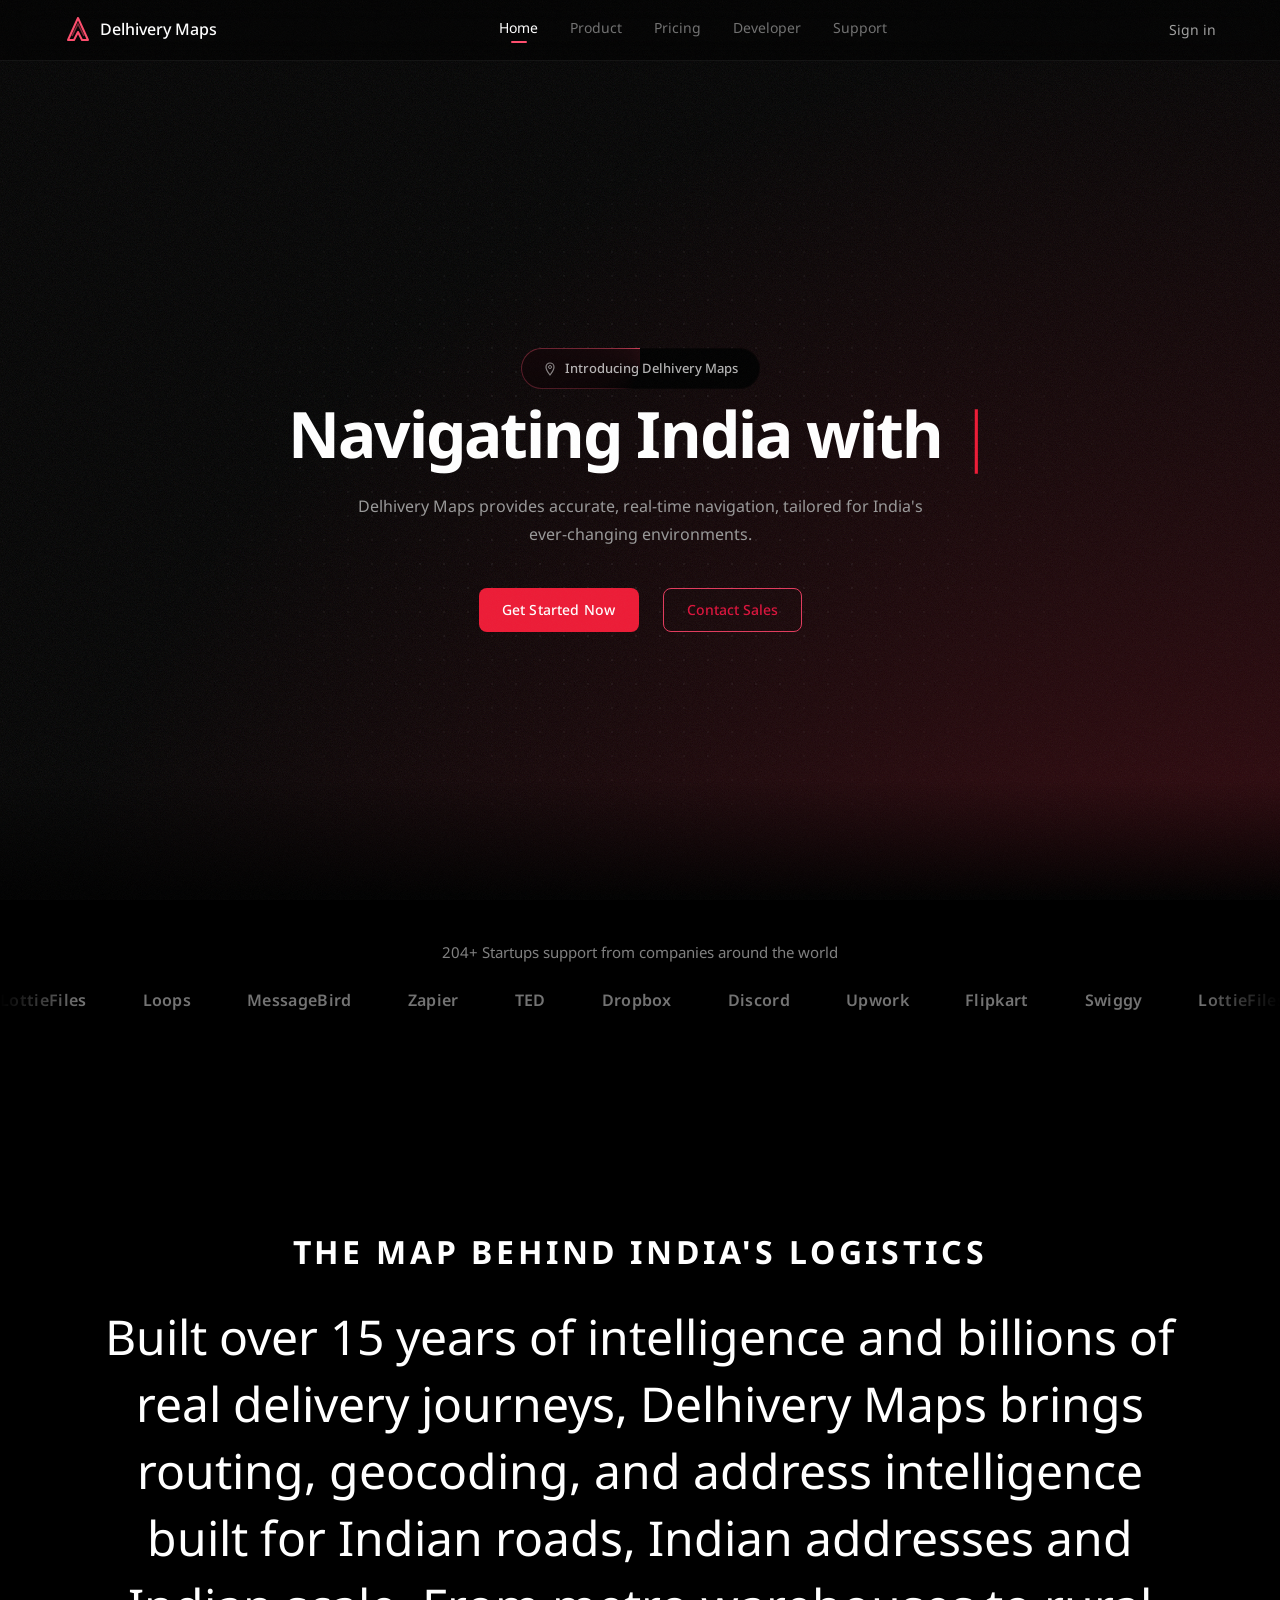
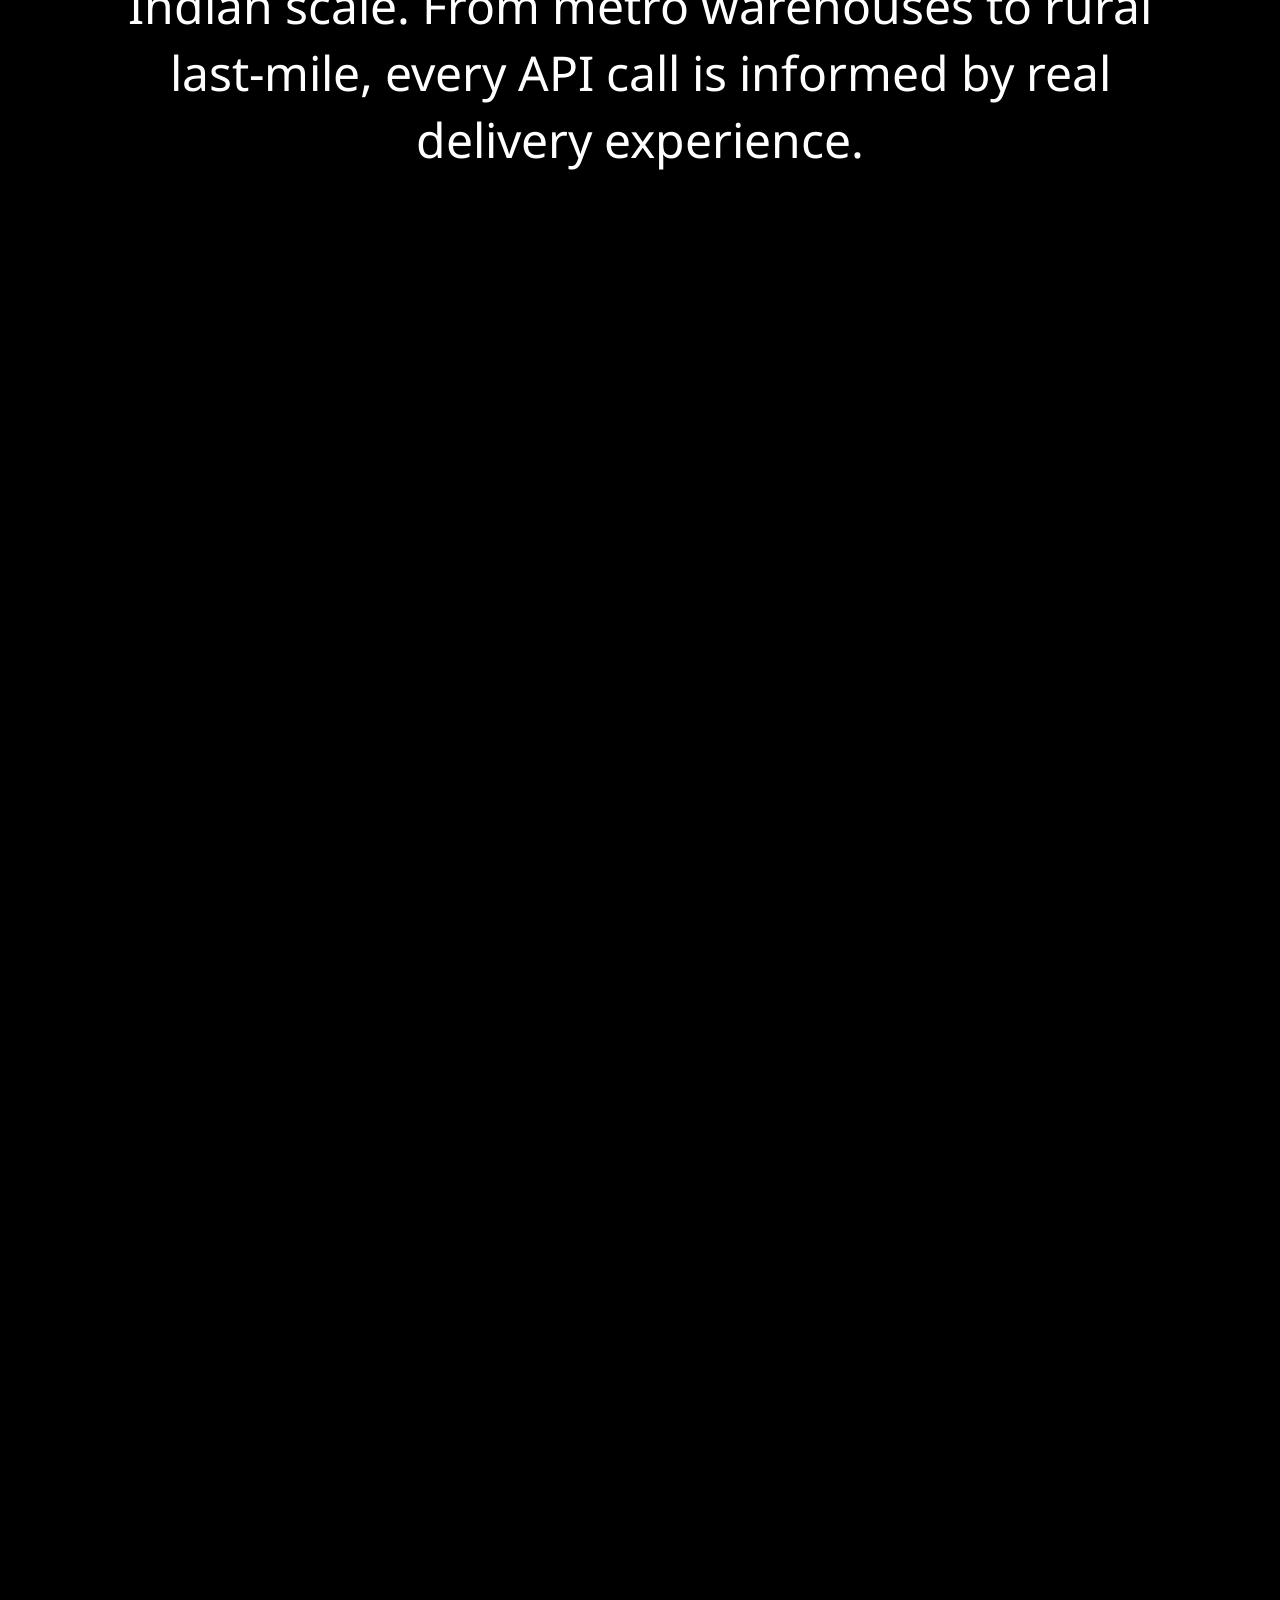
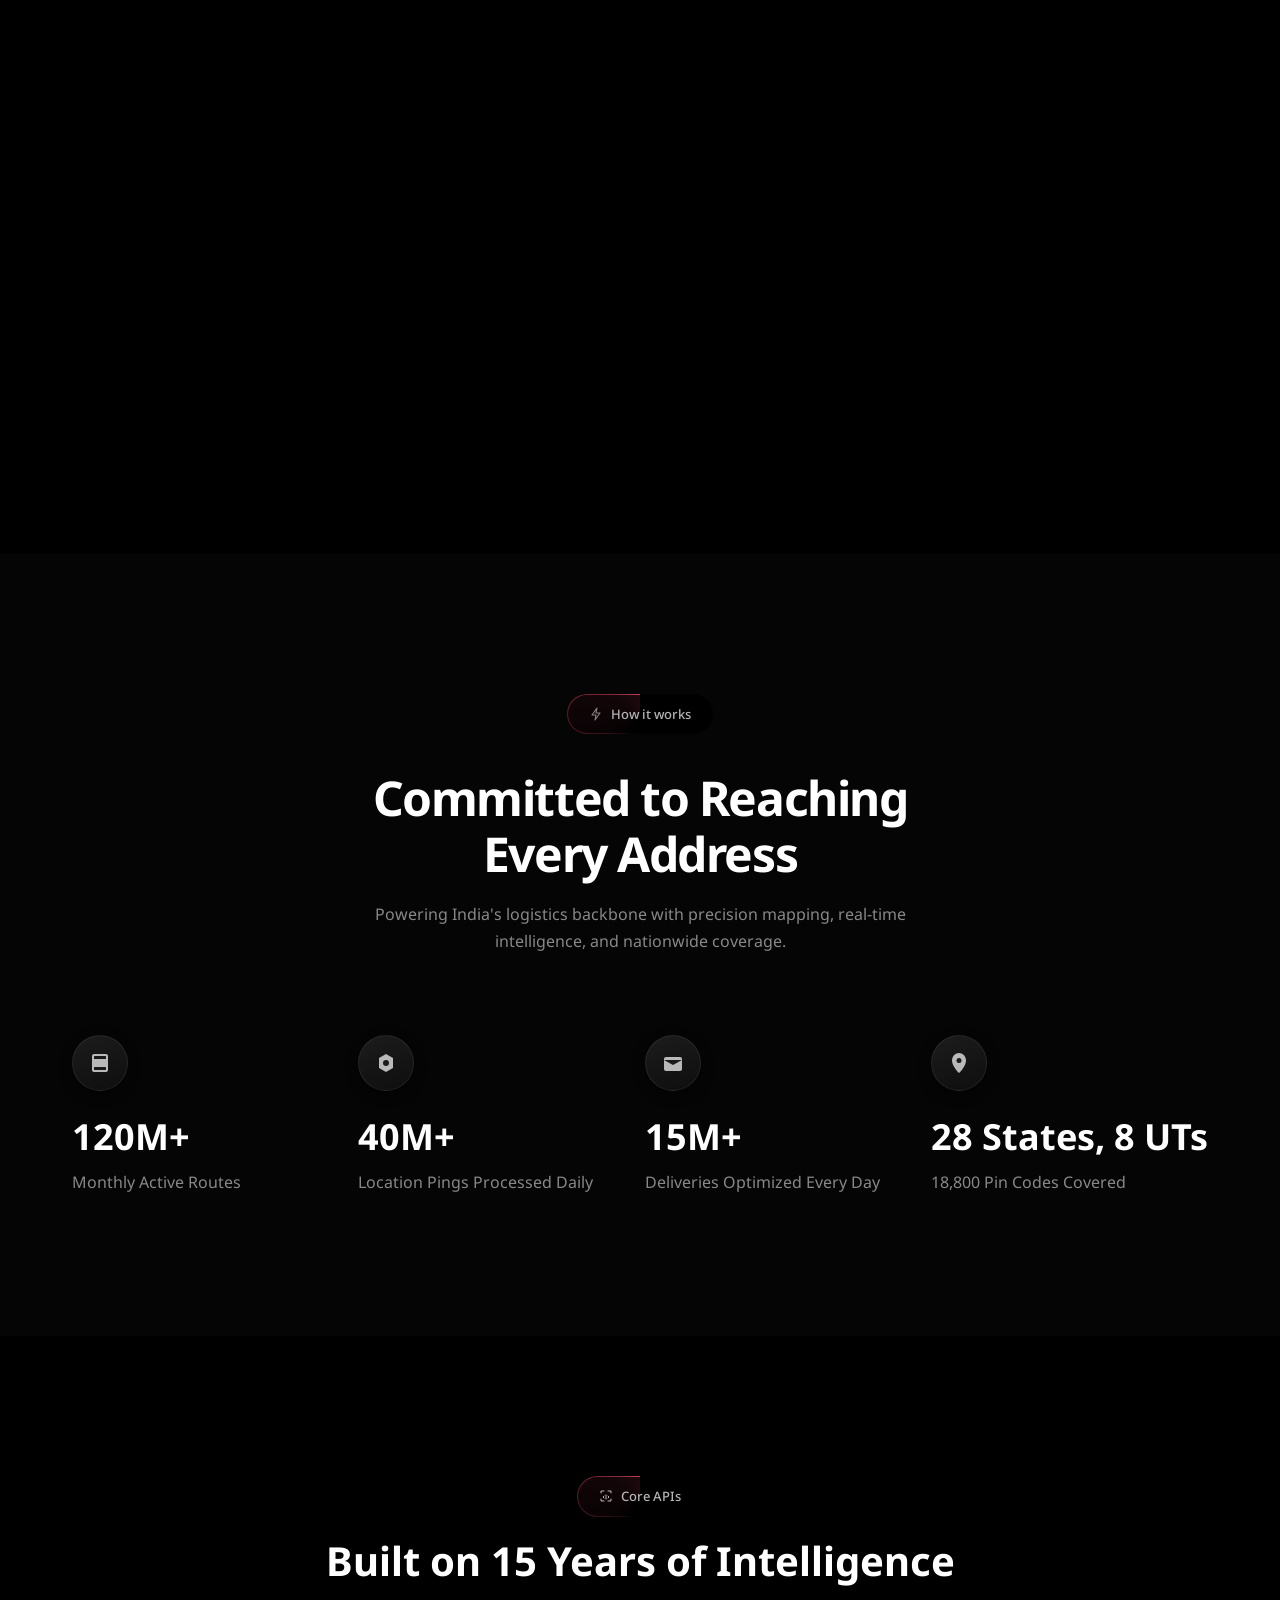
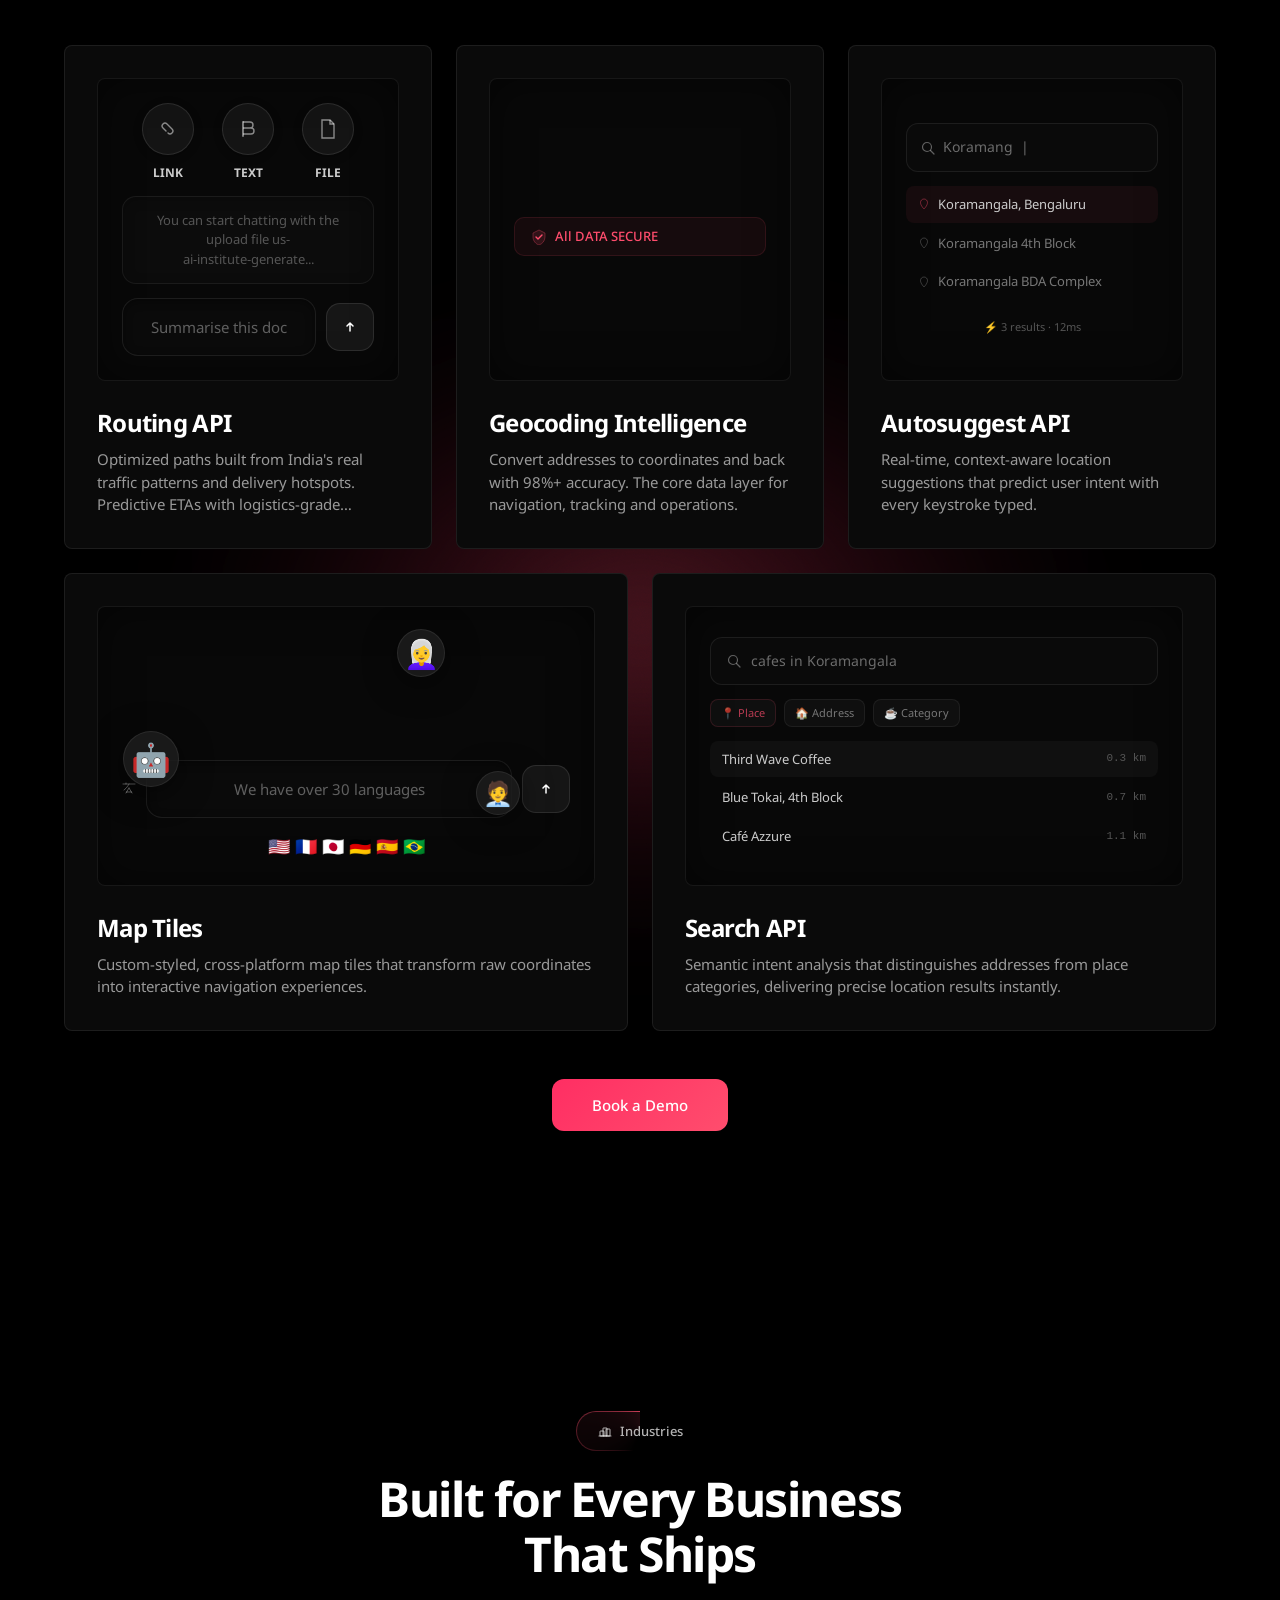
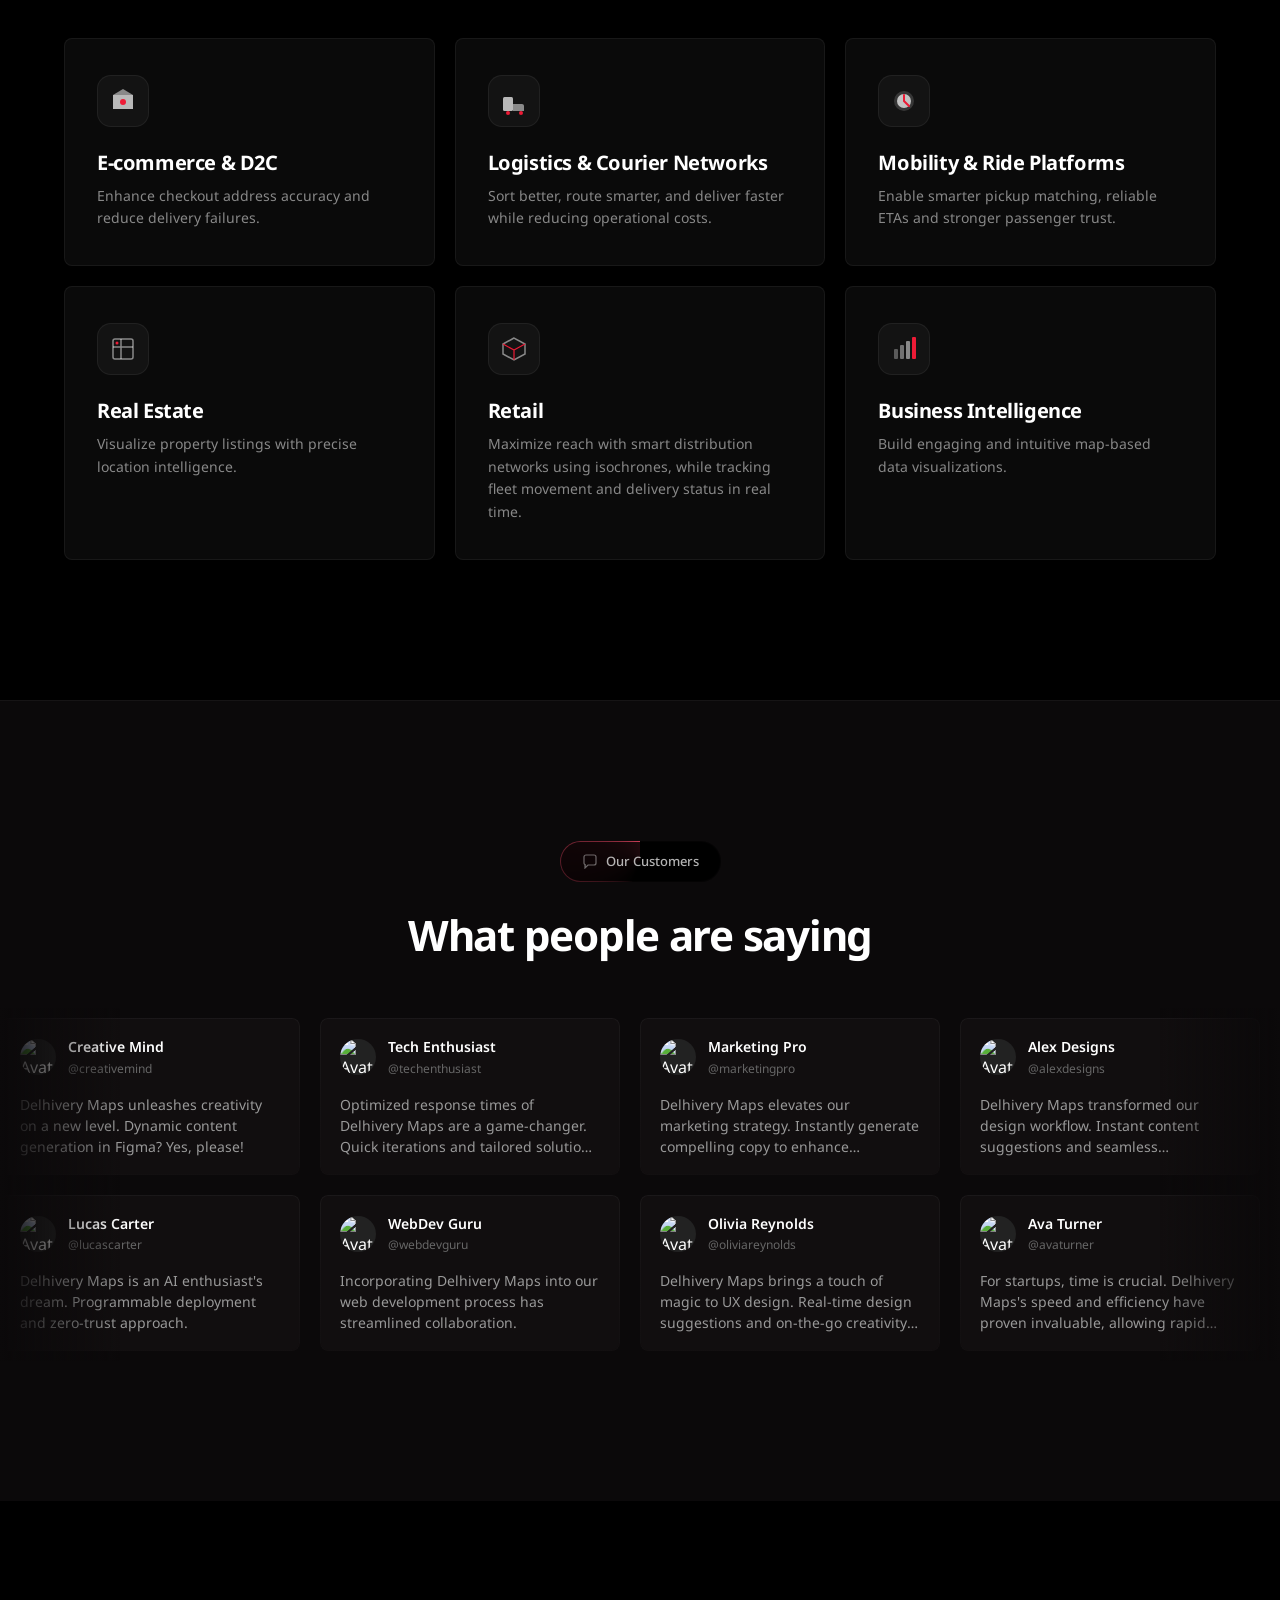
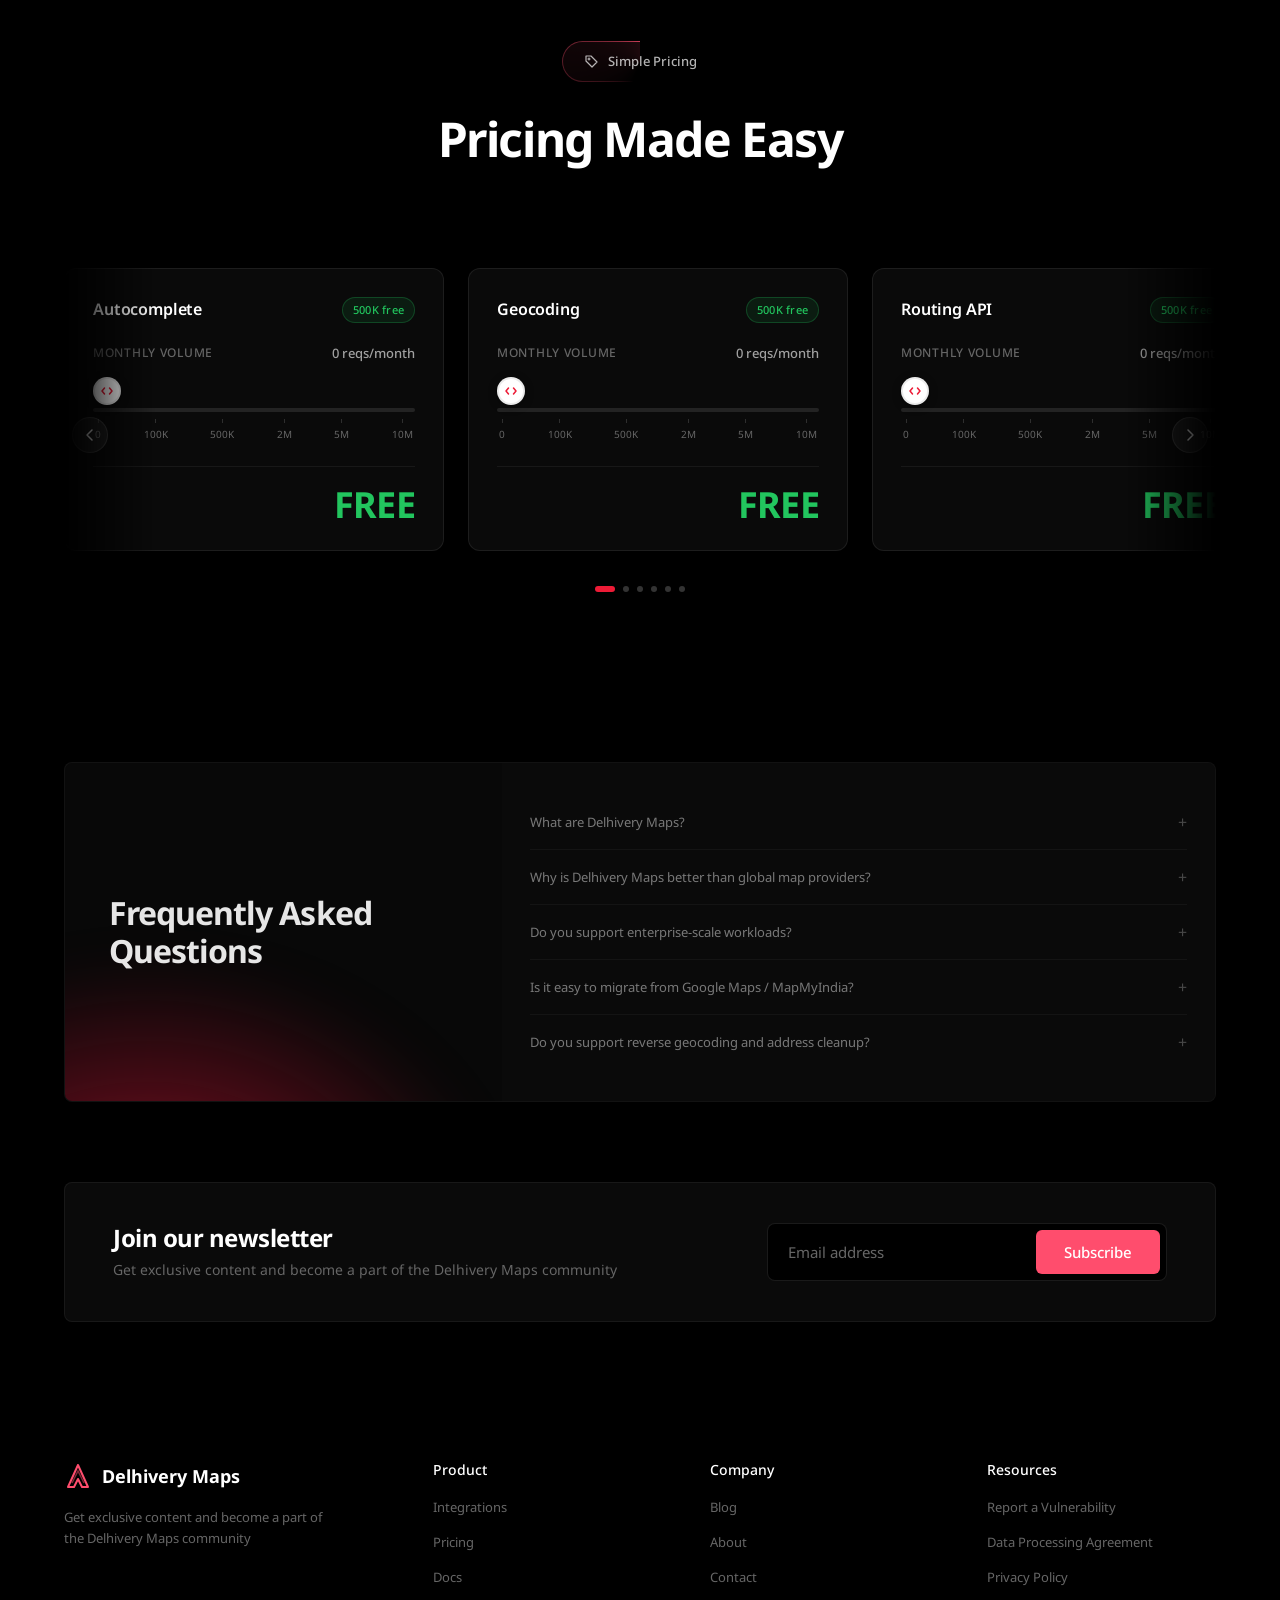
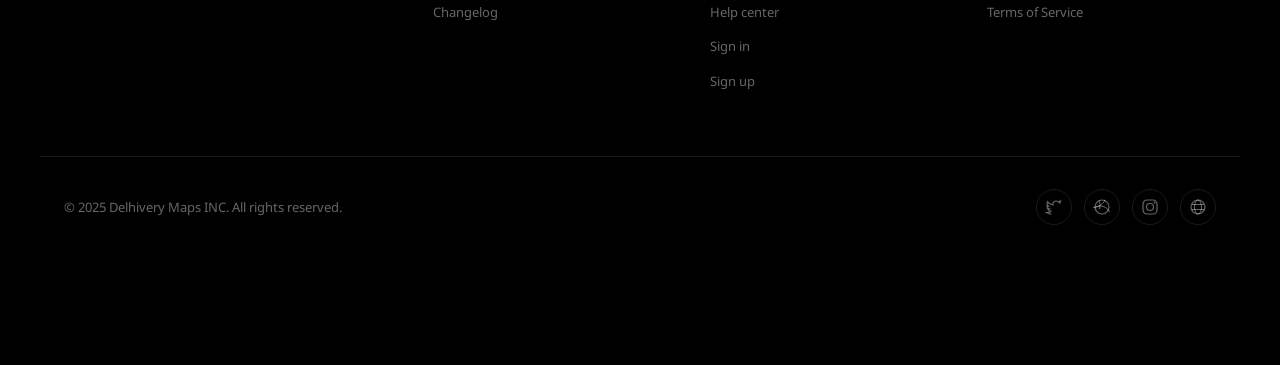
==== index.html @ 5f80bbed "first push" ====
<!DOCTYPE html>
<html lang="en">
<head>
  <meta charset="UTF-8">
  <meta name="viewport" content="width=device-width, initial-scale=1.0">
  <title>Delhivery Maps</title>

  <!-- Google Fonts: Preconnect -->
  <link rel="preconnect" href="https://fonts.googleapis.com">
  <link rel="preconnect" href="https://fonts.gstatic.com" crossorigin>

  <!-- Google Fonts: Space Grotesk (600, 700) & Noto Sans (400, 500) -->
  <link href="https://fonts.googleapis.com/css2?family=Space+Grotesk:wght@600;700&family=Noto+Sans:wght@400;500&display=swap" rel="stylesheet">

  <!-- Stylesheet -->
  <link rel="stylesheet" href="css/styles.css?v=18">

  <noscript>
    <style>
      .reveal {
        opacity: 1 !important;
        transform: none !important;
      }
      .bento__grid .bento__card {
        opacity: 1 !important;
      }
    </style>
  </noscript>
</head>
<body>

  <!-- Custom location cursor -->
  <div class="cursor-pin" aria-hidden="true">
    <svg width="32" height="32" viewBox="0 0 32 32" fill="none">
      <circle cx="16" cy="16" r="10" stroke="#ED1B36" stroke-width="3" fill="none"/>
      <circle cx="16" cy="16" r="4" fill="#ED1B36"/>
      <line x1="16" y1="0" x2="16" y2="6" stroke="#ED1B36" stroke-width="3" stroke-linecap="round"/>
      <line x1="16" y1="26" x2="16" y2="32" stroke="#ED1B36" stroke-width="3" stroke-linecap="round"/>
      <line x1="0" y1="16" x2="6" y2="16" stroke="#ED1B36" stroke-width="3" stroke-linecap="round"/>
      <line x1="26" y1="16" x2="32" y2="16" stroke="#ED1B36" stroke-width="3" stroke-linecap="round"/>
    </svg>
  </div>

  <a href="#features" class="skip-link">Skip to content</a>

  <header class="header">
    <div class="container header__inner">
      <a href="#" class="header__logo">
        <svg width="28" height="28" viewBox="0 0 28 28" fill="none" aria-hidden="true">
          <path d="M14 2L4 24H10L14 16L18 24H24L14 2Z" stroke="url(#logo-grad)" stroke-width="2" fill="none" stroke-linejoin="round"/>
          <path d="M8 20L14 8L20 20" stroke="url(#logo-grad)" stroke-width="1.5" fill="none" opacity="0.5"/>
          <defs><linearGradient id="logo-grad" x1="4" y1="2" x2="24" y2="24"><stop stop-color="#FF4D6D"/><stop offset="1" stop-color="#FF4D6D"/></linearGradient></defs>
        </svg>
        Delhivery Maps
      </a>
      <nav class="header__nav" aria-label="Main navigation">
        <a href="#" class="header__nav-link header__nav-link--active">Home</a>
        <a href="#showcase" class="header__nav-link">Product</a>
        <a href="#pricing" class="header__nav-link">Pricing</a>
        <a href="developer.html" class="header__nav-link">Developer</a>
        <a href="support.html" class="header__nav-link">Support</a>
      </nav>
      <a href="#" class="header__signin">Sign in</a>
    </div>
  </header>

  <section id="hero" class="hero">
    <div class="hero__bg">
      <div class="hero__mesh"></div>
      <div class="hero__dots"></div>
    </div>
    <div class="container hero__content">
      <div class="hero__badge">
        <svg width="14" height="14" viewBox="0 0 14 14" fill="none" aria-hidden="true">
          <path d="M7 1C4.8 1 3 2.8 3 5C3 8 7 13 7 13S11 8 11 5C11 2.8 9.2 1 7 1Z" stroke="rgba(255,255,255,0.5)" stroke-width="1.2" fill="none"/>
          <circle cx="7" cy="5" r="1.5" stroke="rgba(255,255,255,0.5)" stroke-width="1" fill="none"/>
        </svg>
        <span>Introducing Delhivery Maps</span>
      </div>
      <h1 class="hero__headline">
        Navigating India with <span class="gradient-text" id="typewriterTarget"></span><span class="typewriter-cursor">|</span>
      </h1>
      <p class="hero__subheadline">Delhivery Maps provides accurate, real-time navigation, tailored for India's ever-changing environments.</p>
      <div class="hero__ctas">
        <a href="developer.html" class="btn hero__get-started shimmer-btn">
          <span class="shimmer-btn__text">Get Started Now</span>
          <span class="shimmer-btn__shine" aria-hidden="true"></span>
        </a>
        <a href="mailto:sales@delhiverymaps.com" class="btn hero__contact-sales">
          Contact Sales
        </a>
      </div>
    </div>
  </section>

  <!-- Trusted By Marquee -->
  <div class="trusted">
    <p class="trusted__text">204+ Startups support from companies around the world</p>
    <div class="trusted__marquee">
      <div class="trusted__track">
        <span class="trusted__logo">LottieFiles</span>
        <span class="trusted__logo">Loops</span>
        <span class="trusted__logo">MessageBird</span>
        <span class="trusted__logo">Zapier</span>
        <span class="trusted__logo">TED</span>
        <span class="trusted__logo">Dropbox</span>
        <span class="trusted__logo">Discord</span>
        <span class="trusted__logo">Upwork</span>
        <span class="trusted__logo">Flipkart</span>
        <span class="trusted__logo">Swiggy</span>
        <!-- Duplicate for seamless loop -->
        <span class="trusted__logo">LottieFiles</span>
        <span class="trusted__logo">Loops</span>
        <span class="trusted__logo">MessageBird</span>
        <span class="trusted__logo">Zapier</span>
        <span class="trusted__logo">TED</span>
        <span class="trusted__logo">Dropbox</span>
        <span class="trusted__logo">Discord</span>
        <span class="trusted__logo">Upwork</span>
        <span class="trusted__logo">Flipkart</span>
        <span class="trusted__logo">Swiggy</span>
      </div>
    </div>
  </div>

  <!-- Tagline Section -->
  <section class="tagline">
    <div class="tagline__sticky-wrap">
      <div class="tagline__sticky">
        <div class="container">
          <h2 class="tagline__heading">The Map Behind India's Logistics</h2>
          <p class="tagline__body" id="scrollRevealText">Built over 15 years of intelligence and billions of real delivery journeys, Delhivery Maps brings routing, geocoding, and address intelligence built for Indian roads, Indian addresses and Indian scale. From metro warehouses to rural last-mile, every API call is informed by real delivery experience.</p>
        </div>
      </div>
    </div>
  </section>

  <!-- Committed Section -->
  <section id="committed" class="committed">
    <div class="committed__bg">
      <div class="committed__red-texture"></div>
      <div class="committed__arc"></div>
      <div class="committed__particles"></div>
      <span class="committed__sparkle committed__sparkle--1">✦</span>
      <span class="committed__sparkle committed__sparkle--2">✦</span>
      <span class="committed__sparkle committed__sparkle--3">+</span>
      <span class="committed__sparkle committed__sparkle--4">+</span>
      <span class="committed__sparkle committed__sparkle--5">✦</span>
      <span class="committed__sparkle committed__sparkle--6">✦</span>
      <span class="committed__sparkle committed__sparkle--7">+</span>
      <span class="committed__sparkle committed__sparkle--8">✦</span>
      <span class="committed__sparkle committed__sparkle--9">+</span>
      <span class="committed__sparkle committed__sparkle--10">✦</span>
    </div>
    <div class="container committed__content">
      <div class="committed__badge">
        <svg width="14" height="14" viewBox="0 0 14 14" fill="none" aria-hidden="true">
          <path d="M8 1L3 8H7L6 13L11 6H7L8 1Z" stroke="rgba(255,255,255,0.5)" stroke-width="1.1" stroke-linejoin="round" fill="none"/>
        </svg>
        <span>How it works</span>
      </div>
      <h2 class="committed__headline">Committed to Reaching<br>Every Address</h2>
      <p class="committed__subtext">Powering India's logistics backbone with precision mapping, real-time intelligence, and nationwide coverage.</p>
      <div class="committed__stats">
        <article class="committed__stat">
          <div class="committed__stat-icon">
            <svg width="22" height="22" viewBox="0 0 22 22" fill="none" aria-hidden="true">
              <rect x="3" y="2" width="16" height="18" rx="2" fill="rgba(255,255,255,0.7)"/>
              <rect x="5" y="4" width="12" height="3" rx="0.5" fill="#1a1a1a"/>
              <rect x="5" y="15" width="12" height="3" rx="0.5" fill="#1a1a1a"/>
            </svg>
          </div>
          <h3 class="committed__stat-number" data-odometer="120" data-suffix="M+">120M+</h3>
          <p class="committed__stat-label">Monthly Active Routes</p>
        </article>
        <article class="committed__stat">
          <div class="committed__stat-icon">
            <svg width="22" height="22" viewBox="0 0 22 22" fill="none" aria-hidden="true">
              <path d="M11 2L4 6V16L11 20L18 16V6L11 2Z" fill="rgba(255,255,255,0.7)"/>
              <circle cx="11" cy="11" r="3" fill="#1a1a1a"/>
            </svg>
          </div>
          <h3 class="committed__stat-number" data-odometer="40" data-suffix="M+">40M+</h3>
          <p class="committed__stat-label">Location Pings Processed Daily</p>
        </article>
        <article class="committed__stat">
          <div class="committed__stat-icon">
            <svg width="22" height="22" viewBox="0 0 22 22" fill="none" aria-hidden="true">
              <rect x="2" y="5" width="18" height="14" rx="2" fill="rgba(255,255,255,0.7)"/>
              <path d="M2 8L11 13L20 8" fill="#1a1a1a"/>
            </svg>
          </div>
          <h3 class="committed__stat-number" data-odometer="15" data-suffix="M+">15M+</h3>
          <p class="committed__stat-label">Deliveries Optimized Every Day</p>
        </article>
        <article class="committed__stat">
          <div class="committed__stat-icon">
            <svg width="22" height="22" viewBox="0 0 22 22" fill="none" aria-hidden="true">
              <path d="M11 1C7.5 1 4 4 4 8.5C4 14.5 11 21 11 21C11 21 18 14.5 18 8.5C18 4 14.5 1 11 1Z" fill="rgba(255,255,255,0.7)"/>
              <circle cx="11" cy="8.5" r="2.5" fill="#1a1a1a"/>
            </svg>
          </div>
          <h3 class="committed__stat-number">28 States, 8 UTs</h3>
          <p class="committed__stat-label">18,800 Pin Codes Covered</p>
        </article>
      </div>
    </div>
  </section>

  <!-- Showcase Bento Grid -->
  <section id="showcase" class="showcase">
    <div class="container">
      <div class="section-badge"><svg width="14" height="14" viewBox="0 0 14 14" fill="none" aria-hidden="true"><polyline points="2,4 2,2 5,2" stroke="rgba(255,255,255,0.7)" stroke-width="1" stroke-linecap="round" stroke-linejoin="round"/><polyline points="9,2 12,2 12,4" stroke="rgba(255,255,255,0.7)" stroke-width="1" stroke-linecap="round" stroke-linejoin="round"/><polyline points="12,10 12,12 9,12" stroke="rgba(255,255,255,0.7)" stroke-width="1" stroke-linecap="round" stroke-linejoin="round"/><polyline points="5,12 2,12 2,10" stroke="rgba(255,255,255,0.7)" stroke-width="1" stroke-linecap="round" stroke-linejoin="round"/><path d="M5 7L4 8L5 9M9 7L10 8L9 9M7 6L7 10" stroke="rgba(255,255,255,0.7)" stroke-width="1" stroke-linecap="round" stroke-linejoin="round"/></svg><span>Core APIs</span></div>
      <h2 class="section-title">Built on 15 Years of Intelligence</h2>
      <div class="showcase__grid">
        <!-- Card 1: Routing API -->
        <div class="sc-card sc-card--4col">
          <div class="sc-card__mock">
            <div class="sc-card__icons">
              <div class="sc-card__icon-item"><div class="sc-card__icon-circle"><svg width="20" height="20" viewBox="0 0 20 20" fill="none"><path d="M8 12L5 9C3.9 7.9 3.9 6.1 5 5C6.1 3.9 7.9 3.9 9 5L14 10C15.1 11.1 15.1 12.9 14 14C12.9 15.1 11.1 15.1 10 14" stroke="rgba(255,255,255,0.5)" stroke-width="1.4" stroke-linecap="round" fill="none"/></svg></div><span>Link</span></div>
              <div class="sc-card__icon-item"><div class="sc-card__icon-circle"><svg width="20" height="20" viewBox="0 0 20 20" fill="none"><path d="M5 3V17" stroke="rgba(255,255,255,0.5)" stroke-width="1.8" stroke-linecap="round"/><path d="M5 3H12C13.7 3 15 4.3 15 6C15 7.7 13.7 9 12 9H5M5 9H13C14.7 9 16 10.3 16 12C16 13.7 14.7 15 13 15H5" stroke="rgba(255,255,255,0.5)" stroke-width="1.4" fill="none"/></svg></div><span>Text</span></div>
              <div class="sc-card__icon-item"><div class="sc-card__icon-circle"><svg width="20" height="20" viewBox="0 0 20 20" fill="none"><path d="M4 1H12L16 5V19H4V1Z" stroke="rgba(255,255,255,0.5)" stroke-width="1.4" fill="none"/><path d="M12 1V5H16" stroke="rgba(255,255,255,0.5)" stroke-width="1.4" fill="none"/></svg></div><span>File</span></div>
            </div>
            <div class="sc-card__hint">You can start chatting with the upload file us-<br>ai-institute-generate...</div>
            <div class="sc-card__input-row">
              <div class="sc-card__input-pill">Summarise this doc</div>
              <button class="sc-card__send-btn" type="button" aria-label="Send"><svg width="14" height="14" viewBox="0 0 14 14" fill="none"><path d="M7 11V3M7 3L4 6M7 3L10 6" stroke="#fff" stroke-width="1.5" stroke-linecap="round" stroke-linejoin="round"/></svg></button>
            </div>
          </div>
          <h3 class="sc-card__title">Routing API</h3>
          <p class="sc-card__desc">Optimized paths built from India's real traffic patterns and delivery hotspots. Predictive ETAs with logistics-grade precision.</p>
        </div>
        <!-- Card 2: Geocoding & Address Intelligence -->
        <div class="sc-card sc-card--4col">
          <div class="sc-card__mock">
            <div class="sc-priv__bars"><div class="sc-priv__bar" style="width:55%"></div><div class="sc-priv__bar" style="width:80%"></div><div class="sc-priv__bar" style="width:40%"></div><div class="sc-priv__bar" style="width:65%"></div></div>
            <div class="sc-priv__badge"><svg width="16" height="16" viewBox="0 0 16 16" fill="none"><path d="M8 1L2 4V8C2 12 4.9 15 8 16C11.1 15 14 12 14 8V4L8 1Z" fill="rgba(255,77,109,0.12)" stroke="rgba(255,77,109,0.4)" stroke-width="0.8"/><polyline points="5,8 7,10 11,6" stroke="#FF4D6D" stroke-width="1.4" fill="none" stroke-linecap="round" stroke-linejoin="round"/></svg><span>All DATA SECURE</span></div>
          </div>
          <h3 class="sc-card__title">Geocoding Intelligence</h3>
          <p class="sc-card__desc">Convert addresses to coordinates and back with 98%+ accuracy. The core data layer for navigation, tracking and operations.</p>
        </div>
        <!-- Card 3: Autosuggest API -->
        <div class="sc-card sc-card--4col">
          <div class="sc-card__mock">
            <div class="sc-suggest__search">
              <svg width="14" height="14" viewBox="0 0 14 14" fill="none"><circle cx="6" cy="6" r="4.5" stroke="rgba(255,255,255,0.35)" stroke-width="1.2"/><path d="M9.5 9.5L13 13" stroke="rgba(255,255,255,0.35)" stroke-width="1.2" stroke-linecap="round"/></svg>
              <span>Koramang</span><span class="sc-suggest__cursor">|</span>
            </div>
            <div class="sc-suggest__results">
              <div class="sc-suggest__item sc-suggest__item--active"><svg width="12" height="12" viewBox="0 0 12 12" fill="none"><path d="M6 1C4 1 2.5 2.5 2.5 4.5C2.5 7.5 6 11 6 11S9.5 7.5 9.5 4.5C9.5 2.5 8 1 6 1Z" stroke="rgba(255,77,109,0.5)" stroke-width="0.8" fill="none"/></svg><span>Koramangala, Bengaluru</span></div>
              <div class="sc-suggest__item"><svg width="12" height="12" viewBox="0 0 12 12" fill="none"><path d="M6 1C4 1 2.5 2.5 2.5 4.5C2.5 7.5 6 11 6 11S9.5 7.5 9.5 4.5C9.5 2.5 8 1 6 1Z" stroke="rgba(255,255,255,0.25)" stroke-width="0.8" fill="none"/></svg><span>Koramangala 4th Block</span></div>
              <div class="sc-suggest__item"><svg width="12" height="12" viewBox="0 0 12 12" fill="none"><path d="M6 1C4 1 2.5 2.5 2.5 4.5C2.5 7.5 6 11 6 11S9.5 7.5 9.5 4.5C9.5 2.5 8 1 6 1Z" stroke="rgba(255,255,255,0.25)" stroke-width="0.8" fill="none"/></svg><span>Koramangala BDA Complex</span></div>
            </div>
            <div class="sc-suggest__meta">⚡ 3 results · 12ms</div>
          </div>
          <h3 class="sc-card__title">Autosuggest API</h3>
          <p class="sc-card__desc">Real-time, context-aware location suggestions that predict user intent with every keystroke typed.</p>
        </div>
        <!-- Card 4: Map Tiles (wide) -->
        <div class="sc-card sc-card--6col">
          <div class="sc-card__mock sc-lang__mock">
            <div class="sc-lang__avatars"><span class="sc-lang__av sc-lang__av--a">👩‍🦳</span><span class="sc-lang__av sc-lang__av--b">🤖</span><span class="sc-lang__av sc-lang__av--c">🧑‍💼</span></div>
            <div class="sc-card__input-row"><div class="sc-lang__icon"><svg width="14" height="14" viewBox="0 0 14 14" fill="none"><path d="M1 2H13M4 2V1M7 2C7 2 5 6 2 8M10 11L7 6M7 6L4 11M4.5 10H9.5" stroke="rgba(255,255,255,0.35)" stroke-width="1" stroke-linecap="round" stroke-linejoin="round"/></svg></div><div class="sc-card__input-pill">We have over 30 languages</div><button class="sc-card__send-btn" type="button" aria-label="Send"><svg width="14" height="14" viewBox="0 0 14 14" fill="none"><path d="M7 11V3M7 3L4 6M7 3L10 6" stroke="#fff" stroke-width="1.5" stroke-linecap="round" stroke-linejoin="round"/></svg></button></div>
            <div class="sc-lang__flags">🇺🇸 🇫🇷 🇯🇵 🇩🇪 🇪🇸 🇧🇷</div>
          </div>
          <h3 class="sc-card__title">Map Tiles</h3>
          <p class="sc-card__desc">Custom-styled, cross-platform map tiles that transform raw coordinates into interactive navigation experiences.</p>
        </div>
        <!-- Card 5: Search API (wide) -->
        <div class="sc-card sc-card--6col">
          <div class="sc-card__mock sc-search__mock">
            <div class="sc-search__bar">
              <svg width="14" height="14" viewBox="0 0 14 14" fill="none"><circle cx="6" cy="6" r="4.5" stroke="rgba(255,255,255,0.35)" stroke-width="1.2"/><path d="M9.5 9.5L13 13" stroke="rgba(255,255,255,0.35)" stroke-width="1.2" stroke-linecap="round"/></svg>
              <span>cafes in Koramangala</span>
            </div>
            <div class="sc-search__tags">
              <span class="sc-search__tag sc-search__tag--place">📍 Place</span>
              <span class="sc-search__tag sc-search__tag--addr">🏠 Address</span>
              <span class="sc-search__tag sc-search__tag--cat">☕ Category</span>
            </div>
            <div class="sc-search__results">
              <div class="sc-search__result"><span class="sc-search__name">Third Wave Coffee</span><span class="sc-search__dist">0.3 km</span></div>
              <div class="sc-search__result"><span class="sc-search__name">Blue Tokai, 4th Block</span><span class="sc-search__dist">0.7 km</span></div>
              <div class="sc-search__result"><span class="sc-search__name">Café Azzure</span><span class="sc-search__dist">1.1 km</span></div>
            </div>
          </div>
          <h3 class="sc-card__title">Search API</h3>
          <p class="sc-card__desc">Semantic intent analysis that distinguishes addresses from place categories, delivering precise location results instantly.</p>
        </div>
      </div>
      <div class="showcase__cta-row">
        <a href="mailto:sales@delhiverymaps.com" class="btn btn--accent showcase__demo-btn">Book a Demo</a>
      </div>
    </div>
  </section>

  <!-- Industries Section -->
  <section id="industries" class="industries">
    <div class="container">
      <div class="section-badge"><svg width="14" height="14" viewBox="0 0 14 14" fill="none" aria-hidden="true"><rect x="2" y="7" width="4" height="5" rx="0.5" stroke="rgba(255,255,255,0.7)" stroke-width="1" fill="none"/><rect x="5" y="4" width="4" height="8" rx="0.5" stroke="rgba(255,255,255,0.7)" stroke-width="1" fill="none"/><rect x="8" y="5" width="4" height="7" rx="0.5" stroke="rgba(255,255,255,0.7)" stroke-width="1" fill="none"/><line x1="1" y1="12" x2="13" y2="12" stroke="rgba(255,255,255,0.7)" stroke-width="1" stroke-linecap="round"/></svg><span>Industries</span></div>
      <h2 class="industries__title">Built for Every Business<br>That Ships</h2>
      <div class="industries__grid">
        <article class="industries__card">
              <div class="industries__card-icon"><svg width="28" height="28" viewBox="0 0 28 28" fill="none" aria-hidden="true"><path d="M4 8H24V22H4V8Z" fill="rgba(255,255,255,0.7)"/><path d="M4 8L14 2L24 8" fill="rgba(255,255,255,0.5)"/><circle cx="14" cy="15" r="3" fill="#ED1B36"/></svg></div>
              <h3 class="industries__card-title">E-commerce & D2C</h3>
              <p class="industries__card-desc">Enhance checkout address accuracy and reduce delivery failures.</p>

        </article>
        <article class="industries__card">
              <div class="industries__card-icon"><svg width="28" height="28" viewBox="0 0 28 28" fill="none" aria-hidden="true"><rect x="3" y="10" width="10" height="14" rx="1.5" fill="rgba(255,255,255,0.7)"/><path d="M13 17H22C23.1 17 24 17.9 24 19V24H13V17Z" fill="rgba(255,255,255,0.5)"/><circle cx="8" cy="26" r="2" fill="#ED1B36"/><circle cx="21" cy="26" r="2" fill="#ED1B36"/></svg></div>
              <h3 class="industries__card-title">Logistics & Courier Networks</h3>
              <p class="industries__card-desc">Sort better, route smarter, and deliver faster while reducing operational costs.</p>

        </article>
        <article class="industries__card">
              <div class="industries__card-icon"><svg width="28" height="28" viewBox="0 0 28 28" fill="none" aria-hidden="true"><circle cx="14" cy="14" r="10" fill="rgba(255,255,255,0.15)"/><circle cx="14" cy="14" r="7" fill="rgba(255,255,255,0.7)"/><path d="M14 8V14L19 19" stroke="#ED1B36" stroke-width="2" stroke-linecap="round" fill="none"/></svg></div>
              <h3 class="industries__card-title">Mobility & Ride Platforms</h3>
              <p class="industries__card-desc">Enable smarter pickup matching, reliable ETAs and stronger passenger trust.</p>

        </article>
        <article class="industries__card">
              <div class="industries__card-icon"><svg width="28" height="28" viewBox="0 0 28 28" fill="none" aria-hidden="true"><rect x="4" y="4" width="20" height="20" rx="2" stroke="rgba(255,255,255,0.5)" stroke-width="1.5" fill="none"/><path d="M4 12H24M12 4V24" stroke="rgba(255,255,255,0.5)" stroke-width="1.5"/><circle cx="8" cy="8" r="1.5" fill="#ED1B36"/></svg></div>
              <h3 class="industries__card-title">Real Estate</h3>
              <p class="industries__card-desc">Visualize property listings with precise location intelligence.</p>

        </article>
        <article class="industries__card">
              <div class="industries__card-icon"><svg width="28" height="28" viewBox="0 0 28 28" fill="none" aria-hidden="true"><path d="M14 3L3 9V19L14 25L25 19V9L14 3Z" stroke="rgba(255,255,255,0.5)" stroke-width="1.5" fill="none"/><path d="M3 9L14 15M14 15L25 9M14 15V25" stroke="#ED1B36" stroke-width="1.2" fill="none"/></svg></div>
              <h3 class="industries__card-title">Retail</h3>
              <p class="industries__card-desc">Maximize reach with smart distribution networks using isochrones, while tracking fleet movement and delivery status in real time.</p>

        </article>
        <article class="industries__card">
              <div class="industries__card-icon"><svg width="28" height="28" viewBox="0 0 28 28" fill="none" aria-hidden="true"><rect x="4" y="14" width="4" height="10" rx="1" fill="rgba(255,255,255,0.3)"/><rect x="10" y="10" width="4" height="14" rx="1" fill="rgba(255,255,255,0.4)"/><rect x="16" y="6" width="4" height="18" rx="1" fill="rgba(255,255,255,0.5)"/><rect x="22" y="2" width="4" height="22" rx="1" fill="#ED1B36"/></svg></div>
              <h3 class="industries__card-title">Business Intelligence</h3>
              <p class="industries__card-desc">Build engaging and intuitive map-based data visualizations.</p>

        </article>
      </div>
    </div>
  </section>

  <!-- Testimonials -->
  <section id="testimonials" class="testi">
    <div class="container">
      <div class="testi__badge"><svg width="16" height="16" viewBox="0 0 16 16" fill="none" aria-hidden="true"><path d="M2 4C2 2.9 2.9 2 4 2H12C13.1 2 14 2.9 14 4V10C14 11.1 13.1 12 12 12H6L3 15V12H4C2.9 12 2 11.1 2 10V4Z" stroke="rgba(255,255,255,0.4)" stroke-width="1.2" fill="none"/></svg><span>Our Customers</span></div>
      <h2 class="testi__title">What people are saying</h2>
    </div>
    <div class="testi__row testi__row--1">
      <div class="testi__track">
        <div class="testi__card"><div class="testi__header"><div class="testi__avatar"><img src="https://i.pravatar.cc/72?img=1" alt="Avatar"></div><div class="testi__info"><span class="testi__name">Creative Mind</span><span class="testi__handle">@creativemind</span></div><svg class="testi__bird" width="16" height="16" viewBox="0 0 16 16" fill="none"><path d="M14 4.5C13.4 4.8 12.8 5 12.1 5.1C12.8 4.6 13.3 4 13.5 3.2C12.9 3.6 12.2 3.9 11.4 4.1C10.8 3.5 10 3.1 9.1 3.1C7.3 3.1 5.9 4.5 5.9 6.3C5.9 6.6 5.9 6.8 6 7.1C3.7 7 1.7 5.7 0.4 3.9C0.1 4.4 0 5 0 5.6C0 6.8 0.6 7.8 1.5 8.4C1 8.4 0.5 8.2 0.1 8V8C0.1 9.6 1.1 10.9 2.5 11.2C2.2 11.3 1.8 11.3 1.5 11.3C1.3 11.3 1 11.3 0.8 11.2C1.3 12.5 2.5 13.5 3.9 13.5C2.8 14.4 1.4 14.9 0 14.9H-0.3C1.2 15.8 2.7 16.3 4.4 16.3" stroke="rgba(255,255,255,0.3)" stroke-width="0.8" fill="none"/></svg></div><p class="testi__text">Delhivery Maps unleashes creativity on a new level. Dynamic content generation in Figma? Yes, please!</p></div>
        <div class="testi__card"><div class="testi__header"><div class="testi__avatar"><img src="https://i.pravatar.cc/72?img=3" alt="Avatar"></div><div class="testi__info"><span class="testi__name">Tech Enthusiast</span><span class="testi__handle">@techenthusiast</span></div><svg class="testi__bird" width="16" height="16" viewBox="0 0 16 16" fill="none"><path d="M14 4.5C13.4 4.8 12.8 5 12.1 5.1C12.8 4.6 13.3 4 13.5 3.2C12.9 3.6 12.2 3.9 11.4 4.1C10.8 3.5 10 3.1 9.1 3.1C7.3 3.1 5.9 4.5 5.9 6.3C5.9 6.6 5.9 6.8 6 7.1C3.7 7 1.7 5.7 0.4 3.9C0.1 4.4 0 5 0 5.6C0 6.8 0.6 7.8 1.5 8.4C1 8.4 0.5 8.2 0.1 8V8C0.1 9.6 1.1 10.9 2.5 11.2C2.2 11.3 1.8 11.3 1.5 11.3C1.3 11.3 1 11.3 0.8 11.2C1.3 12.5 2.5 13.5 3.9 13.5C2.8 14.4 1.4 14.9 0 14.9H-0.3C1.2 15.8 2.7 16.3 4.4 16.3" stroke="rgba(255,255,255,0.3)" stroke-width="0.8" fill="none"/></svg></div><p class="testi__text">Optimized response times of Delhivery Maps are a game-changer. Quick iterations and tailored solutions make it.</p></div>
        <div class="testi__card"><div class="testi__header"><div class="testi__avatar"><img src="https://i.pravatar.cc/72?img=5" alt="Avatar"></div><div class="testi__info"><span class="testi__name">Marketing Pro</span><span class="testi__handle">@marketingpro</span></div><svg class="testi__bird" width="16" height="16" viewBox="0 0 16 16" fill="none"><path d="M14 4.5C13.4 4.8 12.8 5 12.1 5.1C12.8 4.6 13.3 4 13.5 3.2C12.9 3.6 12.2 3.9 11.4 4.1C10.8 3.5 10 3.1 9.1 3.1C7.3 3.1 5.9 4.5 5.9 6.3C5.9 6.6 5.9 6.8 6 7.1C3.7 7 1.7 5.7 0.4 3.9C0.1 4.4 0 5 0 5.6C0 6.8 0.6 7.8 1.5 8.4C1 8.4 0.5 8.2 0.1 8V8C0.1 9.6 1.1 10.9 2.5 11.2C2.2 11.3 1.8 11.3 1.5 11.3C1.3 11.3 1 11.3 0.8 11.2C1.3 12.5 2.5 13.5 3.9 13.5C2.8 14.4 1.4 14.9 0 14.9H-0.3C1.2 15.8 2.7 16.3 4.4 16.3" stroke="rgba(255,255,255,0.3)" stroke-width="0.8" fill="none"/></svg></div><p class="testi__text">Delhivery Maps elevates our marketing strategy. Instantly generate compelling copy to enhance campaigns. Keeping us ahead of the curve.</p></div>
        <div class="testi__card"><div class="testi__header"><div class="testi__avatar"><img src="https://i.pravatar.cc/72?img=7" alt="Avatar"></div><div class="testi__info"><span class="testi__name">Alex Designs</span><span class="testi__handle">@alexdesigns</span></div><svg class="testi__bird" width="16" height="16" viewBox="0 0 16 16" fill="none"><path d="M14 4.5C13.4 4.8 12.8 5 12.1 5.1C12.8 4.6 13.3 4 13.5 3.2C12.9 3.6 12.2 3.9 11.4 4.1C10.8 3.5 10 3.1 9.1 3.1C7.3 3.1 5.9 4.5 5.9 6.3C5.9 6.6 5.9 6.8 6 7.1C3.7 7 1.7 5.7 0.4 3.9C0.1 4.4 0 5 0 5.6C0 6.8 0.6 7.8 1.5 8.4C1 8.4 0.5 8.2 0.1 8V8C0.1 9.6 1.1 10.9 2.5 11.2C2.2 11.3 1.8 11.3 1.5 11.3C1.3 11.3 1 11.3 0.8 11.2C1.3 12.5 2.5 13.5 3.9 13.5C2.8 14.4 1.4 14.9 0 14.9H-0.3C1.2 15.8 2.7 16.3 4.4 16.3" stroke="rgba(255,255,255,0.3)" stroke-width="0.8" fill="none"/></svg></div><p class="testi__text">Delhivery Maps transformed our design workflow. Instant content suggestions and seamless collaboration make it a must.</p></div>
        <div class="testi__card"><div class="testi__header"><div class="testi__avatar"><img src="https://i.pravatar.cc/72?img=8" alt="Avatar"></div><div class="testi__info"><span class="testi__name">Code Master</span><span class="testi__handle">@codemaster</span></div><svg class="testi__bird" width="16" height="16" viewBox="0 0 16 16" fill="none"><path d="M14 4.5C13.4 4.8 12.8 5 12.1 5.1C12.8 4.6 13.3 4 13.5 3.2C12.9 3.6 12.2 3.9 11.4 4.1C10.8 3.5 10 3.1 9.1 3.1C7.3 3.1 5.9 4.5 5.9 6.3C5.9 6.6 5.9 6.8 6 7.1C3.7 7 1.7 5.7 0.4 3.9C0.1 4.4 0 5 0 5.6C0 6.8 0.6 7.8 1.5 8.4C1 8.4 0.5 8.2 0.1 8V8C0.1 9.6 1.1 10.9 2.5 11.2C2.2 11.3 1.8 11.3 1.5 11.3C1.3 11.3 1 11.3 0.8 11.2C1.3 12.5 2.5 13.5 3.9 13.5C2.8 14.4 1.4 14.9 0 14.9H-0.3C1.2 15.8 2.7 16.3 4.4 16.3" stroke="rgba(255,255,255,0.3)" stroke-width="0.8" fill="none"/></svg></div><p class="testi__text">Effortlessly generating code snippets and seamless integration, time-saving at its finest.</p></div>
        <!-- Duplicate for seamless loop -->
        <div class="testi__card"><div class="testi__header"><div class="testi__avatar"><img src="https://i.pravatar.cc/72?img=1" alt="Avatar"></div><div class="testi__info"><span class="testi__name">Creative Mind</span><span class="testi__handle">@creativemind</span></div><svg class="testi__bird" width="16" height="16" viewBox="0 0 16 16" fill="none"><path d="M14 4.5C13.4 4.8 12.8 5 12.1 5.1C12.8 4.6 13.3 4 13.5 3.2" stroke="rgba(255,255,255,0.3)" stroke-width="0.8" fill="none"/></svg></div><p class="testi__text">Delhivery Maps unleashes creativity on a new level. Dynamic content generation in Figma? Yes, please!</p></div>
        <div class="testi__card"><div class="testi__header"><div class="testi__avatar"><img src="https://i.pravatar.cc/72?img=3" alt="Avatar"></div><div class="testi__info"><span class="testi__name">Tech Enthusiast</span><span class="testi__handle">@techenthusiast</span></div><svg class="testi__bird" width="16" height="16" viewBox="0 0 16 16" fill="none"><path d="M14 4.5C13.4 4.8 12.8 5 12.1 5.1C12.8 4.6 13.3 4 13.5 3.2" stroke="rgba(255,255,255,0.3)" stroke-width="0.8" fill="none"/></svg></div><p class="testi__text">Optimized response times of Delhivery Maps are a game-changer. Quick iterations and tailored solutions make it.</p></div>
        <div class="testi__card"><div class="testi__header"><div class="testi__avatar"><img src="https://i.pravatar.cc/72?img=5" alt="Avatar"></div><div class="testi__info"><span class="testi__name">Marketing Pro</span><span class="testi__handle">@marketingpro</span></div><svg class="testi__bird" width="16" height="16" viewBox="0 0 16 16" fill="none"><path d="M14 4.5C13.4 4.8 12.8 5 12.1 5.1C12.8 4.6 13.3 4 13.5 3.2" stroke="rgba(255,255,255,0.3)" stroke-width="0.8" fill="none"/></svg></div><p class="testi__text">Delhivery Maps elevates our marketing strategy. Instantly generate compelling copy to enhance campaigns. Keeping us ahead of the curve.</p></div>
        <div class="testi__card"><div class="testi__header"><div class="testi__avatar"><img src="https://i.pravatar.cc/72?img=7" alt="Avatar"></div><div class="testi__info"><span class="testi__name">Alex Designs</span><span class="testi__handle">@alexdesigns</span></div><svg class="testi__bird" width="16" height="16" viewBox="0 0 16 16" fill="none"><path d="M14 4.5C13.4 4.8 12.8 5 12.1 5.1C12.8 4.6 13.3 4 13.5 3.2" stroke="rgba(255,255,255,0.3)" stroke-width="0.8" fill="none"/></svg></div><p class="testi__text">Delhivery Maps transformed our design workflow. Instant content suggestions and seamless collaboration make it a must.</p></div>
        <div class="testi__card"><div class="testi__header"><div class="testi__avatar"><img src="https://i.pravatar.cc/72?img=8" alt="Avatar"></div><div class="testi__info"><span class="testi__name">Code Master</span><span class="testi__handle">@codemaster</span></div><svg class="testi__bird" width="16" height="16" viewBox="0 0 16 16" fill="none"><path d="M14 4.5C13.4 4.8 12.8 5 12.1 5.1C12.8 4.6 13.3 4 13.5 3.2" stroke="rgba(255,255,255,0.3)" stroke-width="0.8" fill="none"/></svg></div><p class="testi__text">Effortlessly generating code snippets and seamless integration, time-saving at its finest.</p></div>
      </div>
    </div>
    <div class="testi__row testi__row--2">
      <div class="testi__track testi__track--reverse">
        <div class="testi__card"><div class="testi__header"><div class="testi__avatar"><img src="https://i.pravatar.cc/72?img=11" alt="Avatar"></div><div class="testi__info"><span class="testi__name">Lucas Carter</span><span class="testi__handle">@lucascarter</span></div><svg class="testi__bird" width="16" height="16" viewBox="0 0 16 16" fill="none"><path d="M14 4.5C13.4 4.8 12.8 5 12.1 5.1C12.8 4.6 13.3 4 13.5 3.2" stroke="rgba(255,255,255,0.3)" stroke-width="0.8" fill="none"/></svg></div><p class="testi__text">Delhivery Maps is an AI enthusiast's dream. Programmable deployment and zero-trust approach.</p></div>
        <div class="testi__card"><div class="testi__header"><div class="testi__avatar"><img src="https://i.pravatar.cc/72?img=12" alt="Avatar"></div><div class="testi__info"><span class="testi__name">WebDev Guru</span><span class="testi__handle">@webdevguru</span></div><svg class="testi__bird" width="16" height="16" viewBox="0 0 16 16" fill="none"><path d="M14 4.5C13.4 4.8 12.8 5 12.1 5.1C12.8 4.6 13.3 4 13.5 3.2" stroke="rgba(255,255,255,0.3)" stroke-width="0.8" fill="none"/></svg></div><p class="testi__text">Incorporating Delhivery Maps into our web development process has streamlined collaboration.</p></div>
        <div class="testi__card"><div class="testi__header"><div class="testi__avatar"><img src="https://i.pravatar.cc/72?img=9" alt="Avatar"></div><div class="testi__info"><span class="testi__name">Olivia Reynolds</span><span class="testi__handle">@oliviareynolds</span></div><svg class="testi__bird" width="16" height="16" viewBox="0 0 16 16" fill="none"><path d="M14 4.5C13.4 4.8 12.8 5 12.1 5.1C12.8 4.6 13.3 4 13.5 3.2" stroke="rgba(255,255,255,0.3)" stroke-width="0.8" fill="none"/></svg></div><p class="testi__text">Delhivery Maps brings a touch of magic to UX design. Real-time design suggestions and on-the-go creativity? A design wizard in your toolkit.</p></div>
        <div class="testi__card"><div class="testi__header"><div class="testi__avatar"><img src="https://i.pravatar.cc/72?img=10" alt="Avatar"></div><div class="testi__info"><span class="testi__name">Ava Turner</span><span class="testi__handle">@avaturner</span></div><svg class="testi__bird" width="16" height="16" viewBox="0 0 16 16" fill="none"><path d="M14 4.5C13.4 4.8 12.8 5 12.1 5.1C12.8 4.6 13.3 4 13.5 3.2" stroke="rgba(255,255,255,0.3)" stroke-width="0.8" fill="none"/></svg></div><p class="testi__text">For startups, time is crucial. Delhivery Maps's speed and efficiency have proven invaluable, allowing rapid iteration and staying agile.</p></div>
        <!-- Duplicate for seamless loop -->
        <div class="testi__card"><div class="testi__header"><div class="testi__avatar"><img src="https://i.pravatar.cc/72?img=11" alt="Avatar"></div><div class="testi__info"><span class="testi__name">Lucas Carter</span><span class="testi__handle">@lucascarter</span></div><svg class="testi__bird" width="16" height="16" viewBox="0 0 16 16" fill="none"><path d="M14 4.5C13.4 4.8 12.8 5 12.1 5.1" stroke="rgba(255,255,255,0.3)" stroke-width="0.8" fill="none"/></svg></div><p class="testi__text">Delhivery Maps is an AI enthusiast's dream. Programmable deployment and zero-trust approach.</p></div>
        <div class="testi__card"><div class="testi__header"><div class="testi__avatar"><img src="https://i.pravatar.cc/72?img=12" alt="Avatar"></div><div class="testi__info"><span class="testi__name">WebDev Guru</span><span class="testi__handle">@webdevguru</span></div><svg class="testi__bird" width="16" height="16" viewBox="0 0 16 16" fill="none"><path d="M14 4.5C13.4 4.8 12.8 5 12.1 5.1" stroke="rgba(255,255,255,0.3)" stroke-width="0.8" fill="none"/></svg></div><p class="testi__text">Incorporating Delhivery Maps into our web development process has streamlined collaboration.</p></div>
        <div class="testi__card"><div class="testi__header"><div class="testi__avatar"><img src="https://i.pravatar.cc/72?img=9" alt="Avatar"></div><div class="testi__info"><span class="testi__name">Olivia Reynolds</span><span class="testi__handle">@oliviareynolds</span></div><svg class="testi__bird" width="16" height="16" viewBox="0 0 16 16" fill="none"><path d="M14 4.5C13.4 4.8 12.8 5 12.1 5.1" stroke="rgba(255,255,255,0.3)" stroke-width="0.8" fill="none"/></svg></div><p class="testi__text">Delhivery Maps brings a touch of magic to UX design. Real-time design suggestions and on-the-go creativity? A design wizard in your toolkit.</p></div>
        <div class="testi__card"><div class="testi__header"><div class="testi__avatar"><img src="https://i.pravatar.cc/72?img=10" alt="Avatar"></div><div class="testi__info"><span class="testi__name">Ava Turner</span><span class="testi__handle">@avaturner</span></div><svg class="testi__bird" width="16" height="16" viewBox="0 0 16 16" fill="none"><path d="M14 4.5C13.4 4.8 12.8 5 12.1 5.1" stroke="rgba(255,255,255,0.3)" stroke-width="0.8" fill="none"/></svg></div><p class="testi__text">For startups, time is crucial. Delhivery Maps's speed and efficiency have proven invaluable, allowing rapid iteration and staying agile.</p></div>
      </div>
    </div>
  </section>

  <section id="pricing" class="pricing">
    <div class="container">
      <div class="pricing__header">
        <div class="pricing__badge">
          <svg width="16" height="16" viewBox="0 0 16 16" fill="none" aria-hidden="true">
            <path d="M2 2H7L13 8L8 13L2 7V2Z" stroke="rgba(255,255,255,0.7)" stroke-width="1.2" stroke-linejoin="round" fill="none"/>
            <circle cx="5" cy="5" r="1" stroke="rgba(255,255,255,0.7)" stroke-width="1" fill="none"/>
          </svg>
          <span>Simple Pricing</span>
        </div>
        <h2 class="pricing__title">Pricing Made Easy</h2>
      </div>
      <!-- Draggable Carousel wrapper -->
      <div class="pricing-carousel" id="pricingCarousel">
        <button class="pricing-carousel__arrow pricing-carousel__arrow--prev" id="pricingPrev" aria-label="Previous">
          <svg width="16" height="16" viewBox="0 0 16 16" fill="none"><path d="M10 3L5 8L10 13" stroke="currentColor" stroke-width="1.5" stroke-linecap="round" stroke-linejoin="round"/></svg>
        </button>
        <button class="pricing-carousel__arrow pricing-carousel__arrow--next" id="pricingNext" aria-label="Next">
          <svg width="16" height="16" viewBox="0 0 16 16" fill="none"><path d="M6 3L11 8L6 13" stroke="currentColor" stroke-width="1.5" stroke-linecap="round" stroke-linejoin="round"/></svg>
        </button>
        <div class="pricing-carousel__track" id="pricingTrack">

        <!-- Autocomplete Card -->
        <article class="pricing__card pricing__slider-card" data-price="0.01">
          <div class="psc__header">
            <h3 class="psc__title">Autocomplete</h3>
            <span class="psc__free-badge">500K free</span>
          </div>
          <div class="psc__volume-row">
            <span class="psc__label">Monthly Volume</span>
            <span class="psc__volume-val">0 reqs/month</span>
          </div>
          <div class="psc__slider-wrap">
            <div class="psc__track-bg">
              <div class="psc__track-fill"></div>
            </div>
            <input type="range" class="psc__slider" min="0" max="5" step="1" value="0" aria-label="Monthly volume for Autocomplete">
            <div class="psc__ticks" aria-hidden="true">
              <span>0</span><span>100K</span><span>500K</span><span>2M</span><span>5M</span><span>10M</span>
            </div>
          </div>
          <div class="psc__price-display">
            <span class="psc__price psc__price--free">FREE</span>
          </div>
        </article>

        <!-- Geocoding Card -->
        <article class="pricing__card pricing__slider-card" data-price="0.01">
          <div class="psc__header">
            <h3 class="psc__title">Geocoding</h3>
            <span class="psc__free-badge">500K free</span>
          </div>
          <div class="psc__volume-row">
            <span class="psc__label">Monthly Volume</span>
            <span class="psc__volume-val">0 reqs/month</span>
          </div>
          <div class="psc__slider-wrap">
            <div class="psc__track-bg">
              <div class="psc__track-fill"></div>
            </div>
            <input type="range" class="psc__slider" min="0" max="5" step="1" value="0" aria-label="Monthly volume for Geocoding">
            <div class="psc__ticks" aria-hidden="true">
              <span>0</span><span>100K</span><span>500K</span><span>2M</span><span>5M</span><span>10M</span>
            </div>
          </div>
          <div class="psc__price-display">
            <span class="psc__price psc__price--free">FREE</span>
          </div>
        </article>

        <!-- Routing API Card -->
        <article class="pricing__card pricing__slider-card" data-price="0.02">
          <div class="psc__header">
            <h3 class="psc__title">Routing API</h3>
            <span class="psc__free-badge">500K free</span>
          </div>
          <div class="psc__volume-row">
            <span class="psc__label">Monthly Volume</span>
            <span class="psc__volume-val">0 reqs/month</span>
          </div>
          <div class="psc__slider-wrap">
            <div class="psc__track-bg">
              <div class="psc__track-fill"></div>
            </div>
            <input type="range" class="psc__slider" min="0" max="5" step="1" value="0" aria-label="Monthly volume for Routing API">
            <div class="psc__ticks" aria-hidden="true">
              <span>0</span><span>100K</span><span>500K</span><span>2M</span><span>5M</span><span>10M</span>
            </div>
          </div>
          <div class="psc__price-display">
            <span class="psc__price psc__price--free">FREE</span>
          </div>
        </article>

        <!-- Reverse Geocoding Card -->
        <article class="pricing__card pricing__slider-card" data-price="0.01">
          <div class="psc__header">
            <h3 class="psc__title">Reverse Geocoding</h3>
            <span class="psc__free-badge">500K free</span>
          </div>
          <div class="psc__volume-row">
            <span class="psc__label">Monthly Volume</span>
            <span class="psc__volume-val">0 reqs/month</span>
          </div>
          <div class="psc__slider-wrap">
            <div class="psc__track-bg">
              <div class="psc__track-fill"></div>
            </div>
            <input type="range" class="psc__slider" min="0" max="5" step="1" value="0" aria-label="Monthly volume for Reverse Geocoding">
            <div class="psc__ticks" aria-hidden="true">
              <span>0</span><span>100K</span><span>500K</span><span>2M</span><span>5M</span><span>10M</span>
            </div>
          </div>
          <div class="psc__price-display">
            <span class="psc__price psc__price--free">FREE</span>
          </div>
        </article>

        <!-- Raster Tiles Card -->
        <article class="pricing__card pricing__slider-card" data-price="0.005">
          <div class="psc__header">
            <h3 class="psc__title">Raster Tiles</h3>
            <span class="psc__free-badge">500K free</span>
          </div>
          <div class="psc__volume-row">
            <span class="psc__label">Monthly Volume</span>
            <span class="psc__volume-val">0 reqs/month</span>
          </div>
          <div class="psc__slider-wrap">
            <div class="psc__track-bg">
              <div class="psc__track-fill"></div>
            </div>
            <input type="range" class="psc__slider" min="0" max="5" step="1" value="0" aria-label="Monthly volume for Raster Tiles">
            <div class="psc__ticks" aria-hidden="true">
              <span>0</span><span>100K</span><span>500K</span><span>2M</span><span>5M</span><span>10M</span>
            </div>
          </div>
          <div class="psc__price-display">
            <span class="psc__price psc__price--free">FREE</span>
          </div>
        </article>

        <!-- Matrix API Card -->
        <article class="pricing__card pricing__slider-card" data-price="0.03">
          <div class="psc__header">
            <h3 class="psc__title">Matrix API</h3>
            <span class="psc__free-badge">500K free</span>
          </div>
          <div class="psc__volume-row">
            <span class="psc__label">Monthly Volume</span>
            <span class="psc__volume-val">0 reqs/month</span>
          </div>
          <div class="psc__slider-wrap">
            <div class="psc__track-bg">
              <div class="psc__track-fill"></div>
            </div>
            <input type="range" class="psc__slider" min="0" max="5" step="1" value="0" aria-label="Monthly volume for Matrix API">
            <div class="psc__ticks" aria-hidden="true">
              <span>0</span><span>100K</span><span>500K</span><span>2M</span><span>5M</span><span>10M</span>
            </div>
          </div>
          <div class="psc__price-display">
            <span class="psc__price psc__price--free">FREE</span>
          </div>
        </article>

      </div><!-- end pricing-carousel__track -->
      <!-- Carousel dots -->
      <div class="pricing-carousel__dots" id="pricingDots">
        <button class="pricing-carousel__dot is-active" data-index="0" aria-label="Slide 1"></button>
        <button class="pricing-carousel__dot" data-index="1" aria-label="Slide 2"></button>
        <button class="pricing-carousel__dot" data-index="2" aria-label="Slide 3"></button>
        <button class="pricing-carousel__dot" data-index="3" aria-label="Slide 4"></button>
        <button class="pricing-carousel__dot" data-index="4" aria-label="Slide 5"></button>
        <button class="pricing-carousel__dot" data-index="5" aria-label="Slide 6"></button>
      </div>
      </div><!-- end pricing-carousel -->
    </div>
  </section>


  <!-- FAQ Section -->
  <section id="faq" class="faq">
    <div class="container">
      <div class="faq__inner">
        <div class="faq__left">
          <h2 class="faq__title">Frequently Asked<br>Questions</h2>
          <div class="faq__glow"></div>
        </div>
        <div class="faq__right">
          <div class="faq__item">
            <button class="faq__question" aria-expanded="false">What are Delhivery Maps?<span class="faq__icon">+</span></button>
            <div class="faq__answer" hidden><p>Delhivery Maps is India's logistics-first mapping platform, built on 15+ years of delivery data covering 18,800+ pin codes. It offers routing, geocoding, autosuggest, search, and map tile APIs purpose-built for last-mile delivery and logistics operations.</p></div>
          </div>
          <div class="faq__item">
            <button class="faq__question" aria-expanded="false">Why is Delhivery Maps better than global map providers?<span class="faq__icon">+</span></button>
            <div class="faq__answer" hidden><p>Unlike global providers, Delhivery Maps is trained on real Indian delivery data — understanding local address formats, landmarks, and delivery hotspots. This means higher geocoding accuracy, smarter routing through actual traffic patterns, and lower delivery failure rates.</p></div>
          </div>
          <div class="faq__item">
            <button class="faq__question" aria-expanded="false">Do you support enterprise-scale workloads?<span class="faq__icon">+</span></button>
            <div class="faq__answer" hidden><p>Yes. Delhivery Maps processes 40M+ location pings daily and powers 120M+ monthly active routes. Our infrastructure is built for high-throughput, low-latency operations with 99.9% uptime SLA for enterprise customers.</p></div>
          </div>
          <div class="faq__item">
            <button class="faq__question" aria-expanded="false">Is it easy to migrate from Google Maps / MapMyIndia?<span class="faq__icon">+</span></button>
            <div class="faq__answer" hidden><p>Absolutely. Our REST APIs follow industry-standard patterns, and we provide migration guides with drop-in replacements for common endpoints. Most teams complete migration within a few days.</p></div>
          </div>
          <div class="faq__item">
            <button class="faq__question" aria-expanded="false">Do you support reverse geocoding and address cleanup?<span class="faq__icon">+</span></button>
            <div class="faq__answer" hidden><p>Yes. Our geocoding API supports both forward and reverse geocoding with 98%+ accuracy. We also offer address standardization and cleanup to normalize messy Indian addresses into structured, deliverable formats.</p></div>
          </div>
        </div>
      </div>
    </div>
  </section>

  <!-- Newsletter Section -->
  <section id="newsletter" class="newsletter">
    <div class="container">
      <div class="newsletter__inner">
        <div class="newsletter__text">
          <h2 class="newsletter__title">Join our newsletter</h2>
          <p class="newsletter__desc">Get exclusive content and become a part of the Delhivery Maps community</p>
        </div>
        <form class="newsletter__form" onsubmit="return false;">
          <label for="newsletter-email" class="sr-only">Email address</label>
          <input type="email" id="newsletter-email" class="newsletter__input" placeholder="Email address" required>
          <button type="submit" class="newsletter__btn">Subscribe</button>
        </form>
      </div>
    </div>
  </section>

  <footer class="footer">
    <div class="container footer__grid">
      <div class="footer__brand">
        <a href="#" class="footer__logo-link">
          <svg width="28" height="28" viewBox="0 0 28 28" fill="none" aria-hidden="true">
            <path d="M14 2L4 24H10L14 16L18 24H24L14 2Z" stroke="url(#flogo-grad)" stroke-width="2" fill="none" stroke-linejoin="round"/>
            <path d="M8 20L14 8L20 20" stroke="url(#flogo-grad)" stroke-width="1.5" fill="none" opacity="0.5"/>
            <defs><linearGradient id="flogo-grad" x1="4" y1="2" x2="24" y2="24"><stop stop-color="#FF4D6D"/><stop offset="1" stop-color="#FF4D6D"/></linearGradient></defs>
          </svg>
          <span>Delhivery Maps</span>
        </a>
        <p class="footer__tagline">Get exclusive content and become a part of the Delhivery Maps community</p>
      </div>
      <nav class="footer__col" aria-label="Product links">
        <h4 class="footer__col-title">Product</h4>
        <a href="#" class="footer__link">Integrations</a>
        <a href="#" class="footer__link">Pricing</a>
        <a href="#" class="footer__link">Docs</a>
        <a href="#" class="footer__link">Changelog</a>
      </nav>
      <nav class="footer__col" aria-label="Company links">
        <h4 class="footer__col-title">Company</h4>
        <a href="#" class="footer__link">Blog</a>
        <a href="#" class="footer__link">About</a>
        <a href="#" class="footer__link">Contact</a>
        <a href="#" class="footer__link">Help center</a>
        <a href="#" class="footer__link">Sign in</a>
        <a href="#" class="footer__link">Sign up</a>
      </nav>
      <nav class="footer__col" aria-label="Resources links">
        <h4 class="footer__col-title">Resources</h4>
        <a href="#" class="footer__link">Report a Vulnerability</a>
        <a href="#" class="footer__link">Data Processing Agreement</a>
        <a href="#" class="footer__link">Privacy Policy</a>
        <a href="#" class="footer__link">Terms of Service</a>
      </nav>
    </div>
    <div class="container footer__bottom">
      <p class="footer__copy">&copy; 2025 Delhivery Maps INC. All rights reserved.</p>
      <div class="footer__socials">
        <a href="#" class="footer__social" aria-label="Twitter"><svg width="18" height="18" viewBox="0 0 18 18" fill="none"><path d="M16 4.5c-.6.3-1.2.4-1.9.5.7-.4 1.2-1.1 1.4-1.9-.6.4-1.3.6-2.1.8C12.8 3.3 12 3 11.1 3 9.3 3 7.9 4.4 7.9 6.2c0 .3 0 .5.1.8C5.7 6.8 3.7 5.5 2.4 3.7c-.3.5-.4 1.1-.4 1.7 0 1.2.6 2.2 1.5 2.8-.5 0-1-.2-1.4-.4v0c0 1.6 1 2.9 2.4 3.2-.3.1-.7.1-1 .1-.2 0-.5 0-.7-.1.5 1.3 1.7 2.3 3.1 2.3-1.1.9-2.5 1.4-3.9 1.4H1.7c1.5.9 3 1.4 4.7 1.4" stroke="rgba(255,255,255,0.4)" stroke-width="1.2" fill="none"/></svg></a>
        <a href="#" class="footer__social" aria-label="Dribbble"><svg width="18" height="18" viewBox="0 0 18 18" fill="none"><circle cx="9" cy="9" r="7" stroke="rgba(255,255,255,0.4)" stroke-width="1.2"/><path d="M2 9c2.5-1 5.5-1.5 8.5-.5s5 3 6 5.5M6 2.5c1 2.5 1.5 5.5.5 8.5M12 2c-1 2-2.5 4-5 5.5s-5 2-7 2" stroke="rgba(255,255,255,0.4)" stroke-width="1" fill="none"/></svg></a>
        <a href="#" class="footer__social" aria-label="Instagram"><svg width="18" height="18" viewBox="0 0 18 18" fill="none"><rect x="2" y="2" width="14" height="14" rx="4" stroke="rgba(255,255,255,0.4)" stroke-width="1.2"/><circle cx="9" cy="9" r="3.5" stroke="rgba(255,255,255,0.4)" stroke-width="1.2"/><circle cx="13.5" cy="4.5" r="1" fill="rgba(255,255,255,0.4)"/></svg></a>
        <a href="#" class="footer__social" aria-label="Dribbble"><svg width="18" height="18" viewBox="0 0 18 18" fill="none"><circle cx="9" cy="9" r="7" stroke="rgba(255,255,255,0.4)" stroke-width="1.2"/><path d="M3 6.5h12M3 11.5h12" stroke="rgba(255,255,255,0.4)" stroke-width="1" fill="none"/><ellipse cx="9" cy="9" rx="3.5" ry="7" stroke="rgba(255,255,255,0.4)" stroke-width="1" fill="none"/></svg></a>
      </div>
    </div>
  </footer>


  <script src="js/main.js?v=18" defer></script>
  <script>
    (function () {
      // Volume stops: index → actual number
      var STOPS = [0, 100000, 500000, 2000000, 5000000, 10000000];
      var FREE_THRESHOLD = 500000;

      function formatVolume(n) {
        if (n === 0) return '0';
        if (n >= 1000000) return (n / 1000000) + 'M';
        if (n >= 1000) return (n / 1000) + 'K';
        return n.toString();
      }

      function formatPrice(amount) {
        // Format with Indian-style comma grouping
        var str = Math.round(amount).toString();
        var result = '';
        var len = str.length;
        for (var i = 0; i < len; i++) {
          var pos = len - i;
          if (i > 0) {
            if (pos === 3 || (pos < 3 && (pos - 3) % 2 === 0)) result += ',';
          }
          result += str[i];
        }
        return result;
      }

      function updateCard(card) {
        var slider = card.querySelector('.psc__slider');
        var volumeVal = card.querySelector('.psc__volume-val');
        var trackFill = card.querySelector('.psc__track-fill');
        var priceEl = card.querySelector('.psc__price');
        var pricePerCall = parseFloat(card.dataset.price);

        var idx = parseInt(slider.value, 10);
        var volume = STOPS[idx];
        var pct = (idx / (STOPS.length - 1)) * 100;

        // Update volume label
        volumeVal.textContent = formatVolume(volume) + ' reqs/month';

        // Update track fill
        trackFill.style.width = pct + '%';

        // Update price display
        if (volume <= FREE_THRESHOLD) {
          priceEl.textContent = 'FREE';
          priceEl.className = 'psc__price psc__price--free';
        } else {
          var billable = volume - FREE_THRESHOLD;
          var cost = billable * pricePerCall;
          priceEl.textContent = '₹' + formatPrice(cost) + '/mo';
          priceEl.className = 'psc__price psc__price--paid';
        }
      }

      function initSliders() {
        var cards = document.querySelectorAll('.pricing__slider-card');
        cards.forEach(function (card) {
          var slider = card.querySelector('.psc__slider');
          updateCard(card); // init state
          slider.addEventListener('input', function () {
            updateCard(card);
          });
        });
      }

      if (document.readyState === 'loading') {
        document.addEventListener('DOMContentLoaded', initSliders);
      } else {
        initSliders();
      }
    })();
  </script>
</body>
</html>
---- css/styles.css ----
/* Nexus AI Landing Page Styles */

/* ========================================
   1. CSS Custom Properties (Design Tokens)
   ======================================== */

:root {
  /* Surfaces */
  --surface-base: #000000;
  --surface-elevated: #0A0A0A;
  --surface-card: rgba(18, 18, 18, 0.6);

  /* Strokes & Borders */
  --stroke-subtle: rgba(255, 255, 255, 0.08);
  --stroke-card: rgba(255, 255, 255, 0.1);

  /* Accent Gradient */
  --accent-gradient: linear-gradient(135deg, #ED1B36, #ED1B36);
  --accent-purple: #ED1B36;
  --accent-pink: #ED1B36;

  /* Typography */
  --font-heading: 'Noto Sans', sans-serif;
  --font-body: 'Noto Sans', sans-serif;

  /* Text Colors */
  --text-primary: #FFFFFF;
  --text-secondary: #A0A0A0;
  --text-muted: #666666;

  /* Spacing */
  --grid-columns: 12;
  --grid-gutter: 24px;
  --section-padding-y: 140px;
  --container-max-width: 1200px;

  /* Effects */
  --glass-blur: blur(20px);
  --glass-saturate: saturate(180%);
  --card-radius: 8px;
  --btn-radius: 50px;
}

/* ========================================
   2. CSS Reset / Normalize
   ======================================== */

*,
*::before,
*::after {
  margin: 0;
  padding: 0;
  box-sizing: border-box;
}

html {
  scroll-behavior: smooth;
}

/* Page transition */
html { transition: opacity 0.25s ease; }
html.page-loading { opacity: 0; }
html.page-transitioning { opacity: 0; }

body {
  background-color: var(--surface-base);
  color: var(--text-primary);
  font-family: var(--font-body);
  line-height: 1.6;
  -webkit-font-smoothing: antialiased;
  -moz-osx-font-smoothing: grayscale;
  overflow-x: hidden;
}

/* Grainy film texture overlay */
body::after {
  content: '';
  position: fixed;
  inset: 0;
  z-index: 9999;
  pointer-events: none;
  opacity: 0.04;
  background-image: url("data:image/svg+xml,%3Csvg viewBox='0 0 256 256' xmlns='http://www.w3.org/2000/svg'%3E%3Cfilter id='noise'%3E%3CfeTurbulence type='fractalNoise' baseFrequency='0.85' numOctaves='4' stitchTiles='stitch'/%3E%3C/filter%3E%3Crect width='100%25' height='100%25' filter='url(%23noise)'/%3E%3C/svg%3E");
  background-repeat: repeat;
  background-size: 180px 180px;
}

img,
svg {
  display: block;
  max-width: 100%;
}

ul,
ol {
  list-style: none;
}

/* ========================================
   3. Base Typography
   ======================================== */

h1, h2, h3, h4, h5, h6 {
  font-family: var(--font-body);
  font-weight: 700;
  line-height: 1.2;
  color: var(--text-primary);
}

a {
  color: var(--text-primary);
  text-decoration: none;
  transition: color 0.2s ease;
}

a:hover {
  color: var(--accent-purple);
}

/* ========================================
   4. Container & Grid Layout
   ======================================== */

.container {
  width: 100%;
  max-width: var(--container-max-width);
  margin-inline: auto;
  padding-inline: var(--grid-gutter);
}

/* ========================================
   Custom Location Cursor
   ======================================== */
.cursor-pin {
  position: fixed;
  top: 0;
  left: 0;
  pointer-events: none;
  z-index: 99999;
  transform: translate(-50%, -50%);
  opacity: 0;
  transition: opacity 0.3s ease;
  filter: drop-shadow(0 4px 8px rgba(237, 27, 54, 0.4));
}
.cursor-pin.is-active { opacity: 1; }

/* Hide on touch devices */
@media (hover: none) {
  .cursor-pin { display: none; }
}

/* ========================================
   5. Header / Navigation
   ======================================== */

.header {
  position: fixed;
  top: 0;
  left: 0;
  right: 0;
  z-index: 50;
  padding: 16px 0;
  background: rgba(0, 0, 0, 0.6);
  backdrop-filter: blur(12px);
  -webkit-backdrop-filter: blur(12px);
  border-bottom: 1px solid rgba(255, 255, 255, 0.06);
}

.header__inner {
  display: flex;
  align-items: center;
  justify-content: space-between;
}

.header__logo {
  display: flex;
  align-items: center;
  gap: 8px;
  font-family: var(--font-body);
  font-size: 16px;
  font-weight: 500;
  color: var(--text-primary);
  text-decoration: none;
}

.header__logo:hover {
  color: var(--text-primary);
}

.header__logo svg {
  display: inline-block;
}

.header__nav {
  display: flex;
  align-items: center;
  gap: 32px;
}

.header__nav-link {
  font-family: var(--font-body);
  font-size: 14px;
  font-weight: 400;
  color: var(--text-secondary);
  text-decoration: none;
  position: relative;
  padding-bottom: 4px;
  transition: color 0.25s ease, opacity 0.25s ease;
}

.header__nav:has(.header__nav-link--active) .header__nav-link:not(.header__nav-link--active) {
  opacity: 0.7;
}

.header__nav-link:hover {
  color: var(--text-primary);
  opacity: 1 !important;
}

.header__nav-link--active {
  color: var(--text-primary);
}

.header__nav-link--active::after {
  content: '';
  position: absolute;
  bottom: 0;
  left: 50%;
  transform: translateX(-50%);
  width: 16px;
  height: 2px;
  background: #FF4D6D;
  border-radius: 1px;
}

.header__signin {
  font-family: var(--font-body);
  font-size: 14px;
  font-weight: 400;
  color: var(--text-secondary);
  text-decoration: none;
  transition: color 0.2s ease;
}

.header__signin:hover {
  color: var(--text-primary);
}

/* ========================================
   6. Hero Section
   ======================================== */

.hero {
  position: relative;
  min-height: 100vh;
  display: flex;
  align-items: center;
  justify-content: center;
  overflow: hidden;
  padding: var(--section-padding-y) 0;
  padding-top: 80px;
  padding-bottom: 0;
}

/* Hero Background */
.hero__bg {
  position: absolute;
  inset: 0;
  z-index: 0;
}

/* Fade hero bottom to pure black for seamless merge */
.hero__bg::after {
  content: '';
  position: absolute;
  bottom: 0;
  left: 0;
  right: 0;
  height: 120px;
  background: linear-gradient(to bottom, transparent, #000000);
  z-index: 1;
}

.hero__mesh {
  width: 100%;
  height: 100%;
  background:
    radial-gradient(ellipse at 50% 65%, rgba(237, 27, 54, 0.25) 0%, rgba(237, 27, 54, 0.08) 45%, transparent 70%);
  background-size: 200% 200%;
  animation: meshMove 15s ease infinite;
}

/* Grain texture over hero mesh */
.hero__mesh::after {
  content: '';
  position: absolute;
  inset: 0;
  background-image: url("data:image/svg+xml,%3Csvg viewBox='0 0 256 256' xmlns='http://www.w3.org/2000/svg'%3E%3Cfilter id='grain'%3E%3CfeTurbulence type='fractalNoise' baseFrequency='0.9' numOctaves='4' stitchTiles='stitch'/%3E%3C/filter%3E%3Crect width='100%25' height='100%25' filter='url(%23grain)'/%3E%3C/svg%3E");
  background-size: 180px 180px;
  opacity: 0.08;
  pointer-events: none;
  mix-blend-mode: overlay;
}

/* Dot-matrix / particle grid texture */
.hero__dots {
  position: absolute;
  inset: 0;
  background-image: radial-gradient(rgba(255, 255, 255, 0.06) 1px, transparent 1px);
  background-size: 24px 24px;
  mask-image: radial-gradient(ellipse at 50% 55%, black 20%, transparent 65%);
  -webkit-mask-image: radial-gradient(ellipse at 50% 55%, black 20%, transparent 65%);
}

@keyframes meshMove {
  0% {
    background-position: 0% 0%;
  }
  50% {
    background-position: 100% 100%;
  }
  100% {
    background-position: 0% 0%;
  }
}

/* Hero Content */
.hero__content {
  position: relative;
  z-index: 1;
  text-align: center;
}

/* Headline */
.hero__headline {
  font-family: var(--font-heading);
  font-size: 64px;
  font-weight: 700;
  line-height: 1.1;
  margin-bottom: 24px;
  letter-spacing: -0.03em;
  text-transform: none;
}

.typewriter-cursor {
  display: inline-block;
  color: #ED1B36;
  font-weight: 300;
  animation: cursorBlink 0.7s step-end infinite;
  margin-left: 2px;
}
@keyframes cursorBlink {
  0%, 100% { opacity: 1; }
  50% { opacity: 0; }
}

/* Gradient Text — Coral/Red accent per reference */
.gradient-text {
  background: linear-gradient(90deg, #ED1B36, #f05070, #ED1B36, #c8162d, #ED1B36);
  background-size: 300% 100%;
  -webkit-background-clip: text;
  -webkit-text-fill-color: transparent;
  background-clip: text;
  animation: shimmerText 4s ease-in-out infinite;
}

@keyframes shimmerText {
  0% { background-position: 0% 50%; }
  50% { background-position: 100% 50%; }
  100% { background-position: 0% 50%; }
}

@keyframes conicSpin { from { transform: rotate(0deg); } to { transform: rotate(360deg); } }

/* Hero Badge (pill announcement bar) */
.hero__badge {
  display: inline-flex;
  align-items: center;
  gap: 8px;
  padding: 10px 22px;
  border-radius: 100px;
  background: rgba(0, 0, 0, 0.6);
  backdrop-filter: blur(8px);
  -webkit-backdrop-filter: blur(8px);
  font-family: var(--font-body);
  font-size: 13px;
  font-weight: 500;
  color: rgba(255,255,255,0.7);
  margin-bottom: 10px;
  cursor: default;
  position: relative;
  overflow: hidden;
}
.hero__badge::before { content: ''; position: absolute; top: -450%; left: 0; right: 0; bottom: 0; height: 1000%; background: conic-gradient(transparent 200deg, rgba(255,77,109,0.8)); border-radius: 100px; z-index: 0; animation: conicSpin 4s linear infinite; }
.hero__badge::after { content: ''; position: absolute; inset: 1px; background: rgba(0,0,0,0.85); border-radius: 100px; z-index: 1; }
.hero__badge svg, .hero__badge span { position: relative; z-index: 2; }
.hero__badge:hover { opacity: 0.9; }

.hero__badge svg {
  display: inline-block;
  flex-shrink: 0;
}

/* Sub-headline */
.hero__subheadline {
  font-size: 16px;
  color: #999999;
  max-width: 580px;
  margin: 0 auto 40px;
  line-height: 1.7;
}

/* CTA Container */
.hero__ctas {
  display: flex;
  gap: 24px;
  justify-content: center;
  align-items: center;
}

/* "How it works" inline link */
.hero__link {
  display: inline-flex;
  align-items: center;
  gap: 8px;
  font-family: var(--font-body);
  font-size: 15px;
  font-weight: 500;
  color: var(--text-primary);
  text-decoration: none;
  transition: opacity 0.2s ease;
}

.hero__link:hover {
  opacity: 0.7;
  color: var(--text-primary);
}

.hero__link svg {
  display: inline-block;
}

/* Button Base */
.btn {
  display: inline-flex;
  align-items: center;
  justify-content: center;
  padding: 14px 32px;
  border-radius: var(--btn-radius);
  font-family: var(--font-body);
  font-weight: 500;
  font-size: 16px;
  cursor: pointer;
  transition: all 0.3s cubic-bezier(0.22, 1, 0.36, 1);
  text-decoration: none;
  border: none;
}

/* Active press state — scale-down for physical feel */
.btn:active {
  transform: scale(0.95) !important;
  transition: transform 0.1s ease;
}

/* Primary Button */
.btn--primary {
  background: var(--accent-gradient);
  color: #FFFFFF;
}

.btn--primary:hover {
  opacity: 0.9;
  transform: translateY(-2px);
  color: #FFFFFF;
}

/* Ghost Button */
.btn--ghost {
  background: transparent;
  border: 1px solid rgba(255, 255, 255, 0.25);
  color: var(--text-primary);
  border-radius: 12px;
}

/* Hero Get Started button */
.hero__get-started {
  background: #ED1B36;
  color: #fff;
  border: none;
  border-radius: 8px;
  width: 160px;
  height: 44px;
  padding: 0 20px;
  font-family: 'Noto Sans', sans-serif;
  font-size: 14px;
  font-weight: 500;
  letter-spacing: 0.01em;
  position: relative;
  overflow: hidden;
}

/* Shimmer Button */
.shimmer-btn { display: inline-flex; align-items: center; justify-content: center; }
.shimmer-btn__text { position: relative; z-index: 1; }
.shimmer-btn__shine {
  position: absolute;
  top: -150%;
  left: -409%;
  width: 301%;
  height: 298%;
  background: linear-gradient(135deg, rgba(255,255,255,0) 0%, rgba(255,255,255,0.35) 32%, rgba(255,255,255,0.6) 50%, rgba(255,255,255,0.35) 65%, rgba(255,255,255,0) 100%);
  z-index: 1;
  pointer-events: none;
  transition: left 0.8s cubic-bezier(0.0, 0.0, 0.2, 1), top 0.8s cubic-bezier(0.0, 0.0, 0.2, 1);
}
.shimmer-btn:hover .shimmer-btn__shine {
  left: 136%;
  top: 50%;
}

.hero__get-started:hover { background: #ED1B36; color: #fff; }

/* Contact Sales outline button */
.hero__contact-sales {
  background: transparent;
  color: #DC143C;
  border: none;
  outline: 0.5px solid #E23B5D;
  outline-offset: -1px;
  border-radius: 8px;
  height: 44px;
  padding: 0 24px;
  font-family: 'Noto Sans', sans-serif;
  font-size: 14px;
  font-weight: 500;
}
.hero__contact-sales:hover {
  outline-color: #E23B5D;
  color: #DC143C;
  background: rgba(226,59,93,0.06);
}

.btn--ghost:hover {
  background: #FFFFFF;
  color: #000000;
  border-color: #FFFFFF;
}

/* Swipe Letters Button */
.btn--swipe { overflow: hidden; padding: 0; }
.btn--swipe .swipe-letters { display: flex; align-items: center; justify-content: center; gap: 0.4px; padding: 14px 32px; width: 100%; height: 100%; }
.swipe-letter { position: relative; display: inline-block; height: 1em; overflow: hidden; line-height: 1; }
.swipe-letter-inner { display: grid; grid-auto-rows: 1em; will-change: transform; }
.swipe-letter-inner span { display: block; height: 1em; line-height: 1; }
.btn--swipe:hover .swipe-letter:nth-child(odd) .swipe-letter-inner { transform: translateY(-50%); }
.btn--swipe:hover .swipe-letter:nth-child(even) .swipe-letter-inner { transform: translateY(-50%); }

/* ========================================
   Trusted By Marquee
   ======================================== */
.trusted { padding: 40px 0; background: #000; overflow: hidden; }
.trusted__text { font-family: var(--font-body); font-size: 15px; color: rgba(255,255,255,0.5); text-align: center; margin-bottom: 24px; }
.trusted__marquee { overflow: hidden; position: relative; }
.trusted__marquee::before, .trusted__marquee::after { content: ''; position: absolute; top: 0; bottom: 0; width: 80px; z-index: 2; pointer-events: none; }
.trusted__marquee::before { left: 0; background: linear-gradient(to right, #000, transparent); }
.trusted__marquee::after { right: 0; background: linear-gradient(to left, #000, transparent); }
.trusted__track { display: flex; gap: 56px; animation: trustedScroll 25s linear infinite; width: max-content; }
.trusted__logo { font-family: var(--font-heading); font-size: 16px; font-weight: 600; color: rgba(255,255,255,0.45); white-space: nowrap; letter-spacing: 0.02em; }
@keyframes trustedScroll { from { transform: translateX(0); } to { transform: translateX(-50%); } }

/* ========================================
   Tagline Section
   ======================================== */
.tagline { padding: 0; background: #000; text-align: center; position: relative; z-index: 1; }
.tagline__sticky-wrap { position: relative; height: 300vh; }
.tagline__sticky { position: sticky; top: 0; height: 100vh; display: flex; align-items: center; justify-content: center; overflow: hidden; }
.tagline__heading {
  font-family: var(--font-body);
  font-size: 32px;
  font-weight: 700;
  color: #fff;
  text-transform: uppercase;
  letter-spacing: 0.12em;
  line-height: 1.15;
  margin-bottom: 32px;
  opacity: 1 !important;
}
.tagline__body {
  font-family: var(--font-body);
  font-size: 48px;
  font-weight: 400;
  color: #fff;
  line-height: 1.4;
  max-width: 1100px;
  margin: 0 auto;
}
.tagline__body .word {
  display: inline;
  opacity: 0.2;
}

@media (max-width: 768px) {
  .tagline__heading { font-size: 16px; }
  .tagline__body { font-size: 22px; }
}

/* ========================================
   Committed Section — Horizon Arc
   ======================================== */

.committed {
  position: relative;
  padding: var(--section-padding-y) 0;
  overflow: hidden;
  background: #000000;
}

/* Background layer */
.committed__bg {
  position: absolute;
  inset: 0;
  pointer-events: none;
  overflow: hidden;
}

/* Color zone: crimson/burgundy sky above arc */
.committed__bg::before {
  content: '';
  position: absolute;
  top: 0;
  left: 0;
  right: 0;
  height: 65%;
  background:
    radial-gradient(ellipse 90% 100% at 50% 0%, rgba(120, 10, 30, 0.55) 0%, rgba(80, 5, 20, 0.35) 30%, rgba(40, 2, 10, 0.15) 55%, transparent 80%),
    linear-gradient(180deg, #0d0204 0%, #060102 50%, #000000 100%);
}

/* Red halftone dot texture — dense, prominent, filling upper area */
.committed__red-texture {
  position: absolute;
  top: 0;
  left: 0;
  right: 0;
  height: 65%;
  background-image: radial-gradient(circle 1.5px, rgba(255, 40, 70, 0.35) 50%, transparent 50%);
  background-size: 5px 5px;
  mask-image:
    radial-gradient(ellipse 80% 100% at 50% 0%, rgba(0,0,0,0.7) 0%, rgba(0,0,0,0.4) 40%, rgba(0,0,0,0.1) 70%, transparent 90%);
  -webkit-mask-image:
    radial-gradient(ellipse 80% 100% at 50% 0%, rgba(0,0,0,0.7) 0%, rgba(0,0,0,0.4) 40%, rgba(0,0,0,0.1) 70%, transparent 90%);
}

/* Red glow haze — on the arc's top edge */
.committed__bg::after {
  content: '';
  position: absolute;
  bottom: calc(1100px - 80px);
  left: 50%;
  transform: translateX(-50%);
  width: 1000px;
  height: 200px;
  background: radial-gradient(ellipse at 50% 100%, rgba(255, 46, 99, 0.4) 0%, rgba(200, 20, 60, 0.15) 40%, transparent 75%);
  filter: blur(50px);
  animation: arcBreathe 5s ease-in-out infinite;
}

/* The massive arc */
.committed__arc {
  position: absolute;
  bottom: -1100px;
  left: 50%;
  transform: translateX(-50%);
  width: 2200px;
  height: 2200px;
  border-radius: 50%;
  background: #050505;
  border: 1px solid rgba(255, 255, 255, 0.04);
  box-shadow: 0 -4px 60px rgba(255, 46, 99, 0.08);
}

/* Bright red top edge — neon glow line */
.committed__arc::before {
  content: '';
  position: absolute;
  top: -1px;
  left: 4%;
  right: 4%;
  height: 2px;
  background: linear-gradient(
    90deg,
    transparent 0%,
    rgba(255, 20, 80, 0.05) 5%,
    rgba(255, 20, 80, 0.3) 20%,
    rgba(255, 20, 80, 0.7) 35%,
    rgba(255, 20, 80, 1) 50%,
    rgba(255, 20, 80, 0.7) 65%,
    rgba(255, 20, 80, 0.3) 80%,
    rgba(255, 20, 80, 0.05) 95%,
    transparent 100%
  );
  border-radius: 50%;
  box-shadow:
    0 0 4px rgba(255, 20, 80, 1),
    0 0 10px rgba(255, 20, 80, 0.9),
    0 0 25px rgba(255, 20, 80, 0.6),
    0 0 50px rgba(255, 20, 80, 0.35),
    0 0 100px rgba(200, 10, 60, 0.2);
  animation: arcBreathe 5s ease-in-out infinite;
}

/* Fading side borders */
.committed__arc::after {
  content: '';
  position: absolute;
  inset: 0;
  border-radius: 50%;
  border: 1px solid rgba(255, 255, 255, 0.06);
  mask-image: linear-gradient(to bottom, rgba(0,0,0,0.5) 0%, rgba(0,0,0,0.08) 15%, transparent 28%);
  -webkit-mask-image: linear-gradient(to bottom, rgba(0,0,0,0.5) 0%, rgba(0,0,0,0.08) 15%, transparent 28%);
}

/* Breathing glow — 5s loop */
@keyframes arcBreathe {
  0%, 100% { opacity: 0.7; }
  50% { opacity: 1; }
}

/* Halftone dot grid — red-tinted near top, fading outward */
.committed__particles {
  position: absolute;
  inset: 0;
  background-image: radial-gradient(circle 1px, rgba(255, 200, 200, 0.12) 50%, transparent 50%);
  background-size: 18px 18px;
  mask-image: radial-gradient(ellipse 100% 50% at 50% 15%, rgba(0,0,0,0.5) 0%, rgba(0,0,0,0.15) 50%, transparent 80%);
  -webkit-mask-image: radial-gradient(ellipse 100% 50% at 50% 15%, rgba(0,0,0,0.5) 0%, rgba(0,0,0,0.15) 50%, transparent 80%);
}

/* Sparkle decorations — 4-pointed stars, "Magic" cues */
.committed__sparkle {
  position: absolute;
  font-size: 14px;
  opacity: 0;
  animation: sparkleFloat 5s ease-in-out infinite;
}

.committed__sparkle--1 {
  top: 8%; left: 12%;
  color: #FF4D6D;
  font-size: 18px;
  animation-delay: 0s;
}
.committed__sparkle--2 {
  top: 15%; right: 10%;
  color: #FF4D6D;
  font-size: 12px;
  animation-delay: 1.5s;
}
.committed__sparkle--3 {
  top: 35%; left: 5%;
  color: rgba(255, 255, 255, 0.2);
  font-size: 10px;
  animation-delay: 2.8s;
}
.committed__sparkle--4 {
  top: 28%; right: 7%;
  color: rgba(255, 255, 255, 0.2);
  font-size: 10px;
  animation-delay: 0.6s;
}
.committed__sparkle--5 {
  bottom: 40%; right: 15%;
  color: #FF4D6D;
  font-size: 10px;
  animation-delay: 2s;
}

@keyframes sparkleFloat {
  0%, 100% {
    transform: translateY(0) scale(0.7);
    opacity: 0.2;
  }
  50% {
    transform: translateY(-10px) scale(1);
    opacity: 0.9;
  }
}

/* Content */
.committed__content {
  position: relative;
  z-index: 1;
  text-align: center;
}

.committed__badge {
  display: inline-flex;
  align-items: center;
  gap: 8px;
  padding: 10px 22px;
  border-radius: 100px;
  background: rgba(0, 0, 0, 0.6);
  backdrop-filter: blur(8px);
  -webkit-backdrop-filter: blur(8px);
  font-family: var(--font-body);
  font-size: 13px;
  font-weight: 500;
  color: rgba(255,255,255,0.7);
  margin-bottom: 36px;
  cursor: default;
  position: relative;
  overflow: hidden;
}
.committed__badge::before { content: ''; position: absolute; top: -450%; left: 0; right: 0; bottom: 0; height: 1000%; background: conic-gradient(transparent 200deg, rgba(255,77,109,0.8)); border-radius: 100px; z-index: 0; animation: conicSpin 4s linear infinite; }
.committed__badge::after { content: ''; position: absolute; inset: 1px; background: rgba(0,0,0,0.85); border-radius: 100px; z-index: 1; }
.committed__badge svg, .committed__badge span { position: relative; z-index: 2; }

.committed__badge svg {
  display: inline-block;
  flex-shrink: 0;
}

/* Headline — Space Grotesk Bold, tight letter-spacing */
.committed__headline {
  font-family: var(--font-heading);
  font-size: 48px;
  font-weight: 700;
  line-height: 1.15;
  letter-spacing: -0.03em;
  color: var(--text-primary);
  margin-bottom: 20px;
}

/* Subtext — Noto Sans, grey */
.committed__subtext {
  font-family: var(--font-body);
  font-size: 16px;
  color: #888888;
  max-width: 580px;
  margin: 0 auto 80px;
  line-height: 1.7;
}

/* Stats grid — 4 columns, left-aligned text */
.committed__stats {
  display: grid;
  grid-template-columns: repeat(4, 1fr);
  gap: 32px;
  text-align: left;
  margin-top: 20px;
}

.committed__stat {
  padding: 0 8px;
}

/* Circular icon — filled dark gradient with subtle border */
.committed__stat-icon {
  width: 56px;
  height: 56px;
  display: flex;
  align-items: center;
  justify-content: center;
  border-radius: 50%;
  background: linear-gradient(160deg, #1c1c1c 0%, #0e0e0e 100%);
  border: 1px solid rgba(255, 255, 255, 0.07);
  box-shadow: 0 4px 12px rgba(0, 0, 0, 0.5);
  margin-bottom: 24px;
}

/* Stat titles — Space Grotesk Bold, larger */
.committed__stat-number {
  font-family: var(--font-heading);
  font-size: 36px;
  font-weight: 700;
  color: var(--text-primary);
  margin-bottom: 12px;
  white-space: nowrap;
  display: flex;
  align-items: center;
  gap: 0;
}

/* Odometer digit wheel */
.odometer-wrap { display: inline-flex; align-items: center; }
.odometer-digit { position: relative; height: 1.2em; overflow: hidden; display: inline-flex; justify-content: center; }
.odometer-digit-inner { position: absolute; display: flex; flex-direction: column; align-items: center; transition: transform 0.8s cubic-bezier(0.22, 1, 0.36, 1); }
.odometer-digit-inner span { height: 1.2em; display: flex; align-items: center; justify-content: center; line-height: 1; }
.odometer-suffix { display: inline-block; }

/* Stat descriptions — Noto Sans Regular, #888 */
.committed__stat-label {
  font-family: var(--font-body);
  font-size: 16px;
  color: #888888;
  line-height: 1.6;
}

/* Responsive */
@media (max-width: 1024px) {
  .committed__stats {
    grid-template-columns: repeat(2, 1fr);
    gap: 40px;
  }
  .committed__headline {
    font-size: 38px;
  }
  .committed__arc {
    width: 1500px;
    height: 1500px;
    bottom: -900px;
  }
}

@media (max-width: 768px) {
  .committed {
    padding: 60px 0;
  }
  .committed__stats {
    grid-template-columns: 1fr;
    gap: 32px;
  }
  .committed__headline {
    font-size: 30px;
  }
  .committed__arc {
    width: 1100px;
    height: 1100px;
    bottom: -650px;
  }
}

/* ========================================
   Shared Section Badge
   ======================================== */
.section-badge { display: inline-flex; align-items: center; gap: 8px; padding: 10px 22px; border-radius: 100px; background: rgba(0,0,0,0.6); font-family: var(--font-body); font-size: 13px; font-weight: 500; color: rgba(255,255,255,0.7); margin-bottom: 20px; backdrop-filter: blur(8px); -webkit-backdrop-filter: blur(8px); cursor: default; position: relative; overflow: hidden; }
.section-badge::before { content: ''; position: absolute; top: -450%; left: 0; right: 0; bottom: 0; height: 1000%; background: conic-gradient(transparent 200deg, rgba(255,77,109,0.8)); border-radius: 100px; z-index: 0; animation: conicSpin 4s linear infinite; }
.section-badge::after { content: ''; position: absolute; inset: 1px; background: rgba(0,0,0,0.85); border-radius: 100px; z-index: 1; }
.section-badge svg, .section-badge span { position: relative; z-index: 2; }
.section-badge svg { display: inline-block; flex-shrink: 0; }

/* ========================================
   6. Bento Feature Grid
   ======================================== */

.section-title {
  font-family: var(--font-heading);
  font-size: 40px;
  font-weight: 700;
  text-align: center;
  margin-bottom: 60px;
}

.bento {
  padding: var(--section-padding-y) 0;
  text-align: center;
}

.bento__grid {
  display: grid;
  grid-template-columns: repeat(4, 1fr);
  gap: var(--grid-gutter);
  text-align: left;
}

.bento__card {
  border: 1px solid var(--stroke-card);
  border-radius: var(--card-radius);
  backdrop-filter: var(--glass-saturate) var(--glass-blur);
  -webkit-backdrop-filter: var(--glass-saturate) var(--glass-blur);
  background: var(--surface-card);
  padding: 32px;
  transition: transform 0.4s cubic-bezier(0.22, 1, 0.36, 1), box-shadow 0.4s ease, border-color 0.4s ease;
}

.bento__card:hover {
  transform: translateY(-8px);
  border-color: rgba(255, 255, 255, 0.5);
  box-shadow: 0 16px 40px rgba(0, 0, 0, 0.4), 0 0 20px rgba(255, 77, 109, 0.06);
}

/* Staggered entrance for bento cards */
.bento__grid.is-visible .bento__card {
  animation: bentoSlideIn 0.7s cubic-bezier(0.22, 1, 0.36, 1) forwards;
}

.bento__grid.is-visible .bento__card:nth-child(1) { animation-delay: 0ms; }
.bento__grid.is-visible .bento__card:nth-child(2) { animation-delay: 100ms; }
.bento__grid.is-visible .bento__card:nth-child(3) { animation-delay: 200ms; }
.bento__grid.is-visible .bento__card:nth-child(4) { animation-delay: 300ms; }
.bento__grid.is-visible .bento__card:nth-child(5) { animation-delay: 400ms; }
.bento__grid.is-visible .bento__card:nth-child(6) { animation-delay: 500ms; }

@keyframes bentoSlideIn {
  from {
    opacity: 0;
    transform: translateY(30px);
  }
  to {
    opacity: 1;
    transform: translateY(0);
  }
}

/* Cards start hidden before reveal */
.bento__grid .bento__card {
  opacity: 0;
}

.bento__card--wide {
  grid-column: span 2;
}

.bento__icon {
  width: 56px;
  height: 56px;
  display: flex;
  align-items: center;
  justify-content: center;
  border-radius: 16px;
  background: rgba(138, 43, 226, 0.1);
  margin-bottom: 20px;
}

.bento__label {
  display: block;
  font-family: var(--font-body);
  font-size: 12px;
  font-weight: 500;
  letter-spacing: 2px;
  text-transform: uppercase;
  color: var(--text-secondary);
  margin-bottom: 12px;
}

.bento__title {
  font-family: var(--font-body);
  font-size: 20px;
  font-weight: 600;
  margin-bottom: 12px;
}

.bento__desc {
  font-size: 14px;
  color: var(--text-secondary);
  line-height: 1.6;
}

/* ========================================
   7. Feature Focus Panels
   ======================================== */

.focus {
  padding: var(--section-padding-y) 0;
}

.focus__panel {
  border: 1px solid var(--stroke-card);
  border-radius: var(--card-radius);
  background: var(--surface-elevated);
  overflow: hidden;
  margin-bottom: 40px;
}

/* Code Editor */
.focus__editor {
  position: relative;
}

.focus__editor-header {
  display: flex;
  align-items: center;
  gap: 8px;
  padding: 16px 20px;
  background: rgba(0, 0, 0, 0.3);
  border-bottom: 1px solid var(--stroke-subtle);
}

.dot {
  width: 12px;
  height: 12px;
  border-radius: 50%;
}

.dot--red {
  background: #FF5F57;
}

.dot--yellow {
  background: #FFBD2E;
}

.dot--green {
  background: #28CA41;
}

.focus__editor-title {
  font-size: 13px;
  color: var(--text-muted);
  margin-left: 8px;
}

.focus__code {
  padding: 24px;
  font-family: 'SF Mono', 'Fira Code', monospace;
  font-size: 14px;
  line-height: 1.7;
  overflow-x: auto;
  background: transparent;
  color: #ABB2BF;
}

/* Syntax Tokens (One Dark theme) */
.token--keyword {
  color: #C678DD;
}

.token--string {
  color: #98C379;
}

.token--comment {
  color: #5C6370;
  font-style: italic;
}

.token--function {
  color: #61AFEF;
}

.token--number {
  color: #D19A66;
}

/* AI Input Bar */
.focus__ai-input {
  display: flex;
  align-items: center;
  gap: 12px;
  margin: 0 20px 20px;
  padding: 12px 16px;
  background: rgba(138, 43, 226, 0.08);
  border: 1px solid rgba(138, 43, 226, 0.3);
  border-radius: 12px;
  box-shadow: 0 0 20px rgba(138, 43, 226, 0.15), 0 0 40px rgba(138, 43, 226, 0.05);
}

.focus__ai-input input {
  background: none;
  border: none;
  outline: none;
  color: var(--text-secondary);
  font-family: var(--font-body);
  font-size: 14px;
  flex: 1;
}

/* Document Chat Panel */
.focus__panel--chat {
  display: flex;
}

/* PDF Preview */
.focus__pdf-preview {
  flex: 0 0 40%;
  padding: 32px;
  border-right: 1px solid var(--stroke-subtle);
  background: rgba(0, 0, 0, 0.2);
}

.focus__pdf-header {
  display: flex;
  align-items: center;
  gap: 10px;
  margin-bottom: 24px;
  font-size: 14px;
  color: var(--text-secondary);
}

.focus__pdf-line {
  height: 8px;
  background: rgba(255, 255, 255, 0.06);
  border-radius: 4px;
  margin-bottom: 12px;
}

.focus__pdf-line--title {
  height: 12px;
  width: 60%;
  margin-bottom: 20px;
  background: rgba(255, 255, 255, 0.1);
}

.focus__pdf-line--short {
  width: 45%;
}

.focus__pdf-line--medium {
  width: 75%;
}

/* Chat Area */
.focus__chat {
  flex: 1;
  padding: 32px;
  display: flex;
  flex-direction: column;
  gap: 16px;
}

/* Chat Bubbles */
.focus__bubble {
  padding: 14px 18px;
  border-radius: 16px;
  font-size: 14px;
  line-height: 1.6;
  max-width: 85%;
}

.focus__bubble--user {
  background: #1A1A1A;
  align-self: flex-end;
  border-bottom-right-radius: 4px;
}

.focus__bubble--ai {
  background: var(--accent-gradient);
  color: white;
  align-self: flex-start;
  border-bottom-left-radius: 4px;
}

/* ========================================
   8. Pricing Module
   ======================================== */

.pricing {
  padding: var(--section-padding-y) 0 60px;
  overflow: hidden;
}

/* Pricing section header */
.pricing__header {
  text-align: center;
  margin-bottom: 60px;
}

.pricing__badge {
  display: inline-flex;
  align-items: center;
  gap: 8px;
  padding: 10px 22px;
  border-radius: 100px;
  background: rgba(0, 0, 0, 0.6);
  backdrop-filter: blur(8px);
  -webkit-backdrop-filter: blur(8px);
  font-family: var(--font-body);
  font-size: 13px;
  font-weight: 500;
  color: rgba(255,255,255,0.7);
  margin-bottom: 28px;
  cursor: default;
  position: relative;
  overflow: hidden;
}
.pricing__badge::before { content: ''; position: absolute; top: -450%; left: 0; right: 0; bottom: 0; height: 1000%; background: conic-gradient(transparent 200deg, rgba(255,77,109,0.8)); border-radius: 100px; z-index: 0; animation: conicSpin 4s linear infinite; }
.pricing__badge::after { content: ''; position: absolute; inset: 1px; background: rgba(0,0,0,0.85); border-radius: 100px; z-index: 1; }
.pricing__badge svg, .pricing__badge span { position: relative; z-index: 2; }

.pricing__badge svg {
  display: inline-block;
  flex-shrink: 0;
}

.pricing__title {
  font-family: var(--font-heading);
  font-size: 48px;
  font-weight: 700;
  letter-spacing: -0.03em;
  color: var(--text-primary);
}

/* ---- Slider card grid ---- */
.pricing__grid--slider {
  display: grid;
  grid-template-columns: repeat(2, 1fr);
  gap: var(--grid-gutter);
  align-items: start;
}

/* ---- Draggable Carousel for Pricing ---- */
.pricing-carousel { position: relative; overflow: hidden; padding: 20px 0 50px; user-select: none; -webkit-mask-image: linear-gradient(to right, transparent 0%, black 8%, black 92%, transparent 100%); mask-image: linear-gradient(to right, transparent 0%, black 8%, black 92%, transparent 100%); }
.pricing-carousel__track { display: flex; gap: 24px; padding: 20px 0; will-change: transform; perspective: 1200px; perspective-origin: 50% 50%; transform-style: preserve-3d; }
/* Remove all class-based transforms — JS handles everything */
.pricing__slider-card { flex: 0 0 380px; will-change: transform, opacity; transform-style: preserve-3d; }
.pricing__slider-card.is-center,
.pricing__slider-card.is-adj-1,
.pricing__slider-card.is-adj-1-right,
.pricing__slider-card.is-far,
.pricing__slider-card.is-far-right,
.pricing__slider-card.is-hidden { transform: none; opacity: 1; }
.pricing-carousel__dots { display: flex; justify-content: center; gap: 8px; margin-top: 16px; }
.pricing-carousel__dot { width: 6px; height: 6px; border-radius: 50%; background: rgba(255,255,255,0.2); border: none; cursor: pointer; transition: background 0.2s ease, width 0.2s ease; padding: 0; }
.pricing-carousel__dot.is-active { background: #ED1B36; width: 20px; border-radius: 3px; }
.pricing-carousel__arrow { position: absolute; top: 50%; transform: translateY(-50%); width: 36px; height: 36px; border-radius: 50%; background: rgba(255,255,255,0.08); border: 1px solid rgba(255,255,255,0.12); color: #fff; cursor: pointer; display: flex; align-items: center; justify-content: center; z-index: 20; transition: background 0.2s ease; }
.pricing-carousel__arrow:hover { background: rgba(255,255,255,0.15); }
.pricing-carousel__arrow--prev { left: 8px; }
.pricing-carousel__arrow--next { right: 8px; }
.pricing__slider-card {
  border: 1px solid rgba(255, 255, 255, 0.08);
  border-radius: 12px;
  background: #0A0A0A;
  padding: 28px 28px 24px;
  position: relative;
  transition: transform 0.3s ease, box-shadow 0.3s ease, border-color 0.3s ease;
}

.pricing__slider-card:hover {
  transform: translateY(-6px);
  box-shadow: 0 20px 50px rgba(0, 0, 0, 0.5);
  border-color: rgba(255, 255, 255, 0.16);
}

/* Staggered reveal — disabled for carousel cards (JS handles transforms) */
.pricing__slider-card.reveal { opacity: 1; transform: none; }
.pricing__slider-card.reveal.is-visible { opacity: 1; transform: none; }
.pricing__slider-card.reveal.is-visible:hover { transform: none; }

/* Card header row */
.psc__header {
  display: flex;
  align-items: center;
  justify-content: space-between;
  margin-bottom: 20px;
}

.psc__title {
  font-family: var(--font-body);
  font-size: 16px;
  font-weight: 600;
  color: var(--text-primary);
  letter-spacing: -0.01em;
}

.psc__free-badge {
  font-family: var(--font-body);
  font-size: 11px;
  font-weight: 500;
  color: #22c55e;
  background: rgba(34, 197, 94, 0.1);
  border: 1px solid rgba(34, 197, 94, 0.25);
  border-radius: 50px;
  padding: 3px 10px;
  letter-spacing: 0.02em;
}

/* Volume row */
.psc__volume-row {
  display: flex;
  align-items: center;
  justify-content: space-between;
  margin-bottom: 14px;
}

.psc__label {
  font-family: var(--font-body);
  font-size: 12px;
  font-weight: 500;
  color: var(--text-muted);
  text-transform: uppercase;
  letter-spacing: 0.06em;
}

.psc__volume-val {
  font-family: var(--font-body);
  font-size: 13px;
  font-weight: 500;
  color: var(--text-secondary);
}

/* Slider wrapper */
.psc__slider-wrap {
  position: relative;
  margin-bottom: 24px;
}

/* Custom track background */
.psc__track-bg {
  position: absolute;
  top: 50%;
  left: 0;
  right: 0;
  height: 4px;
  transform: translateY(-50%);
  background: rgba(255, 255, 255, 0.1);
  border-radius: 4px;
  pointer-events: none;
}

.psc__track-fill {
  height: 100%;
  width: 0%;
  background: #ED1B36;
  border-radius: 4px;
  transition: width 0.15s ease;
}

/* Range input — reset and style */
.psc__slider {
  -webkit-appearance: none;
  appearance: none;
  width: 100%;
  height: 28px;
  background: transparent;
  cursor: pointer;
  position: relative;
  z-index: 1;
  margin: 0;
  padding: 0;
}

/* Hide default track */
.psc__slider::-webkit-slider-runnable-track {
  height: 4px;
  background: transparent;
  border-radius: 4px;
}
.psc__slider::-moz-range-track {
  height: 4px;
  background: transparent;
  border-radius: 4px;
}

/* Thumb — white circle with code icon */
.psc__slider::-webkit-slider-thumb {
  -webkit-appearance: none;
  appearance: none;
  width: 28px;
  height: 28px;
  border-radius: 50%;
  background: #ffffff url("data:image/svg+xml,%3Csvg xmlns='http://www.w3.org/2000/svg' width='14' height='14' viewBox='0 0 14 14' fill='none'%3E%3Cpath d='M4.5 4L2 7L4.5 10' stroke='%23ED1B36' stroke-width='1.5' stroke-linecap='round' stroke-linejoin='round'/%3E%3Cpath d='M9.5 4L12 7L9.5 10' stroke='%23ED1B36' stroke-width='1.5' stroke-linecap='round' stroke-linejoin='round'/%3E%3C/svg%3E") center / 14px 14px no-repeat;
  border: 2px solid rgba(0, 0, 0, 0.08);
  box-shadow: 0 2px 8px rgba(0, 0, 0, 0.35);
  cursor: grab;
  margin-top: -12px;
  transition: transform 0.15s ease, box-shadow 0.15s ease;
}
.psc__slider::-webkit-slider-thumb:active {
  cursor: grabbing;
  transform: scale(1.1);
  box-shadow: 0 4px 16px rgba(237, 27, 54, 0.35);
}

.psc__slider::-moz-range-thumb {
  width: 28px;
  height: 28px;
  border-radius: 50%;
  background: #ffffff url("data:image/svg+xml,%3Csvg xmlns='http://www.w3.org/2000/svg' width='14' height='14' viewBox='0 0 14 14' fill='none'%3E%3Cpath d='M4.5 4L2 7L4.5 10' stroke='%23ED1B36' stroke-width='1.5' stroke-linecap='round' stroke-linejoin='round'/%3E%3Cpath d='M9.5 4L12 7L9.5 10' stroke='%23ED1B36' stroke-width='1.5' stroke-linecap='round' stroke-linejoin='round'/%3E%3C/svg%3E") center / 14px 14px no-repeat;
  border: 2px solid rgba(0, 0, 0, 0.08);
  box-shadow: 0 2px 8px rgba(0, 0, 0, 0.35);
  cursor: grab;
  transition: transform 0.15s ease, box-shadow 0.15s ease;
}
.psc__slider::-moz-range-thumb:active {
  cursor: grabbing;
  transform: scale(1.1);
}

/* Focus ring */
.psc__slider:focus-visible {
  outline: none;
}
.psc__slider:focus-visible::-webkit-slider-thumb {
  box-shadow: 0 0 0 3px rgba(237, 27, 54, 0.4), 0 2px 8px rgba(0, 0, 0, 0.35);
}

/* Tick marks */
.psc__ticks {
  display: flex;
  justify-content: space-between;
  margin-top: 6px;
  padding: 0 2px;
}

.psc__ticks span {
  font-family: var(--font-body);
  font-size: 10px;
  color: var(--text-muted);
  position: relative;
  text-align: center;
}

.psc__ticks span::before {
  content: '';
  display: block;
  width: 1px;
  height: 4px;
  background: rgba(255, 255, 255, 0.15);
  margin: 0 auto 3px;
}

/* Price display */
.psc__price-display {
  border-top: 1px solid rgba(255, 255, 255, 0.06);
  padding-top: 20px;
  text-align: right;
}

.psc__price {
  font-family: var(--font-body);
  font-size: 36px;
  font-weight: 700;
  letter-spacing: -0.02em;
  line-height: 1;
  transition: color 0.2s ease;
}

.psc__price--free {
  color: #22c55e;
}

.psc__price--paid {
  color: var(--text-primary);
}

/* Responsive */
@media (max-width: 1024px) {
  .pricing__grid--slider {
    grid-template-columns: 1fr 1fr;
  }
}

@media (max-width: 640px) {
  .pricing__grid--slider {
    grid-template-columns: 1fr;
  }

  .psc__price {
    font-size: 28px;
  }
}

/* ========================================
   Accent Button (shared component)
   ======================================== */
.btn--accent {
  display: inline-flex;
  align-items: center;
  justify-content: center;
  padding: 14px 32px;
  border-radius: var(--btn-radius);
  font-family: var(--font-body);
  font-weight: 500;
  font-size: 16px;
  cursor: pointer;
  transition: all 0.3s ease;
  text-decoration: none;
  border: none;
  background: linear-gradient(135deg, #FF2E63, #FF4D6D);
  color: #FFFFFF;
  position: relative;
  overflow: hidden;
}

.btn--accent::before {
  content: '';
  position: absolute;
  top: 0;
  left: -100%;
  width: 100%;
  height: 100%;
  background: linear-gradient(90deg, transparent, rgba(255,255,255,0.15), transparent);
  transition: left 0.5s ease;
}

.btn--accent:hover::before {
  left: 100%;
}

.btn--accent:hover {
  opacity: 0.95;
  box-shadow: 0 8px 30px rgba(255, 46, 99, 0.35);
  color: #FFFFFF;
  transform: scale(1.03);
}

/* ========================================
   Showcase Bento Grid
   ======================================== */
.showcase { padding: var(--section-padding-y) 0; position: relative; }
.showcase::before { content: ''; position: absolute; top: 58%; left: 50%; transform: translate(-50%, -50%); width: 70%; height: 40%; background: radial-gradient(ellipse at 50% 50%, rgba(255, 77, 109, 0.3) 0%, rgba(255, 46, 99, 0.15) 30%, rgba(200, 20, 60, 0.06) 55%, transparent 75%); pointer-events: none; z-index: 0; filter: blur(50px); }
.showcase::after { content: ''; position: absolute; top: 58%; left: 50%; transform: translate(-50%, -50%); width: 70%; height: 40%; background-image: url("data:image/svg+xml,%3Csvg viewBox='0 0 256 256' xmlns='http://www.w3.org/2000/svg'%3E%3Cfilter id='n'%3E%3CfeTurbulence type='fractalNoise' baseFrequency='0.9' numOctaves='4' stitchTiles='stitch'/%3E%3C/filter%3E%3Crect width='100%25' height='100%25' filter='url(%23n)'/%3E%3C/svg%3E"); background-size: 150px 150px; opacity: 0.12; pointer-events: none; z-index: 0; mix-blend-mode: overlay; }
.showcase .container { position: relative; z-index: 1; text-align: center; }
.showcase__cta-row { margin: 48px 0 0; text-align: center; }
.showcase__demo-btn { border-radius: 12px !important; padding: 14px 40px; font-size: 15px; }
.showcase__grid { display: grid; grid-template-columns: repeat(12, 1fr); gap: var(--grid-gutter); }
.sc-card--4col { grid-column: span 4; }
.sc-card--6col { grid-column: span 6; }
.sc-card { background: #0A0A0A; border: 1px solid rgba(255,255,255,0.08); border-radius: 8px; padding: 32px; transition: all 0.6s cubic-bezier(.25,.46,.45,.94); opacity: 1; display: flex; flex-direction: column; }

/* Hover: inner glow, NO position/scale change */
.sc-card:hover { border-color: rgba(255,255,255,0.06); background: rgba(10,10,10,0.95); box-shadow: inset 0 0 30px rgba(255,77,109,0.04), 0 8px 32px rgba(0,0,0,0.4); }

/* Highlight mockup illustration on hover */
.sc-card__mock { transition: border-color 0.4s ease, box-shadow 0.4s ease; }
.sc-card:hover .sc-card__mock { border-color: rgba(255,77,109,0.15); box-shadow: inset 0 0 40px rgba(0,0,0,0.5), 0 0 20px rgba(255,77,109,0.06); }
.sc-card:hover .sc-card__icon-circle { border-color: rgba(255,255,255,0.2); background: rgba(255,255,255,0.08); }
.sc-card:hover .sc-card__hint { border-color: rgba(255,255,255,0.1); color: #777; }
.sc-card:hover .sc-card__input-pill { border-color: rgba(255,255,255,0.12); color: rgba(255,255,255,0.5); }
.sc-card:hover .sc-card__send-btn { background: rgba(255,255,255,0.1); box-shadow: 0 0 12px rgba(255,77,109,0.2); }
.sc-card:hover .sc-priv__badge { border-color: rgba(255,77,109,0.3); box-shadow: 0 0 16px rgba(255,77,109,0.1); }
.sc-card:hover .sc-suggest__search { border-color: rgba(255,77,109,0.2); }
.sc-card:hover .sc-suggest__item--active { background: rgba(255,77,109,0.1); }
.sc-card:hover .sc-search__bar { border-color: rgba(255,77,109,0.15); }
.sc-card:hover .sc-search__result:first-child { background: rgba(255,77,109,0.06); }

/* Dim siblings on hover */
.showcase__grid:hover .sc-card { opacity: 0.7; transition: opacity 0.4s ease; }
.showcase__grid:hover .sc-card:hover { opacity: 1; }

/* Converging scroll animation — Row 1 */
.sc-card.sc-animate--left { transform: translateX(-100px); opacity: 0; }
.sc-card.sc-animate--center { transform: translateY(60px); opacity: 0; }
.sc-card.sc-animate--right { transform: translateX(100px); opacity: 0; }

/* Converging scroll animation — Row 2 */
.sc-card.sc-animate--bleft { transform: translateX(-100px); opacity: 0; }
.sc-card.sc-animate--bright { transform: translateX(100px); opacity: 0; }

/* Revealed state — all converge to origin */
.sc-card.is-visible { opacity: 1; transform: translateX(0) translateY(0); }

/* Hover after reveal — no position/scale change */
.sc-card.is-visible:hover { transform: translateX(0) translateY(0); }
.sc-card__title { font-family: var(--font-body); font-size: 24px; font-weight: 700; color: #fff; margin: 28px 0 10px; letter-spacing: -0.03em; text-align: left; }
.sc-card__desc { font-family: var(--font-body); font-size: 15px; color: #999; line-height: 1.5; display: -webkit-box; -webkit-line-clamp: 3; -webkit-box-orient: vertical; overflow: hidden; text-align: left; }
.sc-card__mock { background: #080808; border-radius: 8px; padding: 24px; border: 1px solid rgba(255,255,255,0.06); box-shadow: inset 0 0 40px rgba(0,0,0,0.5); flex: 1; min-height: 280px; display: flex; flex-direction: column; gap: 14px; justify-content: center; overflow: hidden; }
.sc-card__icons { display: flex; justify-content: center; gap: 28px; }
.sc-card__icon-item { display: flex; flex-direction: column; align-items: center; gap: 8px; }
.sc-card__icon-circle { width: 52px; height: 52px; border-radius: 50%; background: rgba(255,255,255,0.05); border: 1px solid rgba(255,255,255,0.1); display: flex; align-items: center; justify-content: center; box-shadow: 0 2px 8px rgba(0,0,0,0.3); }
.sc-card__icon-item span { font-family: var(--font-body); font-size: 12px; font-weight: 700; text-transform: uppercase; color: #ccc; }
.sc-card__hint { padding: 14px 16px; background: rgba(255,255,255,0.02); border-radius: 14px; border: 1px solid rgba(255,255,255,0.06); box-shadow: inset 0 2px 12px rgba(0,0,0,0.3); font-family: var(--font-body); font-size: 13px; color: #555; line-height: 1.5; }
.sc-card__input-row { display: flex; align-items: center; gap: 10px; }
.sc-card__input-pill { flex: 1; padding: 16px 18px; background: #0A0A0A; border-radius: 16px; border: 1px solid rgba(255,255,255,0.08); box-shadow: inset 0 2px 10px rgba(0,0,0,0.4); font-family: var(--font-body); font-size: 15px; color: rgba(255,255,255,0.35); }
.sc-card__send-btn { width: 48px; height: 48px; border-radius: 14px; background: rgba(255,255,255,0.06); border: 1px solid rgba(255,255,255,0.1); display: flex; align-items: center; justify-content: center; cursor: pointer; flex-shrink: 0; transition: transform 0.4s cubic-bezier(.22,1,.36,1), box-shadow 0.4s ease, background 0.3s ease; }
.sc-card:hover .sc-card__send-btn { box-shadow: 0 0 14px rgba(255,77,109,0.25); background: rgba(255,255,255,0.1); transform: translateY(-2px); }

/* Internal element hover brightening */
.sc-priv__badge { display: inline-flex; align-items: center; gap: 8px; padding: 8px 16px; background: rgba(255,77,109,0.06); border: 1px solid rgba(255,77,109,0.12); border-radius: 10px; transition: border-color 0.3s ease, box-shadow 0.3s ease; }
.sc-card:hover .sc-priv__badge { border-color: rgba(255,77,109,0.3); box-shadow: 0 0 16px rgba(255,77,109,0.12); }
.sc-brand__btn { padding: 10px 28px; border-radius: 12px; background: rgba(255,255,255,0.04); border: 1px solid rgba(255,255,255,0.1); color: #fff; font-family: var(--font-heading); font-size: 14px; font-weight: 600; cursor: pointer; transition: transform 0.4s cubic-bezier(.22,1,.36,1), border-color 0.3s ease, box-shadow 0.3s ease; }
.sc-card:hover .sc-brand__btn { border-color: rgba(255,255,255,0.25); box-shadow: 0 0 16px rgba(255,255,255,0.06); }
.sc-brand__btn:hover { transform: scale(1.05); }

/* Looping avatar float animation */
.sc-lang__av--a { animation: avFloat 4s ease-in-out infinite; }
.sc-lang__av--b { animation: avFloat 5s ease-in-out infinite 0.8s; }
.sc-lang__av--c { animation: avFloat 3.5s ease-in-out infinite 1.5s; }
@keyframes avFloat { 0%,100% { transform: translateY(0); } 50% { transform: translateY(-6px); } }
.sc-priv__badge span { font-family: var(--font-body); font-size: 13px; font-weight: 500; color: #FF4D6D; }

/* Card 3: Chatbot */
.sc-cb__tabs { display: flex; border-radius: 8px; overflow: hidden; border: 1px solid rgba(255,255,255,0.06); }
.sc-cb__tabs span { flex: 1; padding: 8px 6px; text-align: center; font-family: var(--font-heading); font-size: 9px; font-weight: 700; text-transform: uppercase; letter-spacing: 0.5px; color: #555; background: rgba(255,255,255,0.02); border-right: 1px solid rgba(255,255,255,0.04); }
.sc-cb__tabs span:last-child { border-right: none; }
.sc-cb__tab--active { background: rgba(255,255,255,0.06) !important; color: #ccc !important; }
.sc-cb__upload { display: flex; align-items: center; gap: 12px; }
.sc-cb__dropzone { width: 56px; height: 56px; border-radius: 12px; background: rgba(255,255,255,0.02); border: 1px dashed rgba(255,255,255,0.1); display: flex; align-items: center; justify-content: center; flex-shrink: 0; }
.sc-cb__tag { padding: 6px 12px; background: rgba(255,255,255,0.04); border: 1px solid rgba(255,255,255,0.08); border-radius: 8px; font-family: var(--font-body); font-size: 12px; color: #888; }

/* Card 4: Multilingual */
.sc-lang__mock { position: relative; min-height: 220px; justify-content: flex-end; }
.sc-lang__avatars { position: absolute; inset: 0; pointer-events: none; }
.sc-lang__av { position: absolute; filter: drop-shadow(0 6px 16px rgba(0,0,0,0.6)); transition: transform 0.6s cubic-bezier(.25,.46,.45,.94); will-change: transform; background: rgba(30,30,30,0.8); border: 1px solid rgba(255,255,255,0.08); border-radius: 50%; display: flex; align-items: center; justify-content: center; }
.sc-lang__av--a { top: 8%; right: 30%; width: 48px; height: 48px; font-size: 28px; }
.sc-lang__av--b { bottom: 35%; left: 5%; width: 56px; height: 56px; font-size: 32px; }
.sc-lang__av--c { bottom: 25%; right: 15%; width: 44px; height: 44px; font-size: 24px; }
.sc-lang__icon { flex-shrink: 0; }
.sc-lang__flags { font-size: 18px; position: relative; z-index: 1; }

/* Card 5: Brand */
.sc-brand__mock { align-items: center; justify-content: center; min-height: 220px; }
.sc-brand__icons { display: flex; gap: 28px; margin-bottom: 4px; }
.sc-brand__btn { padding: 10px 28px; border-radius: 12px; background: rgba(255,255,255,0.04); border: 1px solid rgba(255,255,255,0.1); color: #fff; font-family: var(--font-heading); font-size: 14px; font-weight: 600; cursor: pointer; transition: transform 0.3s ease; }
.sc-brand__btn:hover { transform: scale(1.05); }
.sc-brand__toggles { display: flex; gap: 10px; }
.sc-brand__pill { padding: 8px 16px; border-radius: 8px; background: rgba(255,255,255,0.03); border: 1px solid rgba(255,255,255,0.06); font-family: var(--font-body); font-size: 13px; color: #666; cursor: pointer; transition: border-color 0.3s ease, color 0.3s ease; }
.sc-brand__pill--on { border-color: rgba(255,255,255,0.25); color: #ccc; }
.sc-brand__pill:hover { border-color: rgba(255,255,255,0.2); color: #aaa; }

/* Card 2: Geocoding */
.sc-geo__visual { display: flex; align-items: center; gap: 20px; margin-bottom: 8px; }
.sc-geo__pin { flex-shrink: 0; }
.sc-geo__coords { display: flex; flex-direction: column; gap: 6px; }
.sc-geo__row { display: flex; align-items: center; gap: 10px; }
.sc-geo__label { font-family: var(--font-heading); font-size: 10px; font-weight: 700; text-transform: uppercase; color: #555; letter-spacing: 1px; width: 28px; }
.sc-geo__val { font-family: 'SF Mono', 'Fira Code', monospace; font-size: 14px; color: rgba(255,77,109,0.7); }

/* Card 3: Autosuggest */
.sc-suggest__visual { display: flex; flex-direction: column; gap: 10px; }
.sc-suggest__search { display: flex; align-items: center; gap: 8px; padding: 12px 14px; background: #0A0A0A; border-radius: 12px; border: 1px solid rgba(255,255,255,0.08); }
.sc-suggest__search span { font-family: var(--font-body); font-size: 14px; color: rgba(255,255,255,0.4); }
.sc-suggest__cursor { color: rgba(255,77,109,0.6); animation: blink 1s step-end infinite; }
@keyframes blink { 0%,100% { opacity: 1; } 50% { opacity: 0; } }
.sc-suggest__results { display: flex; flex-direction: column; gap: 2px; }
.sc-suggest__item { display: flex; align-items: center; gap: 8px; padding: 8px 12px; border-radius: 8px; font-family: var(--font-body); font-size: 13px; color: #777; transition: background 0.2s ease; }
.sc-suggest__item--active { background: rgba(255,77,109,0.06); color: #ccc; }
.sc-suggest__meta { font-family: var(--font-body); font-size: 11px; color: #555; margin-top: 4px; }

/* Card 4: Map Tiles */
.sc-tiles__mock { justify-content: space-between; }
.sc-tiles__grid { display: grid; grid-template-columns: repeat(3, 1fr); gap: 6px; }
.sc-tiles__tile { height: 52px; border-radius: 8px; background: rgba(255,255,255,0.03); border: 1px solid rgba(255,255,255,0.04); }
.sc-tiles__tile--active { background: rgba(255,77,109,0.08); border-color: rgba(255,77,109,0.2); }
.sc-tiles__tile--dim { opacity: 0.4; }
.sc-tiles__controls { display: flex; justify-content: space-between; align-items: center; }
.sc-tiles__style-pills { display: flex; gap: 6px; }
.sc-tiles__pill { padding: 5px 12px; border-radius: 8px; background: rgba(255,255,255,0.03); border: 1px solid rgba(255,255,255,0.06); font-family: var(--font-body); font-size: 11px; color: #666; cursor: pointer; }
.sc-tiles__pill--on { border-color: rgba(255,255,255,0.2); color: #ccc; }
.sc-tiles__zoom { display: flex; align-items: center; gap: 6px; font-family: 'SF Mono', monospace; font-size: 11px; color: #555; }

/* Card 5: Search API */
.sc-search__mock { }
.sc-search__bar { display: flex; align-items: center; gap: 10px; padding: 12px 16px; background: #0A0A0A; border-radius: 12px; border: 1px solid rgba(255,255,255,0.08); }
.sc-search__bar span { font-family: var(--font-body); font-size: 14px; color: rgba(255,255,255,0.4); }
.sc-search__tags { display: flex; gap: 8px; }
.sc-search__tag { padding: 4px 10px; border-radius: 8px; background: rgba(255,255,255,0.03); border: 1px solid rgba(255,255,255,0.06); font-family: var(--font-body); font-size: 11px; color: #777; }
.sc-search__tag--place { border-color: rgba(255,77,109,0.15); color: rgba(255,77,109,0.7); }
.sc-search__results { display: flex; flex-direction: column; gap: 2px; }
.sc-search__result { display: flex; justify-content: space-between; align-items: center; padding: 8px 12px; border-radius: 8px; transition: background 0.2s ease; }
.sc-search__result:first-child { background: rgba(255,255,255,0.03); }
.sc-search__name { font-family: var(--font-body); font-size: 13px; color: #ccc; }
.sc-search__dist { font-family: 'SF Mono', monospace; font-size: 11px; color: #555; }

@media (max-width: 1024px) { .sc-card--4col { grid-column: span 6; } .sc-card--6col { grid-column: span 12; } }
@media (max-width: 768px) { .sc-card--4col, .sc-card--6col { grid-column: span 12; } .sc-card__title { font-size: 20px; } }

/* ========================================
   Testimonials — Marquee Cards
   ======================================== */
.testi { padding: var(--section-padding-y) 0; overflow: hidden; background: #0b090a; border-top: 1px solid rgba(49,48,49,0.3); }
.testi .container { text-align: center; margin-bottom: 48px; }
.testi__badge { display: inline-flex; align-items: center; gap: 8px; padding: 10px 22px; border-radius: 100px; background: rgba(0,0,0,0.6); backdrop-filter: blur(8px); -webkit-backdrop-filter: blur(8px); font-family: var(--font-body); font-size: 13px; font-weight: 500; color: rgba(255,255,255,0.7); margin-bottom: 28px; cursor: default; position: relative; overflow: hidden; }
.testi__badge::before { content: ''; position: absolute; top: -450%; left: 0; right: 0; bottom: 0; height: 1000%; background: conic-gradient(transparent 200deg, rgba(255,77,109,0.8)); border-radius: 100px; z-index: 0; animation: conicSpin 4s linear infinite; }
.testi__badge::after { content: ''; position: absolute; inset: 1px; background: rgba(0,0,0,0.85); border-radius: 100px; z-index: 1; }
.testi__badge svg, .testi__badge span { position: relative; z-index: 2; }
.testi__badge svg { display: inline-block; flex-shrink: 0; }
.testi__title { font-family: var(--font-heading); font-size: 42px; font-weight: 700; letter-spacing: -0.03em; color: var(--text-primary); }
.testi__row { position: relative; padding: 10px 0; }
.testi__row::before, .testi__row::after { content: ''; position: absolute; top: 0; bottom: 0; width: 120px; z-index: 2; pointer-events: none; }
.testi__row::before { left: 0; background: linear-gradient(to right, #0b090a, transparent); }
.testi__row::after { right: 0; background: linear-gradient(to left, #0b090a, transparent); }
.testi__track { display: flex; gap: 20px; width: max-content; animation: testiScroll 40s linear infinite; }
.testi__track--reverse { animation: testiScrollReverse 45s linear infinite; }
@keyframes testiScroll { from { transform: translateX(0); } to { transform: translateX(-50%); } }
@keyframes testiScrollReverse { from { transform: translateX(-50%); } to { transform: translateX(0); } }
.testi__card { flex-shrink: 0; width: 300px; background: #110e0f; border: none; border-radius: 8px; padding: 18px 20px; transition: background 0.3s ease, box-shadow 0.3s ease; position: relative; }
.testi__card::before { content: ''; position: absolute; inset: 0; border-radius: 8px; padding: 1px; background: linear-gradient(180deg, rgba(51,49,51,0.3) 0%, rgba(51,49,51,0.15) 50%, rgba(51,49,51,0.05) 100%); -webkit-mask: linear-gradient(#fff 0 0) content-box, linear-gradient(#fff 0 0); -webkit-mask-composite: xor; mask-composite: exclude; pointer-events: none; }
.testi__card:hover { background: #1C1C1C; box-shadow: inset 0 0 30px rgba(255,255,255,0.03); }
.testi__track:hover { animation-play-state: paused; }
.testi__header { display: flex; align-items: center; gap: 12px; margin-bottom: 16px; }
.testi__avatar { width: 36px; height: 36px; border-radius: 50%; flex-shrink: 0; object-fit: cover; overflow: hidden; background: #222; }
.testi__avatar img { width: 100%; height: 100%; object-fit: cover; display: block; }
.testi__info { display: flex; flex-direction: column; flex: 1; }
.testi__name { font-family: var(--font-body); font-size: 14px; font-weight: 600; color: #fff; }
.testi__handle { font-family: var(--font-body); font-size: 12px; color: #666; }
.testi__bird { display: none; }
.testi__text { font-family: var(--font-body); font-size: 14px; color: #999; line-height: 1.5; display: -webkit-box; -webkit-line-clamp: 3; -webkit-box-orient: vertical; overflow: hidden; }

@media (max-width: 768px) {
  .testi__title { font-size: 30px; }
  .testi__card { width: 260px; padding: 20px; }
}

/* ========================================
   9. Footer
   ======================================== */

.footer {
  padding: var(--section-padding-y) 0;
  background: #000;
}

.footer__brand-strip { border-top: 1px solid rgba(255,255,255,0.06); background: #000; padding: 20px 0; overflow: hidden; }
.footer__brand-svg { width: 100%; height: 120px; display: block; opacity: 0.85; }

.footer__grid {
  display: grid;
  grid-template-columns: 1.4fr 1fr 1fr 1fr;
  gap: 48px;
}

.footer__brand { display: flex; flex-direction: column; gap: 16px; }

.footer__logo-link {
  display: inline-flex;
  align-items: center;
  gap: 10px;
  font-family: var(--font-heading);
  font-size: 18px;
  font-weight: 700;
  color: var(--text-primary);
  text-decoration: none;
}

.footer__tagline {
  font-family: var(--font-body);
  font-size: 13px;
  color: var(--text-muted);
  line-height: 1.6;
  max-width: 260px;
}

.footer__col {
  display: flex;
  flex-direction: column;
  gap: 14px;
}

.footer__col-title {
  font-family: var(--font-body);
  font-size: 14px;
  font-weight: 500;
  color: var(--text-primary);
  margin-bottom: 4px;
}

.footer__link {
  font-family: var(--font-body);
  font-size: 13px;
  color: var(--text-muted);
  text-decoration: none;
  transition: color 0.2s ease;
}

.footer__link:hover {
  color: var(--text-primary);
}

.footer__bottom {
  display: flex;
  justify-content: space-between;
  align-items: center;
  margin-top: 64px;
  padding-top: 32px;
  border-top: 1px solid rgba(255,255,255,0.1);
}

.footer__copy {
  font-family: var(--font-body);
  font-size: 13px;
  color: var(--text-muted);
}

.footer__socials {
  display: flex;
  gap: 12px;
}

.footer__social {
  width: 36px;
  height: 36px;
  border-radius: 50%;
  border: 1px solid rgba(255,255,255,0.1);
  display: flex;
  align-items: center;
  justify-content: center;
  transition: border-color 0.2s ease, background 0.2s ease;
}

.footer__social:hover {
  border-color: rgba(255,255,255,0.25);
  background: rgba(255,255,255,0.05);
}

@media (max-width: 768px) {
  .footer__grid {
    grid-template-columns: 1fr 1fr;
    gap: 40px;
  }
  .footer__brand {
    grid-column: 1 / -1;
  }
  .footer__bottom {
    flex-direction: column;
    gap: 20px;
    text-align: center;
  }
}

@media (max-width: 480px) {
  .footer__grid {
    grid-template-columns: 1fr;
  }
}

/* ========================================
   10. Scroll Reveal
   ======================================== */

.reveal {
  opacity: 0;
  transform: translateY(40px);
  transition: opacity 0.8s cubic-bezier(0.22, 1, 0.36, 1), transform 0.8s cubic-bezier(0.22, 1, 0.36, 1);
}

.reveal.is-visible {
  opacity: 1;
  transform: translateY(0);
}

/* ========================================
   11. Accessibility: Skip Link & Focus Indicators
   ======================================== */

.skip-link {
  position: absolute;
  top: -100%;
  left: 16px;
  padding: 8px 16px;
  background: var(--accent-gradient);
  color: white;
  border-radius: 8px;
  font-size: 14px;
  z-index: 100;
  transition: top 0.2s ease;
}

.skip-link:focus {
  top: 16px;
}

.sr-only { position: absolute; width: 1px; height: 1px; padding: 0; margin: -1px; overflow: hidden; clip: rect(0,0,0,0); white-space: nowrap; border: 0; }

/* Focus Indicators */
a:focus-visible,
.btn:focus-visible,
input:focus-visible {
  outline: 2px solid var(--accent-purple);
  outline-offset: 3px;
}

/* ========================================
   12. Responsive Breakpoints
   ======================================== */

@media (max-width: 1024px) {
  .bento__grid {
    grid-template-columns: repeat(2, 1fr);
  }

  .bento__card--wide {
    grid-column: span 2;
  }

  .focus__panel--chat {
    flex-direction: column;
  }

  .focus__pdf-preview {
    flex: none;
    border-right: none;
    border-bottom: 1px solid var(--stroke-subtle);
  }

  .hero__headline {
    font-size: 42px;
  }

  .section-title {
    font-size: 32px;
  }

  .footer__bottom {
    flex-direction: column;
    gap: 16px;
    text-align: center;
  }
}

@media (max-width: 768px) {
  .header__nav {
    display: none;
  }

  .bento__grid {
    grid-template-columns: 1fr;
  }

  .bento__card--wide {
    grid-column: span 1;
  }

  .hero {
    min-height: auto;
    padding: 60px 0;
  }

  .hero__headline {
    font-size: 32px;
  }

  .hero__subheadline {
    font-size: 16px;
  }

  .hero__ctas {
    flex-direction: column;
    align-items: center;
  }

  .section-title {
    font-size: 28px;
    margin-bottom: 40px;
  }

  .bento,
  .focus,
  .pricing,
  .footer {
    padding: 60px 0;
  }

  .focus__panel--chat {
    flex-direction: column;
  }

  .focus__pdf-preview {
    border-right: none;
    border-bottom: 1px solid var(--stroke-subtle);
  }

  .focus__code {
    font-size: 12px;
  }

  .focus__ai-input {
    margin: 0 12px 12px;
  }

  .footer__marquee-track {
    gap: 40px;
  }
}

/* ========================================
   Support Modal
   ======================================== */
.support-modal {
  position: fixed; inset: 0; z-index: 100000; display: flex; align-items: center; justify-content: center;
  opacity: 0; visibility: hidden; transition: opacity 0.3s ease, visibility 0.3s ease;
}
.support-modal.is-open { opacity: 1; visibility: visible; }
.support-modal__overlay { position: absolute; inset: 0; background: rgba(0,0,0,0.85); }
.support-modal__content {
  position: relative; z-index: 1; background: #0A0A0A; border: 1px solid rgba(255,255,255,0.06);
  border-radius: 8px; padding: 48px; max-width: 720px; width: 90%; max-height: 90vh; overflow-y: auto;
  transform: translateY(20px); transition: transform 0.3s ease;
}
.support-modal.is-open .support-modal__content { transform: translateY(0); }
.support-modal__close {
  position: absolute; top: 16px; right: 16px; background: none; border: none; color: rgba(255,255,255,0.4);
  font-size: 28px; cursor: pointer; line-height: 1; transition: color 0.2s ease;
}
.support-modal__close:hover { color: #fff; }
.support-modal__title { font-family: var(--font-heading); font-size: 28px; font-weight: 700; color: #fff; text-align: center; margin-bottom: 16px; letter-spacing: -0.02em; }
.support-modal__desc { font-family: var(--font-body); font-size: 14px; color: rgba(255,255,255,0.45); text-align: center; line-height: 1.6; max-width: 520px; margin: 0 auto 40px; }
.support-modal__cards { display: grid; grid-template-columns: 1fr 1fr; gap: 20px; }
.support-modal__card { background: #111; border: 1px solid rgba(255,255,255,0.06); border-radius: 8px; padding: 28px 24px; display: flex; flex-direction: column; gap: 12px; }
.support-modal__card-icon { margin-bottom: 4px; }
.support-modal__card-title { font-family: var(--font-heading); font-size: 18px; font-weight: 700; color: #fff; }
.support-modal__card-desc { font-family: var(--font-body); font-size: 13px; color: rgba(255,255,255,0.4); line-height: 1.6; }
.support-modal__card-link { font-family: var(--font-body); font-size: 13px; color: #FF4D6D; text-decoration: underline; text-underline-offset: 2px; }
.support-modal__card-link:hover { color: #FF4D6D; opacity: 0.8; }
.support-modal__card-btn {
  display: inline-flex; align-items: center; gap: 8px; padding: 10px 20px; background: #FF4D6D;
  color: #fff; border-radius: 6px; font-family: var(--font-body); font-size: 13px; font-weight: 500;
  text-decoration: none; width: fit-content; margin-top: 4px; transition: background 0.2s ease;
}
.support-modal__card-btn:hover { background: #e8435f; color: #fff; }
@media (max-width: 600px) {
  .support-modal__cards { grid-template-columns: 1fr; }
  .support-modal__content { padding: 32px 24px; }
  .support-modal__title { font-size: 22px; }
}

/* ========================================
   13. Reduced Motion Preferences
   ======================================== */

/* ========================================
   Industries Section
   ======================================== */
.industries { padding: var(--section-padding-y) 0; background: #000; text-align: center; }
.industries__title { font-family: var(--font-heading); font-size: 48px; font-weight: 700; color: var(--text-primary); text-align: center; line-height: 1.15; letter-spacing: -0.03em; margin-bottom: 56px; }
.industries__grid { display: grid; grid-template-columns: repeat(3, 1fr); gap: 20px; text-align: left; }
.industries__card { background: #0A0A0A; border: 1px solid rgba(255,255,255,0.06); border-radius: 8px; padding: 36px 32px; position: relative; transition: box-shadow 0.3s ease, border-color 0.3s ease; min-height: 220px; }
.industries__card:hover { box-shadow: 0 24px 48px rgba(255, 77, 109, 0.08), 0 0 0 1px rgba(255, 77, 109, 0.12); border-color: rgba(255, 77, 109, 0.15); }
.industries__card-icon { width: 52px; height: 52px; border-radius: 14px; background: rgba(255,255,255,0.04); border: 1px solid rgba(255,255,255,0.06); display: flex; align-items: center; justify-content: center; margin-bottom: 24px; }
.industries__card-title { font-family: var(--font-body); font-size: 20px; font-weight: 700; color: var(--text-primary); letter-spacing: -0.02em; margin-bottom: 10px; }
.industries__card-desc { font-family: var(--font-body); font-size: 14px; color: #888; line-height: 1.6; }

/* Staggered reveal for industry cards */
.industries__card.reveal { opacity: 0; transform: translateY(30px); }
.industries__card.reveal.is-visible { opacity: 1; transform: translateY(0); transition: opacity 0.8s cubic-bezier(0.23, 1, 0.32, 1), transform 0.8s cubic-bezier(0.23, 1, 0.32, 1), box-shadow 0.5s ease, border-color 0.4s ease; }
.industries__card.reveal:nth-child(1).is-visible { transition-delay: 0s; }
.industries__card.reveal:nth-child(2).is-visible { transition-delay: 0.1s; }
.industries__card.reveal:nth-child(3).is-visible { transition-delay: 0.2s; }
.industries__card.reveal:nth-child(4).is-visible { transition-delay: 0.3s; }
.industries__card.reveal:nth-child(5).is-visible { transition-delay: 0.4s; }
.industries__card.reveal:nth-child(6).is-visible { transition-delay: 0.5s; }

@media (max-width: 1024px) {
  .industries__grid { grid-template-columns: repeat(2, 1fr); }
  .industries__title { font-size: 40px; }
}
@media (max-width: 768px) {
  .industries__grid { grid-template-columns: 1fr; }
  .industries__title { font-size: 32px; }
}

/* ========================================
   FAQ Section
   ======================================== */
.faq { padding: 60px 0 40px; background: #000; }
.faq__inner { display: flex; gap: 0; background: #080808; border: 1px solid rgba(255,255,255,0.04); border-radius: 8px; overflow: hidden; min-height: 340px; max-width: 100%; }
.faq__left { flex: 0 0 38%; padding: 48px 44px; position: relative; display: flex; flex-direction: column; justify-content: center; overflow: hidden; }
.faq__title { font-family: var(--font-heading); font-size: 32px; font-weight: 700; color: rgba(255,255,255,0.9); line-height: 1.2; letter-spacing: -0.03em; position: relative; z-index: 1; }
.faq__glow { position: absolute; bottom: -50%; left: -20%; width: 130%; height: 100%; background: radial-gradient(ellipse at 30% 100%, rgba(220, 30, 60, 0.8) 0%, rgba(160, 15, 40, 0.45) 35%, transparent 65%); pointer-events: none; filter: blur(25px); }
.faq__right { flex: 1; padding: 12px 28px; display: flex; flex-direction: column; justify-content: center; background: rgba(12,12,12,0.6); }
.faq__item { border-bottom: 1px solid rgba(255,255,255,0.04); }
.faq__item:last-child { border-bottom: none; }
.faq__question { display: flex; justify-content: space-between; align-items: center; padding: 16px 0; font-family: var(--font-body); font-size: 13px; font-weight: 400; color: rgba(255,255,255,0.45); cursor: pointer; transition: color 0.2s ease; width: 100%; background: none; border: none; text-align: left; }
.faq__question:hover { color: rgba(255,255,255,0.75); }
.faq__icon { font-size: 16px; color: rgba(255,255,255,0.25); transition: transform 0.4s cubic-bezier(0.34, 1.56, 0.64, 1); flex-shrink: 0; margin-left: 16px; }
.faq__item.is-open .faq__icon { transform: rotate(45deg); }
.faq__item.is-open .faq__question { color: rgba(255,255,255,0.8); }
.faq__answer { overflow: hidden; max-height: 0; transition: max-height 0.45s cubic-bezier(0.22, 1, 0.36, 1), opacity 0.3s ease; opacity: 0; display: block; }
.faq__item.is-open .faq__answer { opacity: 1; }
.faq__answer p { font-family: var(--font-body); font-size: 12px; color: rgba(255,255,255,0.3); line-height: 1.6; padding-bottom: 16px; }

@media (max-width: 768px) {
  .faq__inner { flex-direction: column; }
  .faq__left { flex: none; padding: 40px 28px 32px; }
  .faq__title { font-size: 32px; }
  .faq__right { padding: 0 28px 28px; }
}

/* ========================================
   Newsletter Section
   ======================================== */
.newsletter { padding: 40px 0 0; background: #000; }
.newsletter__inner { display: flex; justify-content: space-between; align-items: center; gap: 32px; background: #0A0A0A; border: 1px solid rgba(255,255,255,0.06); border-radius: 8px; padding: 40px 48px; }
.newsletter__title { font-family: var(--font-heading); font-size: 24px; font-weight: 700; color: var(--text-primary); letter-spacing: -0.02em; }
.newsletter__desc { font-family: var(--font-body); font-size: 14px; color: var(--text-muted); margin-top: 6px; line-height: 1.5; }
.newsletter__form { display: flex; align-items: center; gap: 0; background: var(--surface-base); border: 1px solid rgba(255,255,255,0.1); border-radius: 8px; padding: 6px 6px 6px 20px; flex-shrink: 0; transition: border-color 0.2s ease, box-shadow 0.2s ease; min-width: 400px; }
.newsletter__form:focus-within { border-color: rgba(255, 77, 109, 0.15); box-shadow: none; }
.newsletter__input { background: transparent; border: none; outline: none; font-family: var(--font-body); font-size: 15px; color: var(--text-primary); padding: 12px 0; flex: 1; width: auto; -webkit-appearance: none; }
.newsletter__input:focus { outline: none; box-shadow: none; }
.newsletter__input:focus-visible { outline: none; box-shadow: none; }
.newsletter__input::placeholder { color: var(--text-muted); }
.newsletter__btn { background: #FF4D6D; color: #fff; border: none; font-family: var(--font-body); font-size: 15px; font-weight: 500; padding: 12px 28px; border-radius: 6px; cursor: pointer; transition: background 0.2s ease, transform 0.15s ease; white-space: nowrap; }
.newsletter__btn:hover { background: #e8435f; }
.newsletter__btn:active { transform: scale(0.95); }
.newsletter__btn:focus-visible { outline: none; }

@media (max-width: 768px) {
  .newsletter__inner { flex-direction: column; align-items: flex-start; padding: 32px 28px; }
  .newsletter__form { width: 100%; }
  .newsletter__input { flex: 1; width: auto; }
}

/* ========================================
   Reduced Motion
   ======================================== */
@media (prefers-reduced-motion: reduce) {
  *,
  *::before,
  *::after {
    animation-duration: 0.01ms !important;
    animation-iteration-count: 1 !important;
    transition-duration: 0.01ms !important;
  }

  html {
    scroll-behavior: auto;
  }
}
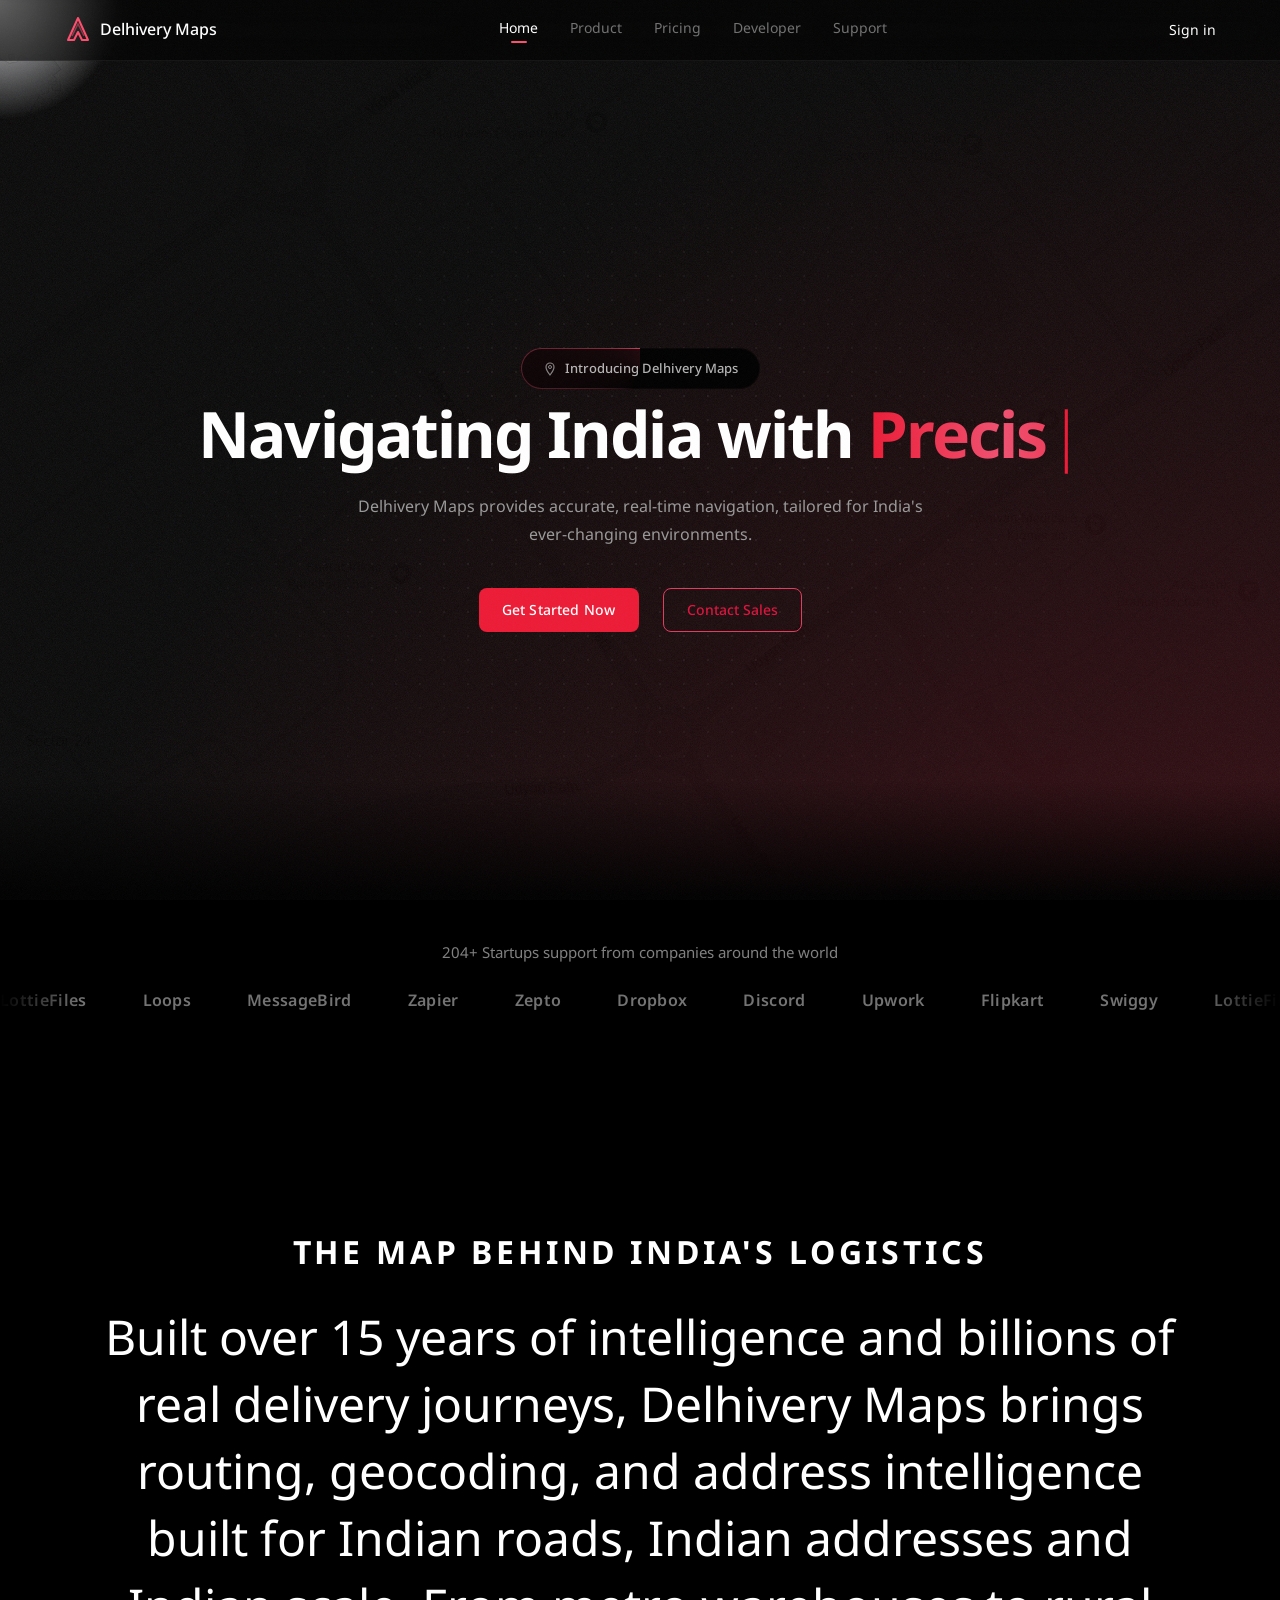
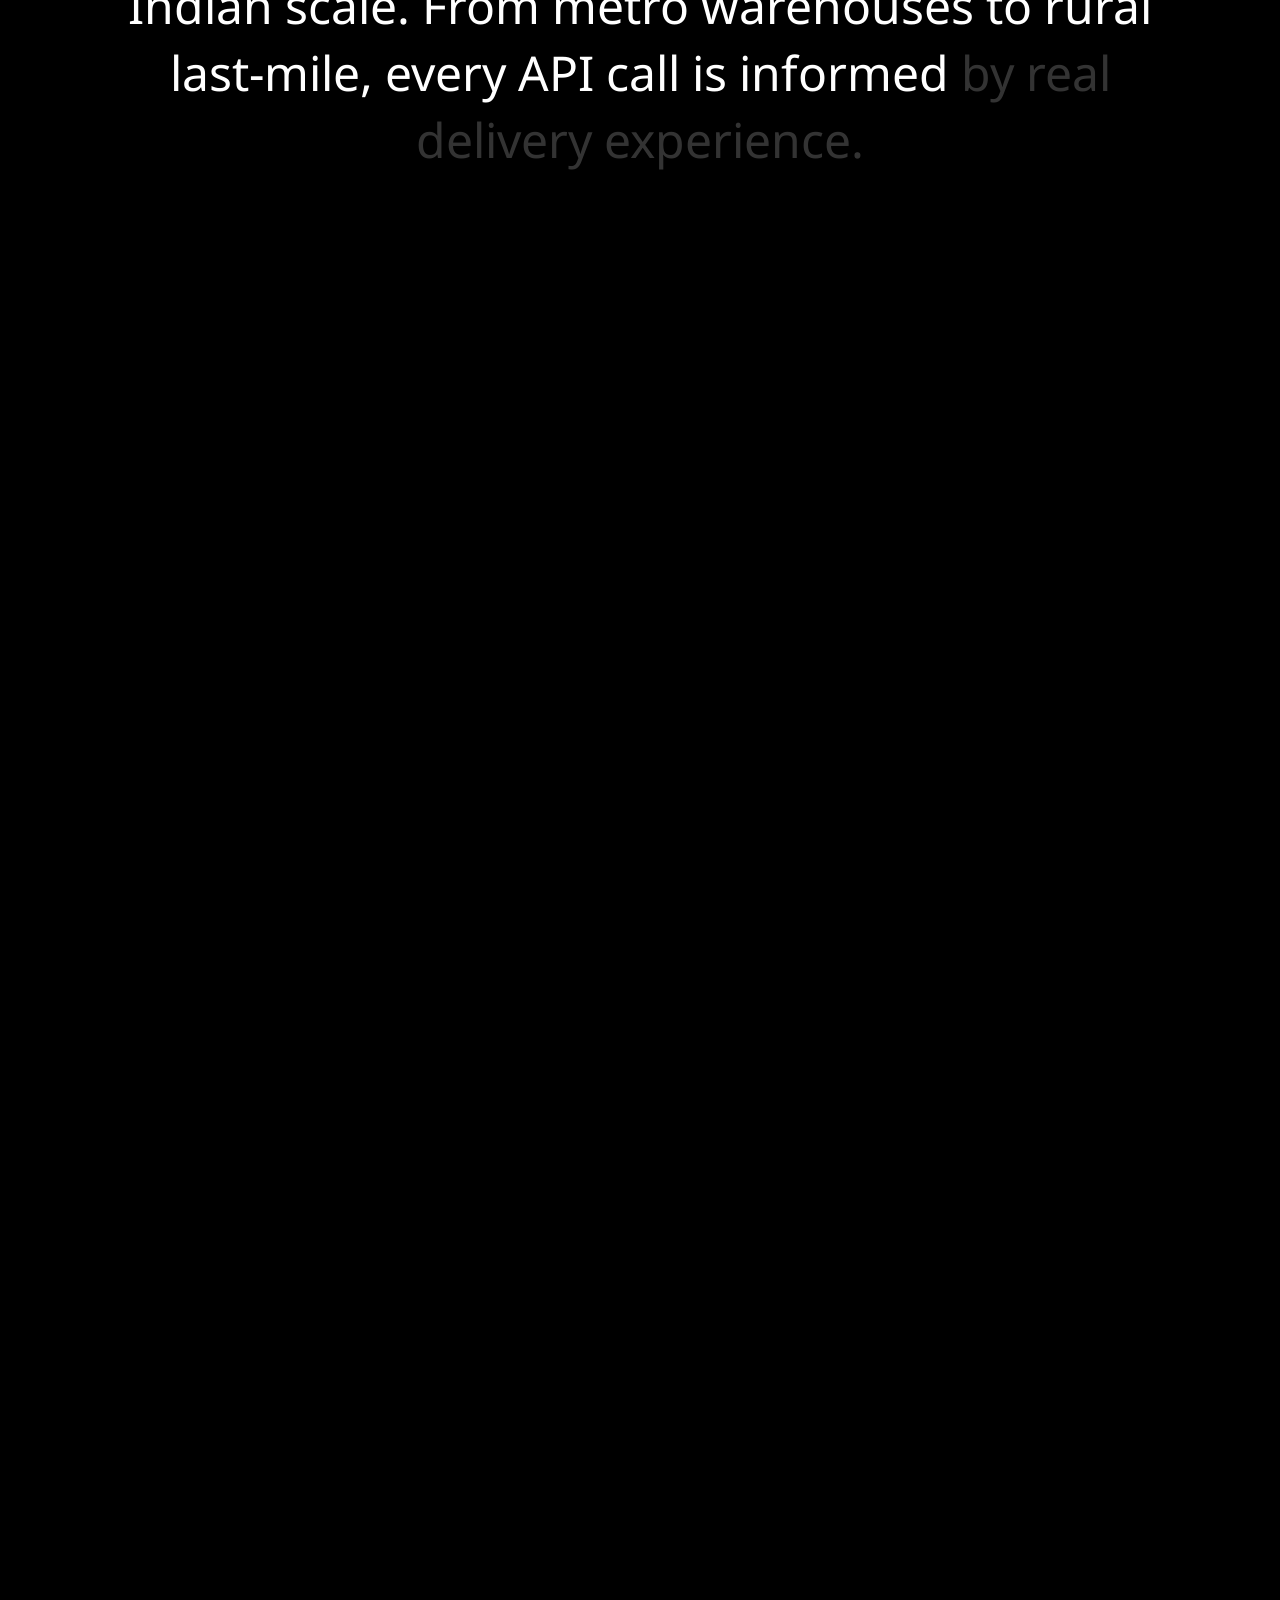
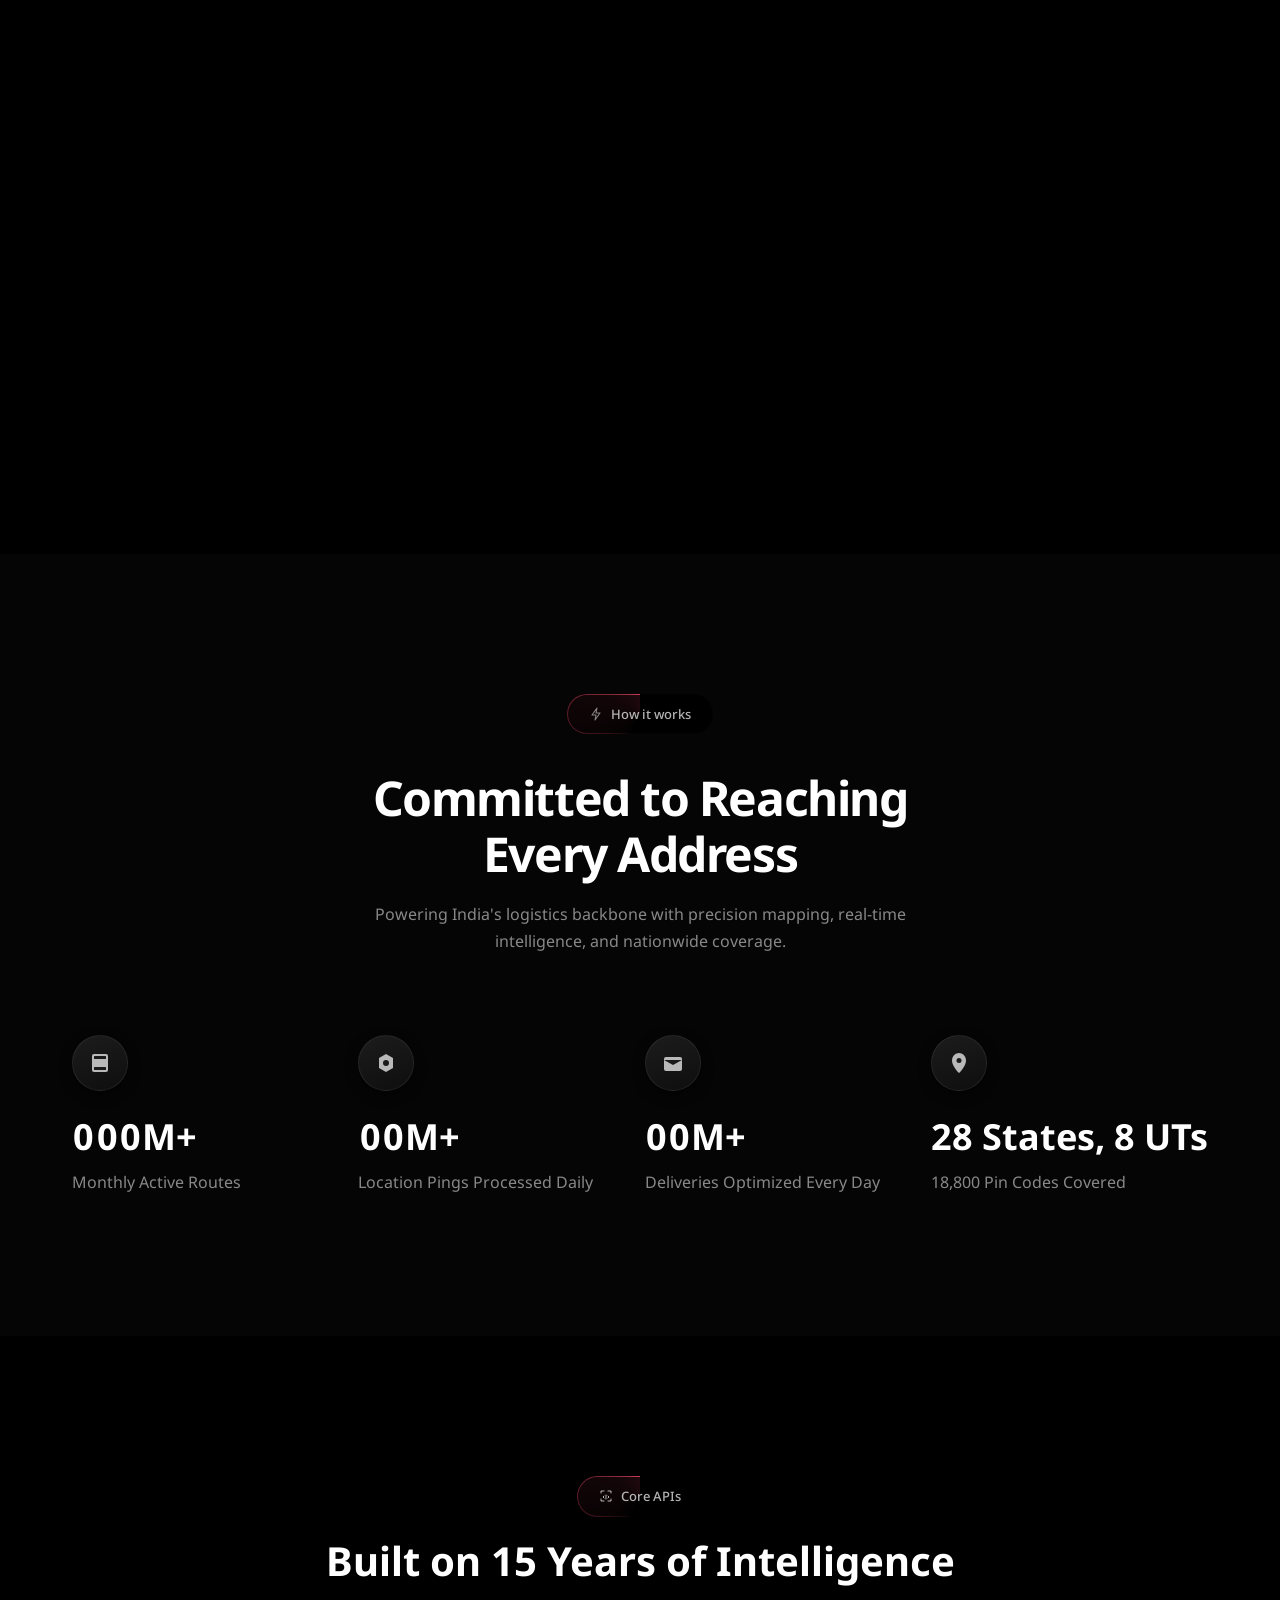
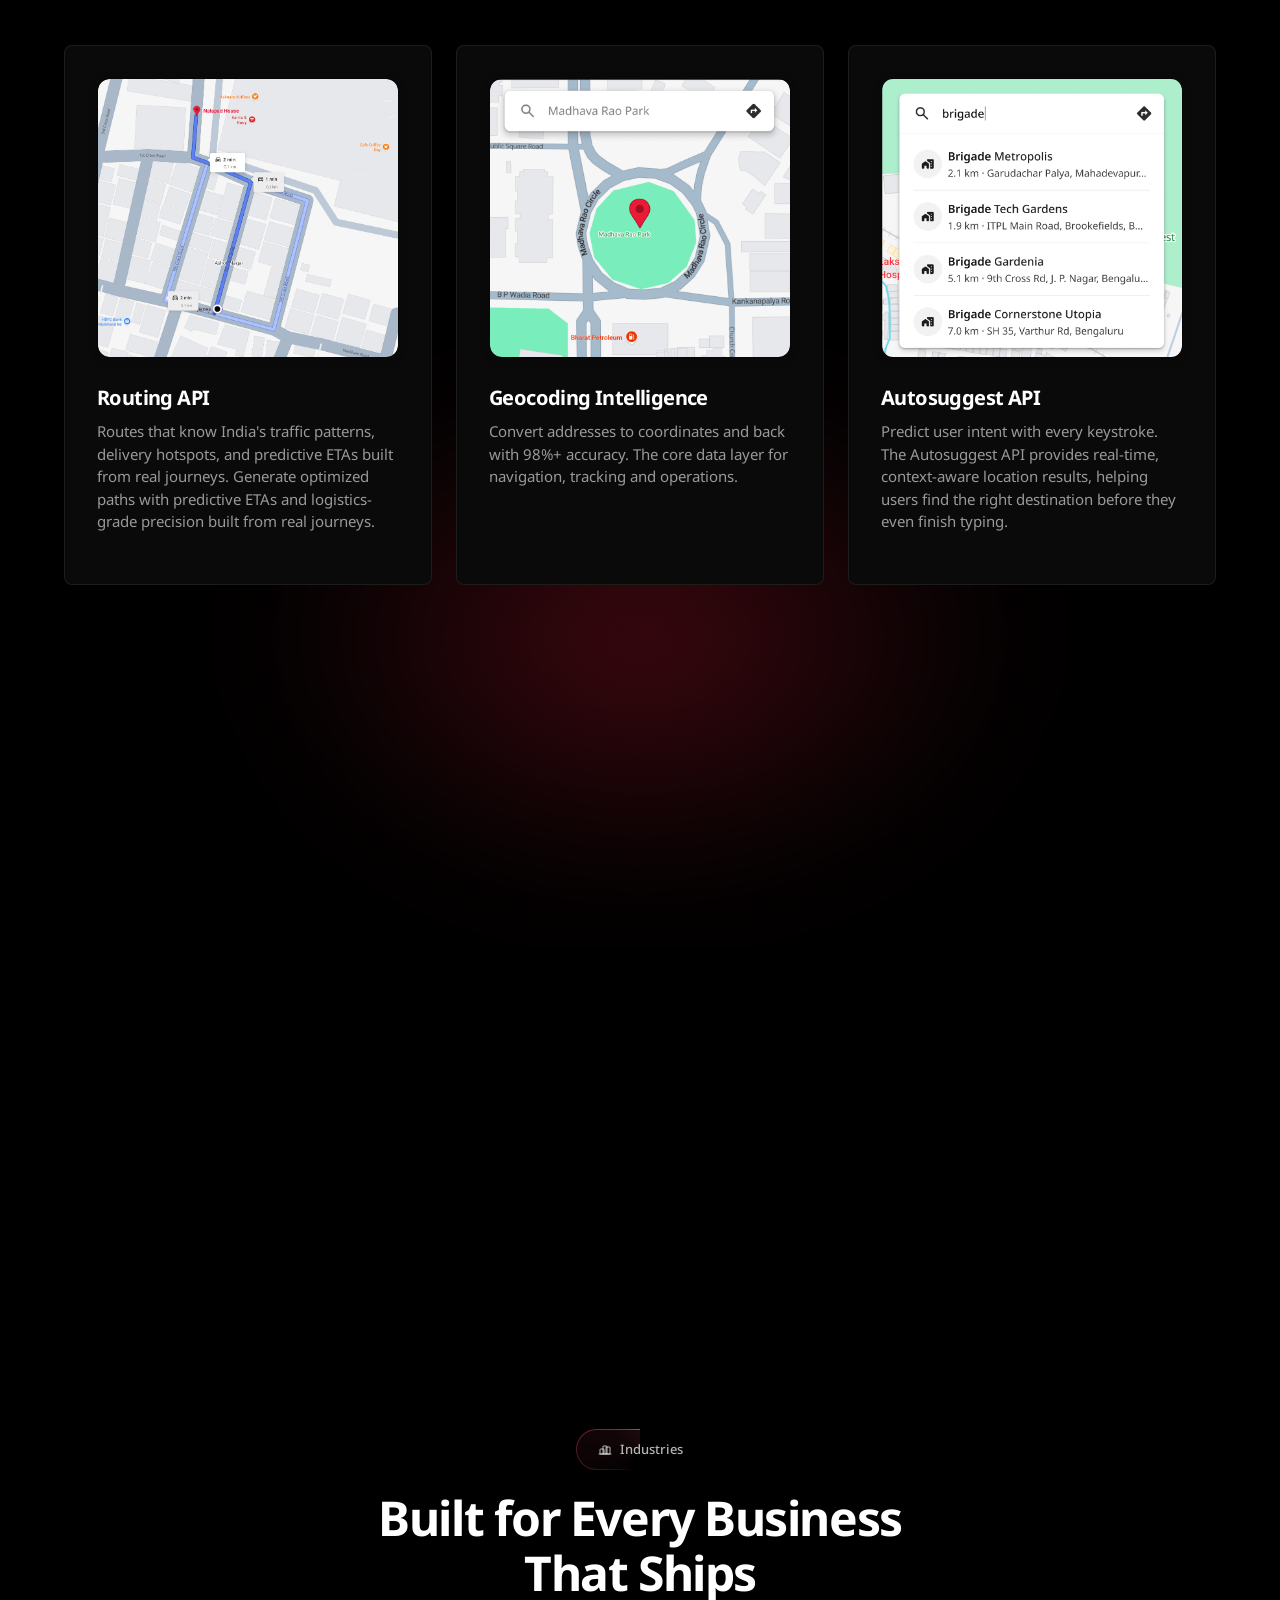
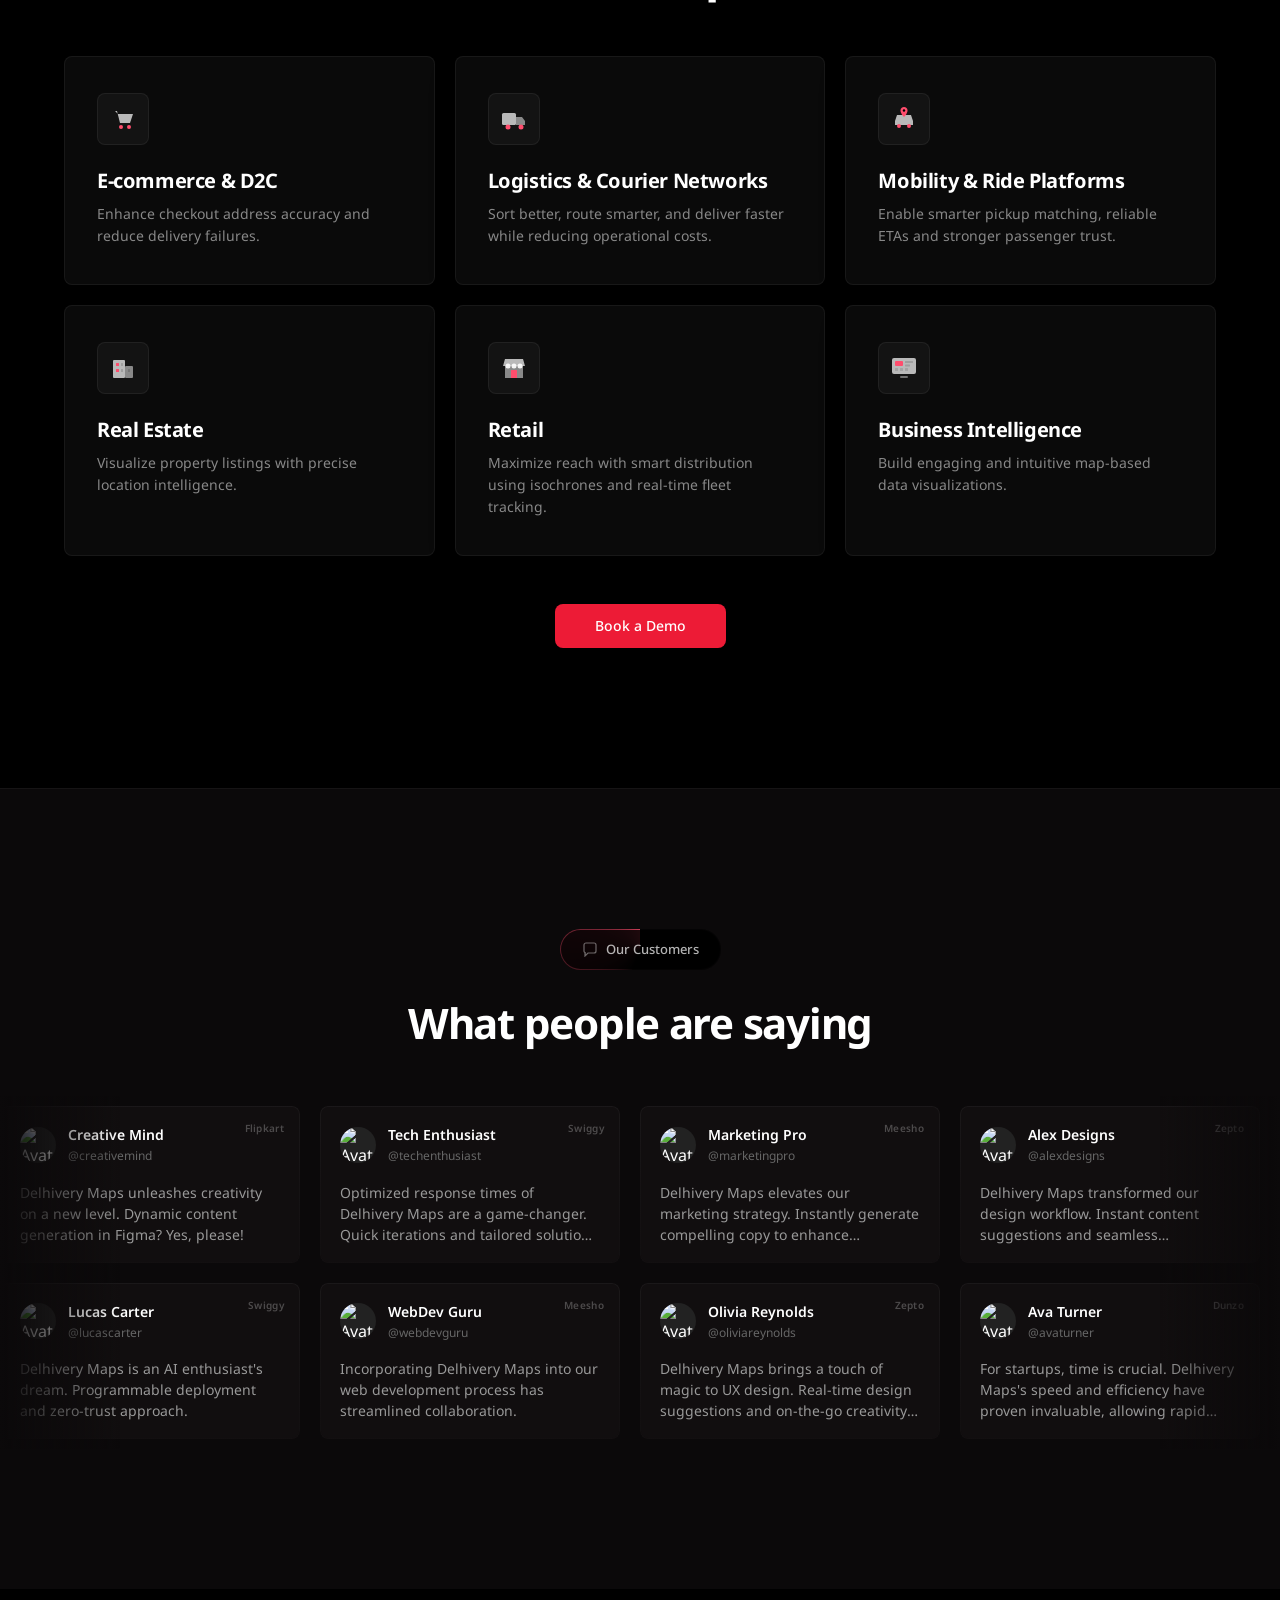
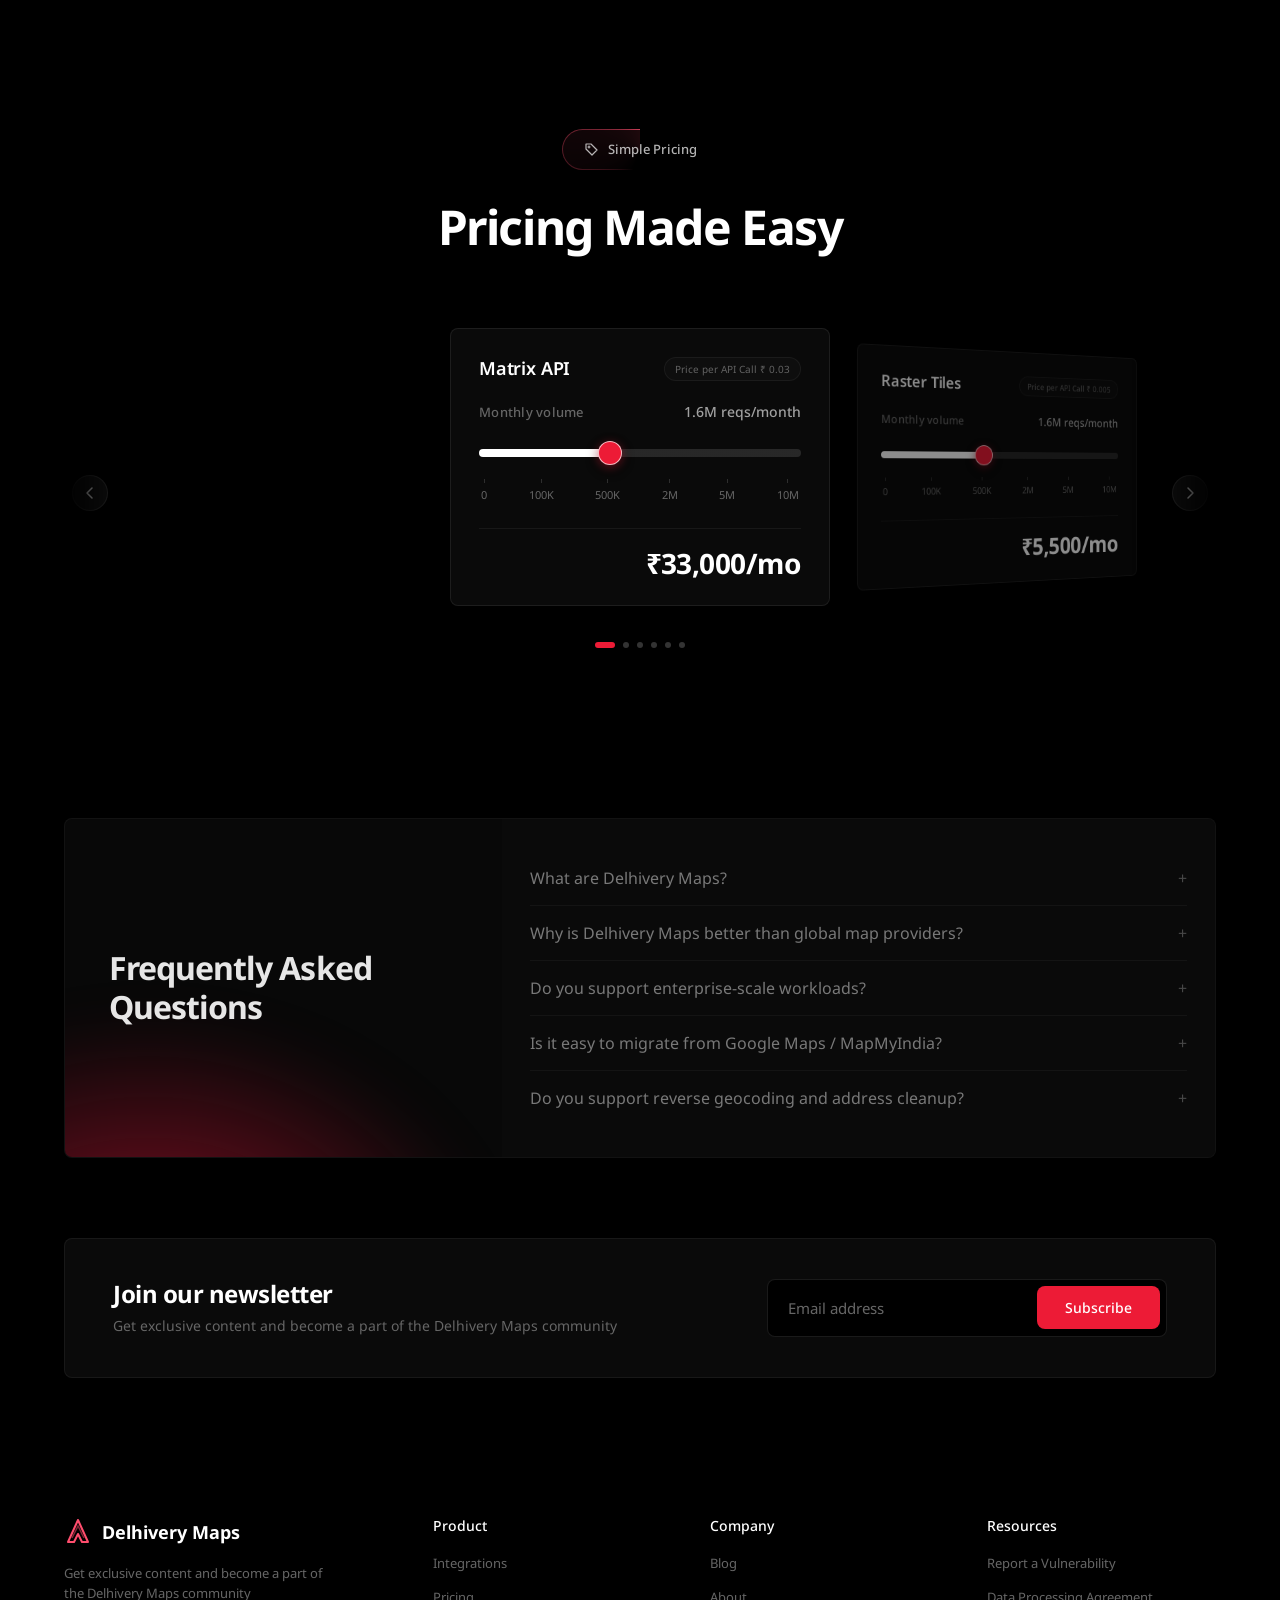
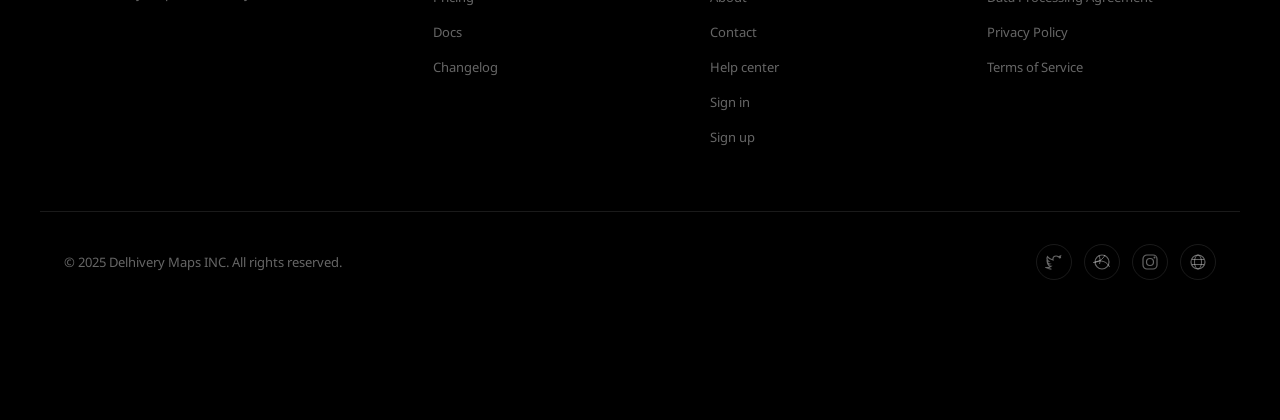
==== commit c811c544: "original code" ====
--- a/index.html
+++ b/index.html
@@ -1,5 +1,5 @@
 <!DOCTYPE html>
-<html lang="en">
+<html lang="en" style="background:#000">
 <head>
   <meta charset="UTF-8">
   <meta name="viewport" content="width=device-width, initial-scale=1.0">
@@ -13,7 +13,7 @@
   <link href="https://fonts.googleapis.com/css2?family=Space+Grotesk:wght@600;700&family=Noto+Sans:wght@400;500&display=swap" rel="stylesheet">
 
   <!-- Stylesheet -->
-  <link rel="stylesheet" href="css/styles.css?v=18">
+  <link rel="stylesheet" href="css/styles.css?v=29">
 
   <noscript>
     <style>
@@ -60,12 +60,16 @@
         <a href="developer.html" class="header__nav-link">Developer</a>
         <a href="support.html" class="header__nav-link">Support</a>
       </nav>
-      <a href="#" class="header__signin">Sign in</a>
+      <a href="signin.html" class="header__signin">Sign in</a>
     </div>
   </header>
 
   <section id="hero" class="hero">
     <div class="hero__bg">
+      <div class="hero__map-bg" id="mapReveal">
+        <img src="assets/hero-map-bg.jpg" alt="" aria-hidden="true" class="hero__map-img">
+        <img src="assets/hero-map-bg.jpg" alt="" aria-hidden="true" class="hero__map-img hero__map-img--bright" id="mapBright">
+      </div>
       <div class="hero__mesh"></div>
       <div class="hero__dots"></div>
     </div>
@@ -102,7 +106,7 @@
         <span class="trusted__logo">Loops</span>
         <span class="trusted__logo">MessageBird</span>
         <span class="trusted__logo">Zapier</span>
-        <span class="trusted__logo">TED</span>
+        <span class="trusted__logo">Zepto</span>
         <span class="trusted__logo">Dropbox</span>
         <span class="trusted__logo">Discord</span>
         <span class="trusted__logo">Upwork</span>
@@ -113,7 +117,7 @@
         <span class="trusted__logo">Loops</span>
         <span class="trusted__logo">MessageBird</span>
         <span class="trusted__logo">Zapier</span>
-        <span class="trusted__logo">TED</span>
+        <span class="trusted__logo">Zepto</span>
         <span class="trusted__logo">Dropbox</span>
         <span class="trusted__logo">Discord</span>
         <span class="trusted__logo">Upwork</span>
@@ -161,7 +165,7 @@
       </div>
       <h2 class="committed__headline">Committed to Reaching<br>Every Address</h2>
       <p class="committed__subtext">Powering India's logistics backbone with precision mapping, real-time intelligence, and nationwide coverage.</p>
-      <div class="committed__stats">
+      <div class="committed__stats reveal">
         <article class="committed__stat">
           <div class="committed__stat-icon">
             <svg width="22" height="22" viewBox="0 0 22 22" fill="none" aria-hidden="true">
@@ -214,82 +218,138 @@
       <h2 class="section-title">Built on 15 Years of Intelligence</h2>
       <div class="showcase__grid">
         <!-- Card 1: Routing API -->
-        <div class="sc-card sc-card--4col">
-          <div class="sc-card__mock">
-            <div class="sc-card__icons">
-              <div class="sc-card__icon-item"><div class="sc-card__icon-circle"><svg width="20" height="20" viewBox="0 0 20 20" fill="none"><path d="M8 12L5 9C3.9 7.9 3.9 6.1 5 5C6.1 3.9 7.9 3.9 9 5L14 10C15.1 11.1 15.1 12.9 14 14C12.9 15.1 11.1 15.1 10 14" stroke="rgba(255,255,255,0.5)" stroke-width="1.4" stroke-linecap="round" fill="none"/></svg></div><span>Link</span></div>
-              <div class="sc-card__icon-item"><div class="sc-card__icon-circle"><svg width="20" height="20" viewBox="0 0 20 20" fill="none"><path d="M5 3V17" stroke="rgba(255,255,255,0.5)" stroke-width="1.8" stroke-linecap="round"/><path d="M5 3H12C13.7 3 15 4.3 15 6C15 7.7 13.7 9 12 9H5M5 9H13C14.7 9 16 10.3 16 12C16 13.7 14.7 15 13 15H5" stroke="rgba(255,255,255,0.5)" stroke-width="1.4" fill="none"/></svg></div><span>Text</span></div>
-              <div class="sc-card__icon-item"><div class="sc-card__icon-circle"><svg width="20" height="20" viewBox="0 0 20 20" fill="none"><path d="M4 1H12L16 5V19H4V1Z" stroke="rgba(255,255,255,0.5)" stroke-width="1.4" fill="none"/><path d="M12 1V5H16" stroke="rgba(255,255,255,0.5)" stroke-width="1.4" fill="none"/></svg></div><span>File</span></div>
-            </div>
-            <div class="sc-card__hint">You can start chatting with the upload file us-<br>ai-institute-generate...</div>
-            <div class="sc-card__input-row">
-              <div class="sc-card__input-pill">Summarise this doc</div>
-              <button class="sc-card__send-btn" type="button" aria-label="Send"><svg width="14" height="14" viewBox="0 0 14 14" fill="none"><path d="M7 11V3M7 3L4 6M7 3L10 6" stroke="#fff" stroke-width="1.5" stroke-linecap="round" stroke-linejoin="round"/></svg></button>
-            </div>
-          </div>
-          <h3 class="sc-card__title">Routing API</h3>
-          <p class="sc-card__desc">Optimized paths built from India's real traffic patterns and delivery hotspots. Predictive ETAs with logistics-grade precision.</p>
+        <div class="sc-card sc-card--4col sc-card--flip" tabindex="0" aria-expanded="false">
+          <div class="sc-card__inner">
+            <div class="sc-card__front">
+              <div class="sc-card__mock sc-mock--mapimg">
+                <img src="assets/routing-preview.png" alt="Routing API preview showing optimized routes between two points on a map" class="sc-mock__img" loading="lazy">
+              </div>
+              <h3 class="sc-card__title">Routing API</h3>
+              <p class="sc-card__desc">Routes that know India's traffic patterns, delivery hotspots, and predictive ETAs built from real journeys. Generate optimized paths with predictive ETAs and logistics-grade precision built from real journeys.</p>
+            </div>
+            <div class="sc-card__back">
+              <h4 class="sc-card__back-title">Benefits</h4>
+              <ul class="sc-card__back-list">
+                <li>Multi-stop routing</li>
+                <li>Multimodal transit planning (Truck, Car, Bike)</li>
+                <li>Precise ETAs</li>
+                <li>Scalable matrix dimensions</li>
+              </ul>
+              <h4 class="sc-card__back-title sc-card__back-title--section">Use Cases</h4>
+              <ul class="sc-card__back-list">
+                <li>Delivery navigation</li>
+                <li>Fleet routing</li>
+                <li>Rerouting on deviation</li>
+                <li>Last-mile optimization</li>
+              </ul>
+            </div>
+          </div>
         </div>
         <!-- Card 2: Geocoding & Address Intelligence -->
-        <div class="sc-card sc-card--4col">
-          <div class="sc-card__mock">
-            <div class="sc-priv__bars"><div class="sc-priv__bar" style="width:55%"></div><div class="sc-priv__bar" style="width:80%"></div><div class="sc-priv__bar" style="width:40%"></div><div class="sc-priv__bar" style="width:65%"></div></div>
-            <div class="sc-priv__badge"><svg width="16" height="16" viewBox="0 0 16 16" fill="none"><path d="M8 1L2 4V8C2 12 4.9 15 8 16C11.1 15 14 12 14 8V4L8 1Z" fill="rgba(255,77,109,0.12)" stroke="rgba(255,77,109,0.4)" stroke-width="0.8"/><polyline points="5,8 7,10 11,6" stroke="#FF4D6D" stroke-width="1.4" fill="none" stroke-linecap="round" stroke-linejoin="round"/></svg><span>All DATA SECURE</span></div>
-          </div>
-          <h3 class="sc-card__title">Geocoding Intelligence</h3>
-          <p class="sc-card__desc">Convert addresses to coordinates and back with 98%+ accuracy. The core data layer for navigation, tracking and operations.</p>
+        <div class="sc-card sc-card--4col sc-card--flip" tabindex="0" aria-expanded="false">
+          <div class="sc-card__inner">
+            <div class="sc-card__front">
+              <div class="sc-card__mock sc-mock--mapimg">
+                <img src="assets/geocoding-preview.png" alt="Geocoding Intelligence preview showing address resolution on a map" class="sc-mock__img" loading="lazy">
+              </div>
+              <h3 class="sc-card__title">Geocoding Intelligence</h3>
+              <p class="sc-card__desc">Convert addresses to coordinates and back with 98%+ accuracy. The core data layer for navigation, tracking and operations.</p>
+            </div>
+            <div class="sc-card__back">
+              <h4 class="sc-card__back-title">Benefits</h4>
+              <ul class="sc-card__back-list">
+                <li>Continuous updates as delivery coverage expands</li>
+                <li>Address-level functional precision</li>
+              </ul>
+              <h4 class="sc-card__back-title sc-card__back-title--section">Use Cases</h4>
+              <ul class="sc-card__back-list">
+                <li>Address validation</li>
+                <li>Address autofill at checkout</li>
+                <li>Order routing</li>
+                <li>Pin-dropped delivery locations</li>
+                <li>Current address detection</li>
+                <li>Geo-fencing checks</li>
+              </ul>
+            </div>
+          </div>
         </div>
         <!-- Card 3: Autosuggest API -->
-        <div class="sc-card sc-card--4col">
-          <div class="sc-card__mock">
-            <div class="sc-suggest__search">
-              <svg width="14" height="14" viewBox="0 0 14 14" fill="none"><circle cx="6" cy="6" r="4.5" stroke="rgba(255,255,255,0.35)" stroke-width="1.2"/><path d="M9.5 9.5L13 13" stroke="rgba(255,255,255,0.35)" stroke-width="1.2" stroke-linecap="round"/></svg>
-              <span>Koramang</span><span class="sc-suggest__cursor">|</span>
-            </div>
-            <div class="sc-suggest__results">
-              <div class="sc-suggest__item sc-suggest__item--active"><svg width="12" height="12" viewBox="0 0 12 12" fill="none"><path d="M6 1C4 1 2.5 2.5 2.5 4.5C2.5 7.5 6 11 6 11S9.5 7.5 9.5 4.5C9.5 2.5 8 1 6 1Z" stroke="rgba(255,77,109,0.5)" stroke-width="0.8" fill="none"/></svg><span>Koramangala, Bengaluru</span></div>
-              <div class="sc-suggest__item"><svg width="12" height="12" viewBox="0 0 12 12" fill="none"><path d="M6 1C4 1 2.5 2.5 2.5 4.5C2.5 7.5 6 11 6 11S9.5 7.5 9.5 4.5C9.5 2.5 8 1 6 1Z" stroke="rgba(255,255,255,0.25)" stroke-width="0.8" fill="none"/></svg><span>Koramangala 4th Block</span></div>
-              <div class="sc-suggest__item"><svg width="12" height="12" viewBox="0 0 12 12" fill="none"><path d="M6 1C4 1 2.5 2.5 2.5 4.5C2.5 7.5 6 11 6 11S9.5 7.5 9.5 4.5C9.5 2.5 8 1 6 1Z" stroke="rgba(255,255,255,0.25)" stroke-width="0.8" fill="none"/></svg><span>Koramangala BDA Complex</span></div>
-            </div>
-            <div class="sc-suggest__meta">⚡ 3 results · 12ms</div>
-          </div>
-          <h3 class="sc-card__title">Autosuggest API</h3>
-          <p class="sc-card__desc">Real-time, context-aware location suggestions that predict user intent with every keystroke typed.</p>
+        <div class="sc-card sc-card--4col sc-card--flip" tabindex="0" aria-expanded="false">
+          <div class="sc-card__inner">
+            <div class="sc-card__front">
+              <div class="sc-card__mock sc-mock--mapimg">
+                <img src="assets/autosuggest-preview.png?v=2" alt="Autosuggest API preview showing real-time location suggestions" class="sc-mock__img" loading="lazy">
+              </div>
+              <h3 class="sc-card__title">Autosuggest API</h3>
+              <p class="sc-card__desc">Predict user intent with every keystroke. The Autosuggest API provides real-time, context-aware location results, helping users find the right destination before they even finish typing.</p>
+            </div>
+            <div class="sc-card__back">
+              <h4 class="sc-card__back-title">Benefits</h4>
+              <ul class="sc-card__back-list">
+                <li>Enhanced user experience</li>
+                <li>Reduced zero-result errors</li>
+                <li>Improved data integrity with fewer typos and standardized inputs</li>
+                <li>Reduced form friction</li>
+              </ul>
+              <h4 class="sc-card__back-title sc-card__back-title--section">Use Cases</h4>
+              <ul class="sc-card__back-list">
+                <li>Rider apps</li>
+                <li>Checkout forms</li>
+                <li>Internal ops tools</li>
+              </ul>
+            </div>
+          </div>
         </div>
         <!-- Card 4: Map Tiles (wide) -->
-        <div class="sc-card sc-card--6col">
-          <div class="sc-card__mock sc-lang__mock">
-            <div class="sc-lang__avatars"><span class="sc-lang__av sc-lang__av--a">👩‍🦳</span><span class="sc-lang__av sc-lang__av--b">🤖</span><span class="sc-lang__av sc-lang__av--c">🧑‍💼</span></div>
-            <div class="sc-card__input-row"><div class="sc-lang__icon"><svg width="14" height="14" viewBox="0 0 14 14" fill="none"><path d="M1 2H13M4 2V1M7 2C7 2 5 6 2 8M10 11L7 6M7 6L4 11M4.5 10H9.5" stroke="rgba(255,255,255,0.35)" stroke-width="1" stroke-linecap="round" stroke-linejoin="round"/></svg></div><div class="sc-card__input-pill">We have over 30 languages</div><button class="sc-card__send-btn" type="button" aria-label="Send"><svg width="14" height="14" viewBox="0 0 14 14" fill="none"><path d="M7 11V3M7 3L4 6M7 3L10 6" stroke="#fff" stroke-width="1.5" stroke-linecap="round" stroke-linejoin="round"/></svg></button></div>
-            <div class="sc-lang__flags">🇺🇸 🇫🇷 🇯🇵 🇩🇪 🇪🇸 🇧🇷</div>
-          </div>
-          <h3 class="sc-card__title">Map Tiles</h3>
-          <p class="sc-card__desc">Custom-styled, cross-platform map tiles that transform raw coordinates into interactive navigation experiences.</p>
+        <div class="sc-card sc-card--6col sc-card--flip" tabindex="0" aria-expanded="false">
+          <div class="sc-card__inner">
+            <div class="sc-card__front">
+              <div class="sc-card__mock sc-mock--mapimg">
+                <img src="assets/map-tiles-preview.svg" alt="Map tiles preview showing Bengaluru streets with POI markers and landmarks" class="sc-mock__img" loading="lazy">
+              </div>
+              <h3 class="sc-card__title">Map Tiles</h3>
+              <p class="sc-card__desc">Build better maps, faster. Custom styling and seamless cross-platform deployment help transform raw coordinates into interactive mapping experiences for navigation, visualization and logistics workflows.</p>
+            </div>
+            <div class="sc-card__back">
+              <h4 class="sc-card__back-title">Benefits</h4>
+              <ul class="sc-card__back-list">
+                <li>Cross-platform consistency</li>
+                <li>Custom/dynamic styling at runtime</li>
+                <li>Interactivity and event handling</li>
+              </ul>
+              <h4 class="sc-card__back-title sc-card__back-title--section">Use Cases</h4>
+              <ul class="sc-card__back-list">
+                <li>Navigation base map</li>
+                <li>Route rendering</li>
+                <li>Geo-fencing</li>
+                <li>Logistics dashboards</li>
+              </ul>
+            </div>
+          </div>
         </div>
         <!-- Card 5: Search API (wide) -->
-        <div class="sc-card sc-card--6col">
-          <div class="sc-card__mock sc-search__mock">
-            <div class="sc-search__bar">
-              <svg width="14" height="14" viewBox="0 0 14 14" fill="none"><circle cx="6" cy="6" r="4.5" stroke="rgba(255,255,255,0.35)" stroke-width="1.2"/><path d="M9.5 9.5L13 13" stroke="rgba(255,255,255,0.35)" stroke-width="1.2" stroke-linecap="round"/></svg>
-              <span>cafes in Koramangala</span>
-            </div>
-            <div class="sc-search__tags">
-              <span class="sc-search__tag sc-search__tag--place">📍 Place</span>
-              <span class="sc-search__tag sc-search__tag--addr">🏠 Address</span>
-              <span class="sc-search__tag sc-search__tag--cat">☕ Category</span>
-            </div>
-            <div class="sc-search__results">
-              <div class="sc-search__result"><span class="sc-search__name">Third Wave Coffee</span><span class="sc-search__dist">0.3 km</span></div>
-              <div class="sc-search__result"><span class="sc-search__name">Blue Tokai, 4th Block</span><span class="sc-search__dist">0.7 km</span></div>
-              <div class="sc-search__result"><span class="sc-search__name">Café Azzure</span><span class="sc-search__dist">1.1 km</span></div>
-            </div>
-          </div>
-          <h3 class="sc-card__title">Search API</h3>
-          <p class="sc-card__desc">Semantic intent analysis that distinguishes addresses from place categories, delivering precise location results instantly.</p>
-        </div>
-      </div>
-      <div class="showcase__cta-row">
-        <a href="mailto:sales@delhiverymaps.com" class="btn btn--accent showcase__demo-btn">Book a Demo</a>
+        <div class="sc-card sc-card--6col sc-card--flip" tabindex="0" aria-expanded="false">
+          <div class="sc-card__inner">
+            <div class="sc-card__front">
+              <div class="sc-card__mock sc-mock--mapimg">
+                <img src="assets/search-preview.png" alt="Search API preview showing location search results" class="sc-mock__img" loading="lazy">
+              </div>
+              <h3 class="sc-card__title">Search API</h3>
+              <p class="sc-card__desc">Turn free-form queries into precise location results with semantic intent analysis. The API understands whether users are searching for an address or a place category, (e.g., "123 Hosur Rd" vs. "cafes in Koramangala") to deliver relevant results instantly.</p>
+            </div>
+            <div class="sc-card__back">
+              <h4 class="sc-card__back-title">Benefits</h4>
+              <ul class="sc-card__back-list">
+                <li>Semantic intent analysis</li>
+                <li>Intelligent proximity and biasing</li>
+                <li>Rich metadata delivery</li>
+                <li>Route-based discovery</li>
+                <li>Fuzzy logic and error tolerance</li>
+                <li>Precision type filtering</li>
+              </ul>
+            </div>
+          </div>
+        </div>
       </div>
     </div>
   </section>
@@ -298,44 +358,62 @@
   <section id="industries" class="industries">
     <div class="container">
       <div class="section-badge"><svg width="14" height="14" viewBox="0 0 14 14" fill="none" aria-hidden="true"><rect x="2" y="7" width="4" height="5" rx="0.5" stroke="rgba(255,255,255,0.7)" stroke-width="1" fill="none"/><rect x="5" y="4" width="4" height="8" rx="0.5" stroke="rgba(255,255,255,0.7)" stroke-width="1" fill="none"/><rect x="8" y="5" width="4" height="7" rx="0.5" stroke="rgba(255,255,255,0.7)" stroke-width="1" fill="none"/><line x1="1" y1="12" x2="13" y2="12" stroke="rgba(255,255,255,0.7)" stroke-width="1" stroke-linecap="round"/></svg><span>Industries</span></div>
-      <h2 class="industries__title">Built for Every Business<br>That Ships</h2>
+      <h2 class="industries__title reveal">Built for Every Business<br>That Ships</h2>
       <div class="industries__grid">
-        <article class="industries__card">
-              <div class="industries__card-icon"><svg width="28" height="28" viewBox="0 0 28 28" fill="none" aria-hidden="true"><path d="M4 8H24V22H4V8Z" fill="rgba(255,255,255,0.7)"/><path d="M4 8L14 2L24 8" fill="rgba(255,255,255,0.5)"/><circle cx="14" cy="15" r="3" fill="#ED1B36"/></svg></div>
-              <h3 class="industries__card-title">E-commerce & D2C</h3>
-              <p class="industries__card-desc">Enhance checkout address accuracy and reduce delivery failures.</p>
-
-        </article>
-        <article class="industries__card">
-              <div class="industries__card-icon"><svg width="28" height="28" viewBox="0 0 28 28" fill="none" aria-hidden="true"><rect x="3" y="10" width="10" height="14" rx="1.5" fill="rgba(255,255,255,0.7)"/><path d="M13 17H22C23.1 17 24 17.9 24 19V24H13V17Z" fill="rgba(255,255,255,0.5)"/><circle cx="8" cy="26" r="2" fill="#ED1B36"/><circle cx="21" cy="26" r="2" fill="#ED1B36"/></svg></div>
-              <h3 class="industries__card-title">Logistics & Courier Networks</h3>
-              <p class="industries__card-desc">Sort better, route smarter, and deliver faster while reducing operational costs.</p>
-
-        </article>
-        <article class="industries__card">
-              <div class="industries__card-icon"><svg width="28" height="28" viewBox="0 0 28 28" fill="none" aria-hidden="true"><circle cx="14" cy="14" r="10" fill="rgba(255,255,255,0.15)"/><circle cx="14" cy="14" r="7" fill="rgba(255,255,255,0.7)"/><path d="M14 8V14L19 19" stroke="#ED1B36" stroke-width="2" stroke-linecap="round" fill="none"/></svg></div>
-              <h3 class="industries__card-title">Mobility & Ride Platforms</h3>
-              <p class="industries__card-desc">Enable smarter pickup matching, reliable ETAs and stronger passenger trust.</p>
-
-        </article>
-        <article class="industries__card">
-              <div class="industries__card-icon"><svg width="28" height="28" viewBox="0 0 28 28" fill="none" aria-hidden="true"><rect x="4" y="4" width="20" height="20" rx="2" stroke="rgba(255,255,255,0.5)" stroke-width="1.5" fill="none"/><path d="M4 12H24M12 4V24" stroke="rgba(255,255,255,0.5)" stroke-width="1.5"/><circle cx="8" cy="8" r="1.5" fill="#ED1B36"/></svg></div>
-              <h3 class="industries__card-title">Real Estate</h3>
-              <p class="industries__card-desc">Visualize property listings with precise location intelligence.</p>
-
-        </article>
-        <article class="industries__card">
-              <div class="industries__card-icon"><svg width="28" height="28" viewBox="0 0 28 28" fill="none" aria-hidden="true"><path d="M14 3L3 9V19L14 25L25 19V9L14 3Z" stroke="rgba(255,255,255,0.5)" stroke-width="1.5" fill="none"/><path d="M3 9L14 15M14 15L25 9M14 15V25" stroke="#ED1B36" stroke-width="1.2" fill="none"/></svg></div>
-              <h3 class="industries__card-title">Retail</h3>
-              <p class="industries__card-desc">Maximize reach with smart distribution networks using isochrones, while tracking fleet movement and delivery status in real time.</p>
-
-        </article>
-        <article class="industries__card">
-              <div class="industries__card-icon"><svg width="28" height="28" viewBox="0 0 28 28" fill="none" aria-hidden="true"><rect x="4" y="14" width="4" height="10" rx="1" fill="rgba(255,255,255,0.3)"/><rect x="10" y="10" width="4" height="14" rx="1" fill="rgba(255,255,255,0.4)"/><rect x="16" y="6" width="4" height="18" rx="1" fill="rgba(255,255,255,0.5)"/><rect x="22" y="2" width="4" height="22" rx="1" fill="#ED1B36"/></svg></div>
-              <h3 class="industries__card-title">Business Intelligence</h3>
-              <p class="industries__card-desc">Build engaging and intuitive map-based data visualizations.</p>
-
-        </article>
+        <article class="industries__card reveal">
+          <div class="industries__card-icon">
+            <!-- Shopping cart — E-commerce -->
+            <svg width="28" height="28" viewBox="0 0 28 28" fill="none" aria-hidden="true"><path d="M6 6H8L11 18H21L24 9H9" fill="rgba(255,255,255,0.7)"/><circle cx="12" cy="22" r="2" fill="#FF4D6D"/><circle cx="20" cy="22" r="2" fill="#FF4D6D"/></svg>
+          </div>
+          <h3 class="industries__card-title">E-commerce & D2C</h3>
+          <p class="industries__card-desc">Enhance checkout address accuracy and reduce delivery failures.</p>
+        </article>
+        <article class="industries__card reveal">
+          <div class="industries__card-icon">
+            <!-- Delivery truck — Logistics -->
+            <svg width="28" height="28" viewBox="0 0 28 28" fill="none" aria-hidden="true"><rect x="2" y="8" width="14" height="12" rx="1.5" fill="rgba(255,255,255,0.7)"/><path d="M16 12H22L25 16V20H16V12Z" fill="rgba(255,255,255,0.5)"/><circle cx="8" cy="22" r="2.5" fill="#FF4D6D"/><circle cx="21" cy="22" r="2.5" fill="#FF4D6D"/></svg>
+          </div>
+          <h3 class="industries__card-title">Logistics & Courier Networks</h3>
+          <p class="industries__card-desc">Sort better, route smarter, and deliver faster while reducing operational costs.</p>
+        </article>
+        <article class="industries__card reveal">
+          <div class="industries__card-icon">
+            <!-- Car with location pin — Mobility -->
+            <svg width="28" height="28" viewBox="0 0 28 28" fill="none" aria-hidden="true"><path d="M5 16L7 10H21L23 16V20H5V16Z" fill="rgba(255,255,255,0.7)"/><circle cx="9" cy="21" r="2" fill="#FF4D6D"/><circle cx="19" cy="21" r="2" fill="#FF4D6D"/><path d="M14 2C12 2 10.5 3.5 10.5 5.5C10.5 8.5 14 12 14 12S17.5 8.5 17.5 5.5C17.5 3.5 16 2 14 2Z" fill="#FF4D6D"/><circle cx="14" cy="5.5" r="1.2" fill="#000"/></svg>
+          </div>
+          <h3 class="industries__card-title">Mobility & Ride Platforms</h3>
+          <p class="industries__card-desc">Enable smarter pickup matching, reliable ETAs and stronger passenger trust.</p>
+        </article>
+        <article class="industries__card reveal">
+          <div class="industries__card-icon">
+            <!-- Building — Real Estate -->
+            <svg width="28" height="28" viewBox="0 0 28 28" fill="none" aria-hidden="true"><rect x="4" y="6" width="12" height="18" rx="1" fill="rgba(255,255,255,0.7)"/><rect x="16" y="12" width="8" height="12" rx="1" fill="rgba(255,255,255,0.5)"/><rect x="7" y="9" width="3" height="3" rx="0.5" fill="#FF4D6D"/><rect x="7" y="15" width="3" height="3" rx="0.5" fill="#FF4D6D"/><rect x="12" y="9" width="2" height="3" rx="0.5" fill="rgba(0,0,0,0.15)"/><rect x="12" y="15" width="2" height="3" rx="0.5" fill="rgba(0,0,0,0.15)"/><rect x="19" y="15" width="2" height="3" rx="0.5" fill="rgba(0,0,0,0.15)"/></svg>
+          </div>
+          <h3 class="industries__card-title">Real Estate</h3>
+          <p class="industries__card-desc">Visualize property listings with precise location intelligence.</p>
+        </article>
+        <article class="industries__card reveal">
+          <div class="industries__card-icon">
+            <!-- Store front — Retail -->
+            <svg width="28" height="28" viewBox="0 0 28 28" fill="none" aria-hidden="true"><path d="M3 12L5 5H23L25 12H3Z" fill="rgba(255,255,255,0.7)"/><rect x="5" y="12" width="18" height="12" fill="rgba(255,255,255,0.5)"/><rect x="11" y="16" width="6" height="8" rx="0.5" fill="#FF4D6D"/><circle cx="8" cy="12" r="2.5" fill="rgba(255,255,255,0.9)"/><circle cx="14" cy="12" r="2.5" fill="rgba(255,255,255,0.9)"/><circle cx="20" cy="12" r="2.5" fill="rgba(255,255,255,0.9)"/></svg>
+          </div>
+          <h3 class="industries__card-title">Retail</h3>
+          <p class="industries__card-desc">Maximize reach with smart distribution using isochrones and real-time fleet tracking.</p>
+        </article>
+        <article class="industries__card reveal">
+          <div class="industries__card-icon">
+            <!-- Dashboard with map marker — Business Intelligence -->
+            <svg width="28" height="28" viewBox="0 0 28 28" fill="none" aria-hidden="true"><rect x="2" y="4" width="24" height="16" rx="2" fill="rgba(255,255,255,0.7)"/><rect x="5" y="7" width="8" height="5" rx="1" fill="#FF4D6D"/><rect x="15" y="7" width="8" height="2" rx="0.5" fill="rgba(0,0,0,0.15)"/><rect x="15" y="10.5" width="5" height="2" rx="0.5" fill="rgba(0,0,0,0.15)"/><rect x="5" y="14" width="3" height="3" rx="0.5" fill="rgba(0,0,0,0.12)"/><rect x="10" y="14" width="3" height="3" rx="0.5" fill="rgba(0,0,0,0.12)"/><rect x="15" y="14" width="3" height="3" rx="0.5" fill="rgba(0,0,0,0.12)"/><rect x="10" y="22" width="8" height="2" rx="1" fill="rgba(255,255,255,0.4)"/></svg>
+          </div>
+          <h3 class="industries__card-title">Business Intelligence</h3>
+          <p class="industries__card-desc">Build engaging and intuitive map-based data visualizations.</p>
+        </article>
+      </div>
+      <div class="industries__cta-row">
+        <a href="support.html" class="btn industries__demo-btn shimmer-btn">
+          <span class="shimmer-btn__text">Book a Demo</span>
+          <span class="shimmer-btn__shine" aria-hidden="true"></span>
+        </a>
       </div>
     </div>
   </section>
@@ -378,7 +456,7 @@
 
   <section id="pricing" class="pricing">
     <div class="container">
-      <div class="pricing__header">
+      <div class="pricing__header reveal">
         <div class="pricing__badge">
           <svg width="16" height="16" viewBox="0 0 16 16" fill="none" aria-hidden="true">
             <path d="M2 2H7L13 8L8 13L2 7V2Z" stroke="rgba(255,255,255,0.7)" stroke-width="1.2" stroke-linejoin="round" fill="none"/>
@@ -398,141 +476,141 @@
         </button>
         <div class="pricing-carousel__track" id="pricingTrack">
 
-        <!-- Autocomplete Card -->
-        <article class="pricing__card pricing__slider-card" data-price="0.01">
-          <div class="psc__header">
-            <h3 class="psc__title">Autocomplete</h3>
-            <span class="psc__free-badge">500K free</span>
-          </div>
-          <div class="psc__volume-row">
-            <span class="psc__label">Monthly Volume</span>
-            <span class="psc__volume-val">0 reqs/month</span>
-          </div>
-          <div class="psc__slider-wrap">
-            <div class="psc__track-bg">
-              <div class="psc__track-fill"></div>
-            </div>
-            <input type="range" class="psc__slider" min="0" max="5" step="1" value="0" aria-label="Monthly volume for Autocomplete">
-            <div class="psc__ticks" aria-hidden="true">
-              <span>0</span><span>100K</span><span>500K</span><span>2M</span><span>5M</span><span>10M</span>
-            </div>
-          </div>
-          <div class="psc__price-display">
-            <span class="psc__price psc__price--free">FREE</span>
-          </div>
-        </article>
-
-        <!-- Geocoding Card -->
-        <article class="pricing__card pricing__slider-card" data-price="0.01">
-          <div class="psc__header">
-            <h3 class="psc__title">Geocoding</h3>
-            <span class="psc__free-badge">500K free</span>
-          </div>
-          <div class="psc__volume-row">
-            <span class="psc__label">Monthly Volume</span>
-            <span class="psc__volume-val">0 reqs/month</span>
-          </div>
-          <div class="psc__slider-wrap">
-            <div class="psc__track-bg">
-              <div class="psc__track-fill"></div>
-            </div>
-            <input type="range" class="psc__slider" min="0" max="5" step="1" value="0" aria-label="Monthly volume for Geocoding">
-            <div class="psc__ticks" aria-hidden="true">
-              <span>0</span><span>100K</span><span>500K</span><span>2M</span><span>5M</span><span>10M</span>
-            </div>
-          </div>
-          <div class="psc__price-display">
-            <span class="psc__price psc__price--free">FREE</span>
-          </div>
-        </article>
-
-        <!-- Routing API Card -->
-        <article class="pricing__card pricing__slider-card" data-price="0.02">
-          <div class="psc__header">
-            <h3 class="psc__title">Routing API</h3>
-            <span class="psc__free-badge">500K free</span>
-          </div>
-          <div class="psc__volume-row">
-            <span class="psc__label">Monthly Volume</span>
-            <span class="psc__volume-val">0 reqs/month</span>
-          </div>
-          <div class="psc__slider-wrap">
-            <div class="psc__track-bg">
-              <div class="psc__track-fill"></div>
-            </div>
-            <input type="range" class="psc__slider" min="0" max="5" step="1" value="0" aria-label="Monthly volume for Routing API">
-            <div class="psc__ticks" aria-hidden="true">
-              <span>0</span><span>100K</span><span>500K</span><span>2M</span><span>5M</span><span>10M</span>
-            </div>
-          </div>
-          <div class="psc__price-display">
-            <span class="psc__price psc__price--free">FREE</span>
-          </div>
-        </article>
-
-        <!-- Reverse Geocoding Card -->
-        <article class="pricing__card pricing__slider-card" data-price="0.01">
-          <div class="psc__header">
-            <h3 class="psc__title">Reverse Geocoding</h3>
-            <span class="psc__free-badge">500K free</span>
-          </div>
-          <div class="psc__volume-row">
-            <span class="psc__label">Monthly Volume</span>
-            <span class="psc__volume-val">0 reqs/month</span>
-          </div>
-          <div class="psc__slider-wrap">
-            <div class="psc__track-bg">
-              <div class="psc__track-fill"></div>
-            </div>
-            <input type="range" class="psc__slider" min="0" max="5" step="1" value="0" aria-label="Monthly volume for Reverse Geocoding">
-            <div class="psc__ticks" aria-hidden="true">
-              <span>0</span><span>100K</span><span>500K</span><span>2M</span><span>5M</span><span>10M</span>
-            </div>
-          </div>
-          <div class="psc__price-display">
-            <span class="psc__price psc__price--free">FREE</span>
-          </div>
-        </article>
-
-        <!-- Raster Tiles Card -->
-        <article class="pricing__card pricing__slider-card" data-price="0.005">
-          <div class="psc__header">
-            <h3 class="psc__title">Raster Tiles</h3>
-            <span class="psc__free-badge">500K free</span>
-          </div>
-          <div class="psc__volume-row">
-            <span class="psc__label">Monthly Volume</span>
-            <span class="psc__volume-val">0 reqs/month</span>
-          </div>
-          <div class="psc__slider-wrap">
-            <div class="psc__track-bg">
-              <div class="psc__track-fill"></div>
-            </div>
-            <input type="range" class="psc__slider" min="0" max="5" step="1" value="0" aria-label="Monthly volume for Raster Tiles">
-            <div class="psc__ticks" aria-hidden="true">
-              <span>0</span><span>100K</span><span>500K</span><span>2M</span><span>5M</span><span>10M</span>
-            </div>
-          </div>
-          <div class="psc__price-display">
-            <span class="psc__price psc__price--free">FREE</span>
-          </div>
-        </article>
-
         <!-- Matrix API Card -->
         <article class="pricing__card pricing__slider-card" data-price="0.03">
           <div class="psc__header">
             <h3 class="psc__title">Matrix API</h3>
-            <span class="psc__free-badge">500K free</span>
+            <span class="psc__rate">Price per API Call ₹ 0.03</span>
           </div>
           <div class="psc__volume-row">
-            <span class="psc__label">Monthly Volume</span>
-            <span class="psc__volume-val">0 reqs/month</span>
+            <span class="psc__label">Monthly volume</span>
+            <span class="psc__volume-val">500K reqs/month</span>
           </div>
           <div class="psc__slider-wrap">
             <div class="psc__track-bg">
               <div class="psc__track-fill"></div>
             </div>
-            <input type="range" class="psc__slider" min="0" max="5" step="1" value="0" aria-label="Monthly volume for Matrix API">
+            <input type="range" class="psc__slider" autocomplete="off" min="0" max="1000" step="1" value="50" aria-label="Monthly volume for Matrix API">
+            <div class="psc__ticks" aria-hidden="true">
+              <span>0</span><span>100K</span><span>500K</span><span>2M</span><span>5M</span><span>10M</span>
+            </div>
+          </div>
+          <div class="psc__price-display">
+            <span class="psc__price psc__price--free">FREE</span>
+          </div>
+        </article>
+
+        <!-- Raster Tiles API Card -->
+        <article class="pricing__card pricing__slider-card" data-price="0.005">
+          <div class="psc__header">
+            <h3 class="psc__title">Raster Tiles</h3>
+            <span class="psc__rate">Price per API Call ₹ 0.005</span>
+          </div>
+          <div class="psc__volume-row">
+            <span class="psc__label">Monthly volume</span>
+            <span class="psc__volume-val">500K reqs/month</span>
+          </div>
+          <div class="psc__slider-wrap">
+            <div class="psc__track-bg">
+              <div class="psc__track-fill"></div>
+            </div>
+            <input type="range" class="psc__slider" autocomplete="off" min="0" max="1000" step="1" value="400" aria-label="Monthly volume for Raster Tiles API">
+            <div class="psc__ticks" aria-hidden="true">
+              <span>0</span><span>100K</span><span>500K</span><span>2M</span><span>5M</span><span>10M</span>
+            </div>
+          </div>
+          <div class="psc__price-display">
+            <span class="psc__price psc__price--free">FREE</span>
+          </div>
+        </article>
+
+        <!-- Reverse Geocoding API Card -->
+        <article class="pricing__card pricing__slider-card" data-price="0.01">
+          <div class="psc__header">
+            <h3 class="psc__title">Reverse Geocoding</h3>
+            <span class="psc__rate">Price per API Call ₹ 0.01</span>
+          </div>
+          <div class="psc__volume-row">
+            <span class="psc__label">Monthly volume</span>
+            <span class="psc__volume-val">500K reqs/month</span>
+          </div>
+          <div class="psc__slider-wrap">
+            <div class="psc__track-bg">
+              <div class="psc__track-fill"></div>
+            </div>
+            <input type="range" class="psc__slider" autocomplete="off" min="0" max="1000" step="1" value="400" aria-label="Monthly volume for Reverse Geocoding API">
+            <div class="psc__ticks" aria-hidden="true">
+              <span>0</span><span>100K</span><span>500K</span><span>2M</span><span>5M</span><span>10M</span>
+            </div>
+          </div>
+          <div class="psc__price-display">
+            <span class="psc__price psc__price--free">FREE</span>
+          </div>
+        </article>
+
+        <!-- Routes API Card -->
+        <article class="pricing__card pricing__slider-card" data-price="0.02">
+          <div class="psc__header">
+            <h3 class="psc__title">Routes</h3>
+            <span class="psc__rate">Price per API Call ₹ 0.02</span>
+          </div>
+          <div class="psc__volume-row">
+            <span class="psc__label">Monthly volume</span>
+            <span class="psc__volume-val">500K reqs/month</span>
+          </div>
+          <div class="psc__slider-wrap">
+            <div class="psc__track-bg">
+              <div class="psc__track-fill"></div>
+            </div>
+            <input type="range" class="psc__slider" autocomplete="off" min="0" max="1000" step="1" value="400" aria-label="Monthly volume for Routes API">
+            <div class="psc__ticks" aria-hidden="true">
+              <span>0</span><span>100K</span><span>500K</span><span>2M</span><span>5M</span><span>10M</span>
+            </div>
+          </div>
+          <div class="psc__price-display">
+            <span class="psc__price psc__price--free">FREE</span>
+          </div>
+        </article>
+
+        <!-- Sequence API Card -->
+        <article class="pricing__card pricing__slider-card" data-price="0.01">
+          <div class="psc__header">
+            <h3 class="psc__title">Sequence</h3>
+            <span class="psc__rate">Price per API Call ₹ 0.01</span>
+          </div>
+          <div class="psc__volume-row">
+            <span class="psc__label">Monthly volume</span>
+            <span class="psc__volume-val">500K reqs/month</span>
+          </div>
+          <div class="psc__slider-wrap">
+            <div class="psc__track-bg">
+              <div class="psc__track-fill"></div>
+            </div>
+            <input type="range" class="psc__slider" autocomplete="off" min="0" max="1000" step="1" value="400" aria-label="Monthly volume for Sequence API">
+            <div class="psc__ticks" aria-hidden="true">
+              <span>0</span><span>100K</span><span>500K</span><span>2M</span><span>5M</span><span>10M</span>
+            </div>
+          </div>
+          <div class="psc__price-display">
+            <span class="psc__price psc__price--free">FREE</span>
+          </div>
+        </article>
+
+        <!-- Stops Generating API Card -->
+        <article class="pricing__card pricing__slider-card" data-price="0.015">
+          <div class="psc__header">
+            <h3 class="psc__title">Stops Generating</h3>
+            <span class="psc__rate">Price per API Call ₹ 0.03</span>
+          </div>
+          <div class="psc__volume-row">
+            <span class="psc__label">Monthly volume</span>
+            <span class="psc__volume-val">500K reqs/month</span>
+          </div>
+          <div class="psc__slider-wrap">
+            <div class="psc__track-bg">
+              <div class="psc__track-fill"></div>
+            </div>
+            <input type="range" class="psc__slider" autocomplete="off" min="0" max="1000" step="1" value="400" aria-label="Monthly volume for Stops Generating API">
             <div class="psc__ticks" aria-hidden="true">
               <span>0</span><span>100K</span><span>500K</span><span>2M</span><span>5M</span><span>10M</span>
             </div>
@@ -657,33 +735,27 @@
   </footer>
 
 
-  <script src="js/main.js?v=18" defer></script>
+  <script src="js/main.js?v=27" defer></script>
   <script>
     (function () {
-      // Volume stops: index → actual number
-      var STOPS = [0, 100000, 500000, 2000000, 5000000, 10000000];
+      var MAX_VOLUME = 10000000;
       var FREE_THRESHOLD = 500000;
 
       function formatVolume(n) {
         if (n === 0) return '0';
-        if (n >= 1000000) return (n / 1000000) + 'M';
-        if (n >= 1000) return (n / 1000) + 'K';
-        return n.toString();
+        if (n >= 1000000) return (n / 1000000).toFixed(1).replace(/\.0$/, '') + 'M';
+        if (n >= 1000) return Math.round(n / 1000) + 'K';
+        return Math.round(n).toString();
       }
 
       function formatPrice(amount) {
-        // Format with Indian-style comma grouping
+        if (amount < 1) return amount.toFixed(2);
         var str = Math.round(amount).toString();
-        var result = '';
-        var len = str.length;
-        for (var i = 0; i < len; i++) {
-          var pos = len - i;
-          if (i > 0) {
-            if (pos === 3 || (pos < 3 && (pos - 3) % 2 === 0)) result += ',';
-          }
-          result += str[i];
-        }
-        return result;
+        // Indian comma grouping
+        var lastThree = str.substring(str.length - 3);
+        var rest = str.substring(0, str.length - 3);
+        if (rest !== '') lastThree = ',' + lastThree;
+        return rest.replace(/\B(?=(\d{2})+(?!\d))/g, ',') + lastThree;
       }
 
       function updateCard(card) {
@@ -693,15 +765,20 @@
         var priceEl = card.querySelector('.psc__price');
         var pricePerCall = parseFloat(card.dataset.price);
 
-        var idx = parseInt(slider.value, 10);
-        var volume = STOPS[idx];
-        var pct = (idx / (STOPS.length - 1)) * 100;
+        // Slider is 0–1000 for smooth dragging, map to 0–10M with exponential curve
+        var raw = parseInt(slider.value, 10);
+        var t = raw / 1000;
+        // Exponential mapping for better low-end resolution
+        var volume = Math.round(MAX_VOLUME * t * t);
+        // Snap to 500K when close
+        if (volume >= 480000 && volume <= 520000) volume = 500000;
+        var pct = (raw / 1000) * 100;
 
         // Update volume label
         volumeVal.textContent = formatVolume(volume) + ' reqs/month';
 
-        // Update track fill
-        trackFill.style.width = pct + '%';
+        // Update track fill — we need to use a CSS variable since we can't style ::-webkit-slider-runnable-track dynamically
+        slider.style.setProperty('--fill', pct + '%');
 
         // Update price display
         if (volume <= FREE_THRESHOLD) {
@@ -710,27 +787,59 @@
         } else {
           var billable = volume - FREE_THRESHOLD;
           var cost = billable * pricePerCall;
-          priceEl.textContent = '₹' + formatPrice(cost) + '/mo';
+          priceEl.textContent = '\u20B9' + formatPrice(cost) + '/mo';
           priceEl.className = 'psc__price psc__price--paid';
         }
+      }
+
+      // Audio tick for haptic-like feedback on desktop
+      var lastTickVal = 0;
+      var tickInterval = 20; // trigger every 20 slider units
+      var audioCtx = null;
+      function playTick() {
+        try {
+          if (!audioCtx) audioCtx = new (window.AudioContext || window.webkitAudioContext)();
+          var osc = audioCtx.createOscillator();
+          var gain = audioCtx.createGain();
+          osc.connect(gain);
+          gain.connect(audioCtx.destination);
+          osc.frequency.value = 1800;
+          gain.gain.value = 0.03;
+          osc.start();
+          gain.gain.exponentialRampToValueAtTime(0.001, audioCtx.currentTime + 0.02);
+          osc.stop(audioCtx.currentTime + 0.02);
+        } catch(e) {}
       }
 
       function initSliders() {
         var cards = document.querySelectorAll('.pricing__slider-card');
         cards.forEach(function (card) {
           var slider = card.querySelector('.psc__slider');
-          updateCard(card); // init state
+          // Force default to 500K position (override browser form restore)
+          slider.value = 400;
+          updateCard(card);
           slider.addEventListener('input', function () {
             updateCard(card);
+            // Haptic feedback: vibrate on mobile, audio tick on desktop
+            if (navigator.vibrate) navigator.vibrate(5);
+            var raw = parseInt(slider.value, 10);
+            if (Math.abs(raw - lastTickVal) >= tickInterval) {
+              lastTickVal = raw;
+              playTick();
+            }
           });
         });
       }
 
       if (document.readyState === 'loading') {
-        document.addEventListener('DOMContentLoaded', initSliders);
+        document.addEventListener('DOMContentLoaded', function() {
+          requestAnimationFrame(function() { requestAnimationFrame(initSliders); });
+        });
       } else {
-        initSliders();
+        requestAnimationFrame(function() { requestAnimationFrame(initSliders); });
       }
+      // Also reset on pageshow (fires after browser restores form values on back/forward)
+      window.addEventListener('pageshow', function() { initSliders(); });
     })();
   </script>
 </body>
--- a/css/styles.css
+++ b/css/styles.css
@@ -38,7 +38,12 @@
   --glass-blur: blur(20px);
   --glass-saturate: saturate(180%);
   --card-radius: 8px;
-  --btn-radius: 50px;
+  --btn-radius: 8px;
+
+  /* Flip Card Animation */
+  --flip-duration: 0.6s;
+  --flip-easing: cubic-bezier(0.4, 0, 0.2, 1);
+  --flip-perspective: 1000px;
 }
 
 /* ========================================
@@ -55,12 +60,10 @@
 
 html {
   scroll-behavior: smooth;
-}
-
-/* Page transition */
-html { transition: opacity 0.25s ease; }
-html.page-loading { opacity: 0; }
-html.page-transitioning { opacity: 0; }
+  background-color: #000000;
+}
+
+/* Page transition — disabled */
 
 body {
   background-color: var(--surface-base);
@@ -237,9 +240,11 @@
   font-family: var(--font-body);
   font-size: 14px;
   font-weight: 400;
-  color: var(--text-secondary);
+  color: #FFFFFF;
   text-decoration: none;
   transition: color 0.2s ease;
+  position: relative;
+  z-index: 51;
 }
 
 .header__signin:hover {
@@ -269,6 +274,37 @@
   z-index: 0;
 }
 
+/* Muted map background in hero */
+.hero__map-bg {
+  position: absolute;
+  inset: 0;
+  z-index: 0;
+  overflow: hidden;
+}
+
+.hero__map-img {
+  width: 100%;
+  height: 100%;
+  object-fit: cover;
+  object-position: center;
+  opacity: 0.02;
+  filter: grayscale(100%);
+  pointer-events: none;
+}
+
+/* Bright map layer — revealed by cursor spotlight */
+.hero__map-img--bright {
+  position: absolute;
+  top: 0;
+  left: 0;
+  opacity: 1;
+  filter: grayscale(0%) saturate(1.2);
+  pointer-events: none;
+  z-index: 1;
+  mask-image: radial-gradient(circle 200px at 50% 50%, rgba(0,0,0,1) 0%, rgba(0,0,0,0.6) 40%, rgba(0,0,0,0) 100%);
+  -webkit-mask-image: radial-gradient(circle 200px at 50% 50%, rgba(0,0,0,1) 0%, rgba(0,0,0,0.6) 40%, rgba(0,0,0,0) 100%);
+}
+
 /* Fade hero bottom to pure black for seamless merge */
 .hero__bg::after {
   content: '';
@@ -479,7 +515,7 @@
   background: transparent;
   border: 1px solid rgba(255, 255, 255, 0.25);
   color: var(--text-primary);
-  border-radius: 12px;
+  border-radius: 8px;
 }
 
 /* Hero Get Started button */
@@ -566,6 +602,8 @@
 .trusted__marquee::after { right: 0; background: linear-gradient(to left, #000, transparent); }
 .trusted__track { display: flex; gap: 56px; animation: trustedScroll 25s linear infinite; width: max-content; }
 .trusted__logo { font-family: var(--font-heading); font-size: 16px; font-weight: 600; color: rgba(255,255,255,0.45); white-space: nowrap; letter-spacing: 0.02em; }
+.trusted__logo-img { height: 32px; width: auto; object-fit: contain; opacity: 0.5; transition: opacity 0.3s ease; }
+.trusted__logo-img:hover { opacity: 0.9; }
 @keyframes trustedScroll { from { transform: translateX(0); } to { transform: translateX(-50%); } }
 
 /* ========================================
@@ -1242,7 +1280,7 @@
 /* Pricing section header */
 .pricing__header {
   text-align: center;
-  margin-bottom: 60px;
+  margin-bottom: 32px;
 }
 
 .pricing__badge {
@@ -1290,9 +1328,9 @@
 
 /* ---- Draggable Carousel for Pricing ---- */
 .pricing-carousel { position: relative; overflow: hidden; padding: 20px 0 50px; user-select: none; -webkit-mask-image: linear-gradient(to right, transparent 0%, black 8%, black 92%, transparent 100%); mask-image: linear-gradient(to right, transparent 0%, black 8%, black 92%, transparent 100%); }
-.pricing-carousel__track { display: flex; gap: 24px; padding: 20px 0; will-change: transform; perspective: 1200px; perspective-origin: 50% 50%; transform-style: preserve-3d; }
+.pricing-carousel__track { display: flex; gap: 24px; padding: 20px 0; will-change: transform; }
 /* Remove all class-based transforms — JS handles everything */
-.pricing__slider-card { flex: 0 0 380px; will-change: transform, opacity; transform-style: preserve-3d; }
+.pricing__slider-card { flex: 0 0 380px; will-change: transform, opacity; }
 .pricing__slider-card.is-center,
 .pricing__slider-card.is-adj-1,
 .pricing__slider-card.is-adj-1-right,
@@ -1308,7 +1346,7 @@
 .pricing-carousel__arrow--next { right: 8px; }
 .pricing__slider-card {
   border: 1px solid rgba(255, 255, 255, 0.08);
-  border-radius: 12px;
+  border-radius: 8px;
   background: #0A0A0A;
   padding: 28px 28px 24px;
   position: relative;
@@ -1316,9 +1354,8 @@
 }
 
 .pricing__slider-card:hover {
-  transform: translateY(-6px);
-  box-shadow: 0 20px 50px rgba(0, 0, 0, 0.5);
-  border-color: rgba(255, 255, 255, 0.16);
+  box-shadow: 0 24px 48px rgba(255, 77, 109, 0.08), 0 0 0 1px rgba(255, 77, 109, 0.12);
+  border-color: rgba(255, 77, 109, 0.15);
 }
 
 /* Staggered reveal — disabled for carousel cards (JS handles transforms) */
@@ -1336,19 +1373,31 @@
 
 .psc__title {
   font-family: var(--font-body);
-  font-size: 16px;
+  font-size: 18px;
   font-weight: 600;
   color: var(--text-primary);
   letter-spacing: -0.01em;
 }
 
+.psc__rate {
+  font-family: var(--font-body);
+  font-size: 10px;
+  font-weight: 400;
+  color: rgba(255, 255, 255, 0.35);
+  background: rgba(255, 255, 255, 0.02);
+  border: 1px solid rgba(255, 255, 255, 0.05);
+  border-radius: 50px;
+  padding: 3px 10px;
+  white-space: nowrap;
+}
+
 .psc__free-badge {
   font-family: var(--font-body);
   font-size: 11px;
   font-weight: 500;
-  color: #22c55e;
-  background: rgba(34, 197, 94, 0.1);
-  border: 1px solid rgba(34, 197, 94, 0.25);
+  color: var(--text-secondary);
+  background: rgba(255, 255, 255, 0.04);
+  border: 1px solid rgba(255, 255, 255, 0.08);
   border-radius: 50px;
   padding: 3px 10px;
   letter-spacing: 0.02em;
@@ -1364,16 +1413,15 @@
 
 .psc__label {
   font-family: var(--font-body);
-  font-size: 12px;
+  font-size: 13px;
   font-weight: 500;
   color: var(--text-muted);
-  text-transform: uppercase;
-  letter-spacing: 0.06em;
+  letter-spacing: 0.02em;
 }
 
 .psc__volume-val {
   font-family: var(--font-body);
-  font-size: 13px;
+  font-size: 14px;
   font-weight: 500;
   color: var(--text-secondary);
 }
@@ -1386,84 +1434,87 @@
 
 /* Custom track background */
 .psc__track-bg {
-  position: absolute;
-  top: 50%;
-  left: 0;
-  right: 0;
-  height: 4px;
-  transform: translateY(-50%);
-  background: rgba(255, 255, 255, 0.1);
-  border-radius: 4px;
-  pointer-events: none;
+  display: none;
 }
 
 .psc__track-fill {
-  height: 100%;
-  width: 0%;
-  background: #ED1B36;
-  border-radius: 4px;
-  transition: width 0.15s ease;
-}
-
-/* Range input — reset and style */
+  display: none;
+}
+
+/* Range input — fully styled */
 .psc__slider {
   -webkit-appearance: none;
   appearance: none;
   width: 100%;
-  height: 28px;
+  height: 24px;
   background: transparent;
   cursor: pointer;
   position: relative;
   z-index: 1;
-  margin: 0;
+  margin: 4px 0;
   padding: 0;
-}
-
-/* Hide default track */
+  outline: none;
+}
+
+/* Webkit track */
 .psc__slider::-webkit-slider-runnable-track {
-  height: 4px;
-  background: transparent;
-  border-radius: 4px;
-}
+  height: 8px;
+  background: linear-gradient(to right, #ffffff 0%, #ffffff var(--fill, 22.4%), rgba(255,255,255,0.12) var(--fill, 22.4%), rgba(255,255,255,0.12) 100%);
+  border-radius: 8px;
+}
+
+/* Firefox track */
 .psc__slider::-moz-range-track {
-  height: 4px;
-  background: transparent;
-  border-radius: 4px;
-}
-
-/* Thumb — white circle with code icon */
+  height: 8px;
+  background: rgba(255, 255, 255, 0.12);
+  border-radius: 8px;
+  border: none;
+}
+
+/* Firefox filled portion */
+.psc__slider::-moz-range-progress {
+  height: 8px;
+  background: #ffffff;
+  border-radius: 8px;
+}
+
+/* Thumb */
 .psc__slider::-webkit-slider-thumb {
   -webkit-appearance: none;
   appearance: none;
-  width: 28px;
-  height: 28px;
+  width: 24px;
+  height: 24px;
   border-radius: 50%;
-  background: #ffffff url("data:image/svg+xml,%3Csvg xmlns='http://www.w3.org/2000/svg' width='14' height='14' viewBox='0 0 14 14' fill='none'%3E%3Cpath d='M4.5 4L2 7L4.5 10' stroke='%23ED1B36' stroke-width='1.5' stroke-linecap='round' stroke-linejoin='round'/%3E%3Cpath d='M9.5 4L12 7L9.5 10' stroke='%23ED1B36' stroke-width='1.5' stroke-linecap='round' stroke-linejoin='round'/%3E%3C/svg%3E") center / 14px 14px no-repeat;
-  border: 2px solid rgba(0, 0, 0, 0.08);
-  box-shadow: 0 2px 8px rgba(0, 0, 0, 0.35);
+  background: #ED1B36;
+  border: 1.5px solid rgba(255, 255, 255, 0.7);
+  box-shadow: 0 2px 10px rgba(237, 27, 54, 0.4), 0 4px 14px rgba(0, 0, 0, 0.3);
   cursor: grab;
-  margin-top: -12px;
+  margin-top: -8px;
   transition: transform 0.15s ease, box-shadow 0.15s ease;
+}
+.psc__slider::-webkit-slider-thumb:hover {
+  transform: scale(1.1);
+  box-shadow: 0 2px 14px rgba(237, 27, 54, 0.5), 0 6px 20px rgba(0, 0, 0, 0.35);
 }
 .psc__slider::-webkit-slider-thumb:active {
   cursor: grabbing;
-  transform: scale(1.1);
-  box-shadow: 0 4px 16px rgba(237, 27, 54, 0.35);
+  transform: scale(1.2);
+  box-shadow: 0 4px 20px rgba(237, 27, 54, 0.6), 0 8px 24px rgba(0, 0, 0, 0.4);
 }
 
 .psc__slider::-moz-range-thumb {
-  width: 28px;
-  height: 28px;
+  width: 24px;
+  height: 24px;
   border-radius: 50%;
-  background: #ffffff url("data:image/svg+xml,%3Csvg xmlns='http://www.w3.org/2000/svg' width='14' height='14' viewBox='0 0 14 14' fill='none'%3E%3Cpath d='M4.5 4L2 7L4.5 10' stroke='%23ED1B36' stroke-width='1.5' stroke-linecap='round' stroke-linejoin='round'/%3E%3Cpath d='M9.5 4L12 7L9.5 10' stroke='%23ED1B36' stroke-width='1.5' stroke-linecap='round' stroke-linejoin='round'/%3E%3C/svg%3E") center / 14px 14px no-repeat;
-  border: 2px solid rgba(0, 0, 0, 0.08);
-  box-shadow: 0 2px 8px rgba(0, 0, 0, 0.35);
+  background: #ED1B36;
+  border: 1.5px solid rgba(255, 255, 255, 0.7);
+  box-shadow: 0 2px 10px rgba(237, 27, 54, 0.4), 0 4px 14px rgba(0, 0, 0, 0.3);
   cursor: grab;
   transition: transform 0.15s ease, box-shadow 0.15s ease;
 }
 .psc__slider::-moz-range-thumb:active {
   cursor: grabbing;
-  transform: scale(1.1);
+  transform: scale(1.2);
 }
 
 /* Focus ring */
@@ -1471,7 +1522,7 @@
   outline: none;
 }
 .psc__slider:focus-visible::-webkit-slider-thumb {
-  box-shadow: 0 0 0 3px rgba(237, 27, 54, 0.4), 0 2px 8px rgba(0, 0, 0, 0.35);
+  box-shadow: 0 0 0 4px rgba(237, 27, 54, 0.25), 0 2px 10px rgba(237, 27, 54, 0.4);
 }
 
 /* Tick marks */
@@ -1484,7 +1535,7 @@
 
 .psc__ticks span {
   font-family: var(--font-body);
-  font-size: 10px;
+  font-size: 11px;
   color: var(--text-muted);
   position: relative;
   text-align: center;
@@ -1508,7 +1559,7 @@
 
 .psc__price {
   font-family: var(--font-body);
-  font-size: 36px;
+  font-size: 28px;
   font-weight: 700;
   letter-spacing: -0.02em;
   line-height: 1;
@@ -1516,7 +1567,18 @@
 }
 
 .psc__price--free {
-  color: #22c55e;
+  background: linear-gradient(90deg, #22c55e 0%, #4ade80 40%, #86efac 50%, #4ade80 60%, #22c55e 100%);
+  background-size: 200% 100%;
+  -webkit-background-clip: text;
+  -webkit-text-fill-color: transparent;
+  background-clip: text;
+  animation: freeShimmer 2.5s ease-in-out infinite;
+}
+
+@keyframes freeShimmer {
+  0% { background-position: 100% 50%; }
+  50% { background-position: 0% 50%; }
+  100% { background-position: 100% 50%; }
 }
 
 .psc__price--paid {
@@ -1588,15 +1650,15 @@
    Showcase Bento Grid
    ======================================== */
 .showcase { padding: var(--section-padding-y) 0; position: relative; }
-.showcase::before { content: ''; position: absolute; top: 58%; left: 50%; transform: translate(-50%, -50%); width: 70%; height: 40%; background: radial-gradient(ellipse at 50% 50%, rgba(255, 77, 109, 0.3) 0%, rgba(255, 46, 99, 0.15) 30%, rgba(200, 20, 60, 0.06) 55%, transparent 75%); pointer-events: none; z-index: 0; filter: blur(50px); }
+.showcase::before { content: ''; position: absolute; top: 58%; left: 50%; transform: translate(-50%, -50%); width: 70%; height: 40%; background: radial-gradient(ellipse at 50% 50%, rgba(237, 27, 54, 0.25) 0%, rgba(237, 27, 54, 0.1) 35%, transparent 60%); pointer-events: none; z-index: 0; filter: blur(50px); }
 .showcase::after { content: ''; position: absolute; top: 58%; left: 50%; transform: translate(-50%, -50%); width: 70%; height: 40%; background-image: url("data:image/svg+xml,%3Csvg viewBox='0 0 256 256' xmlns='http://www.w3.org/2000/svg'%3E%3Cfilter id='n'%3E%3CfeTurbulence type='fractalNoise' baseFrequency='0.9' numOctaves='4' stitchTiles='stitch'/%3E%3C/filter%3E%3Crect width='100%25' height='100%25' filter='url(%23n)'/%3E%3C/svg%3E"); background-size: 150px 150px; opacity: 0.12; pointer-events: none; z-index: 0; mix-blend-mode: overlay; }
 .showcase .container { position: relative; z-index: 1; text-align: center; }
 .showcase__cta-row { margin: 48px 0 0; text-align: center; }
-.showcase__demo-btn { border-radius: 12px !important; padding: 14px 40px; font-size: 15px; }
-.showcase__grid { display: grid; grid-template-columns: repeat(12, 1fr); gap: var(--grid-gutter); }
+.showcase__demo-btn { border-radius: 8px !important; padding: 14px 40px; font-size: 15px; }
+.showcase__grid { display: grid; grid-template-columns: repeat(12, 1fr); gap: var(--grid-gutter); align-items: stretch; }
 .sc-card--4col { grid-column: span 4; }
 .sc-card--6col { grid-column: span 6; }
-.sc-card { background: #0A0A0A; border: 1px solid rgba(255,255,255,0.08); border-radius: 8px; padding: 32px; transition: all 0.6s cubic-bezier(.25,.46,.45,.94); opacity: 1; display: flex; flex-direction: column; }
+.sc-card { background: #0A0A0A; border: 1px solid rgba(255,255,255,0.08); border-radius: 8px; padding: 32px; transition: all 0.6s cubic-bezier(.25,.46,.45,.94); opacity: 1; display: flex; flex-direction: column; transform-style: preserve-3d; }
 
 /* Hover: inner glow, NO position/scale change */
 .sc-card:hover { border-color: rgba(255,255,255,0.06); background: rgba(10,10,10,0.95); box-shadow: inset 0 0 30px rgba(255,77,109,0.04), 0 8px 32px rgba(0,0,0,0.4); }
@@ -1632,9 +1694,57 @@
 
 /* Hover after reveal — no position/scale change */
 .sc-card.is-visible:hover { transform: translateX(0) translateY(0); }
-.sc-card__title { font-family: var(--font-body); font-size: 24px; font-weight: 700; color: #fff; margin: 28px 0 10px; letter-spacing: -0.03em; text-align: left; }
-.sc-card__desc { font-family: var(--font-body); font-size: 15px; color: #999; line-height: 1.5; display: -webkit-box; -webkit-line-clamp: 3; -webkit-box-orient: vertical; overflow: hidden; text-align: left; }
+.sc-card__title { font-family: var(--font-body); font-size: 20px; font-weight: 700; color: #fff; margin: 28px 0 10px; letter-spacing: -0.03em; text-align: left; white-space: nowrap; }
+.sc-card__desc { font-family: var(--font-body); font-size: 15px; color: #999; line-height: 1.5; text-align: left; }
 .sc-card__mock { background: #080808; border-radius: 8px; padding: 24px; border: 1px solid rgba(255,255,255,0.06); box-shadow: inset 0 0 40px rgba(0,0,0,0.5); flex: 1; min-height: 280px; display: flex; flex-direction: column; gap: 14px; justify-content: center; overflow: hidden; }
+
+/* Light mockup panel — matching Figma search results UI */
+.sc-mock--light { background: #f5f5f5; border: 1px solid rgba(0,0,0,0.08); box-shadow: 0 2px 12px rgba(0,0,0,0.08); border-radius: 12px; padding: 0; gap: 0; min-height: auto; justify-content: flex-start; flex: 0 0 auto; }
+
+/* Equal height for inner mockup panels in row 1 */
+.sc-card--4col .sc-mock--light,
+.sc-card--4col .sc-card__mock { height: 280px; overflow: hidden; min-height: auto; }
+
+/* Equal height for inner mockup panels in row 2 */
+.sc-card--6col .sc-card__mock,
+.sc-card--6col .sc-mock--light,
+.sc-card--6col .sc-mock--dark { height: 280px; overflow: hidden; min-height: auto; }
+.sc-mock--light .sc-card__mock, .sc-mock--light { overflow: hidden; }
+.sc-mock__header { display: flex; align-items: center; gap: 10px; padding: 14px 18px; }
+.sc-mock__query { flex: 1; font-family: var(--font-body); font-size: 14px; color: #222; font-weight: 400; }
+.sc-mock__cursor { color: #333; animation: blink 1s step-end infinite; }
+.sc-mock__action { flex-shrink: 0; }
+.sc-mock__divider { height: 1px; background: rgba(0,0,0,0.06); margin: 0; }
+.sc-mock__row { display: flex; align-items: center; gap: 12px; padding: 12px 18px; }
+.sc-mock__avatar { width: 36px; height: 36px; border-radius: 50%; background: #e8e8e8; display: flex; align-items: center; justify-content: center; flex-shrink: 0; }
+.sc-mock__avatar--red { background: rgba(237,27,54,0.08); }
+.sc-mock__info { display: flex; flex-direction: column; gap: 2px; min-width: 0; }
+.sc-mock__name { font-family: var(--font-body); font-size: 13px; color: #222; font-weight: 500; white-space: nowrap; overflow: hidden; text-overflow: ellipsis; }
+.sc-mock__name strong { font-weight: 700; }
+.sc-mock__meta { font-family: var(--font-body); font-size: 11px; color: #888; white-space: nowrap; overflow: hidden; text-overflow: ellipsis; }
+.sc-mock__row--coords { gap: 16px; padding: 10px 18px; }
+.sc-mock__label { font-family: var(--font-body); font-size: 10px; font-weight: 700; text-transform: uppercase; color: #999; letter-spacing: 1px; }
+.sc-mock__val { font-family: 'SF Mono', 'Fira Code', monospace; font-size: 13px; color: #ED1B36; }
+.sc-mock__badge-row { display: flex; gap: 8px; padding: 10px 18px; }
+.sc-mock__badge { font-family: var(--font-body); font-size: 11px; color: #888; background: rgba(0,0,0,0.04); border: 1px solid rgba(0,0,0,0.06); border-radius: 6px; padding: 3px 10px; }
+.sc-mock__badge--green { color: #16a34a; background: rgba(22,163,74,0.08); border-color: rgba(22,163,74,0.15); }
+
+/* Dark mockup variant for Map Tiles */
+.sc-mock--dark { background: #080808; border: 1px solid rgba(255,255,255,0.06); box-shadow: inset 0 0 40px rgba(0,0,0,0.5); border-radius: 8px; padding: 24px; gap: 14px; min-height: 260px; justify-content: center; }
+.sc-mock__map-grid { display: grid; grid-template-columns: repeat(3, 1fr); gap: 6px; }
+.sc-mock__tile { height: 52px; border-radius: 8px; background: rgba(255,255,255,0.03); border: 1px solid rgba(255,255,255,0.04); }
+.sc-mock__tile--active { background: rgba(255,77,109,0.08); border-color: rgba(255,77,109,0.2); }
+.sc-mock__tile--dim { opacity: 0.4; }
+.sc-mock__map-controls { display: flex; justify-content: space-between; align-items: center; }
+.sc-mock__style-pills { display: flex; gap: 6px; }
+.sc-mock__pill { padding: 5px 12px; border-radius: 8px; background: rgba(255,255,255,0.03); border: 1px solid rgba(255,255,255,0.06); font-family: var(--font-body); font-size: 11px; color: #666; }
+.sc-mock__pill--on { border-color: rgba(255,255,255,0.2); color: #ccc; }
+.sc-mock__zoom { font-family: 'SF Mono', monospace; font-size: 11px; color: #555; }
+
+/* Map image mockup */
+.sc-mock--mapimg { padding: 0; border-radius: 12px; overflow: hidden; min-height: auto; max-height: 280px; height: 280px; border: 1px solid rgba(0,0,0,0.08); box-shadow: 0 2px 12px rgba(0,0,0,0.08); }
+.sc-mock__img { width: 100%; height: 280px; object-fit: cover; object-position: top; display: block; border-radius: 12px; }
+.sc-mock__img--contain { object-fit: contain; background: #f5f5f5; }
 .sc-card__icons { display: flex; justify-content: center; gap: 28px; }
 .sc-card__icon-item { display: flex; flex-direction: column; align-items: center; gap: 8px; }
 .sc-card__icon-circle { width: 52px; height: 52px; border-radius: 50%; background: rgba(255,255,255,0.05); border: 1px solid rgba(255,255,255,0.1); display: flex; align-items: center; justify-content: center; box-shadow: 0 2px 8px rgba(0,0,0,0.3); }
@@ -1669,7 +1779,7 @@
 .sc-cb__tag { padding: 6px 12px; background: rgba(255,255,255,0.04); border: 1px solid rgba(255,255,255,0.08); border-radius: 8px; font-family: var(--font-body); font-size: 12px; color: #888; }
 
 /* Card 4: Multilingual */
-.sc-lang__mock { position: relative; min-height: 220px; justify-content: flex-end; }
+.sc-lang__mock { position: relative; min-height: auto; justify-content: flex-end; }
 .sc-lang__avatars { position: absolute; inset: 0; pointer-events: none; }
 .sc-lang__av { position: absolute; filter: drop-shadow(0 6px 16px rgba(0,0,0,0.6)); transition: transform 0.6s cubic-bezier(.25,.46,.45,.94); will-change: transform; background: rgba(30,30,30,0.8); border: 1px solid rgba(255,255,255,0.08); border-radius: 50%; display: flex; align-items: center; justify-content: center; }
 .sc-lang__av--a { top: 8%; right: 30%; width: 48px; height: 48px; font-size: 28px; }
@@ -1732,8 +1842,181 @@
 .sc-search__name { font-family: var(--font-body); font-size: 13px; color: #ccc; }
 .sc-search__dist { font-family: 'SF Mono', monospace; font-size: 11px; color: #555; }
 
-@media (max-width: 1024px) { .sc-card--4col { grid-column: span 6; } .sc-card--6col { grid-column: span 12; } }
-@media (max-width: 768px) { .sc-card--4col, .sc-card--6col { grid-column: span 12; } .sc-card__title { font-size: 20px; } }
+@media (max-width: 1024px) { .sc-card--4col { grid-column: span 6; } .sc-card--6col { grid-column: span 12; } .sc-card--4col.sc-card--flip, .sc-card--6col.sc-card--flip { height: 460px; } }
+@media (max-width: 768px) { .sc-card--4col, .sc-card--6col { grid-column: span 12; } .sc-card__title { font-size: 20px; } .sc-card--4col.sc-card--flip, .sc-card--6col.sc-card--flip { height: auto; } }
+
+/* ========================================
+   Showcase Flip Card (Framer-style 3D)
+   ======================================== */
+.sc-card--flip {
+  perspective: var(--flip-perspective);
+  overflow: visible;
+  cursor: pointer;
+  outline: none;
+  padding: 0;
+  background: transparent;
+  border: none;
+  box-shadow: none;
+}
+
+/* Equal height for all flip cards in each row */
+.sc-card--4col.sc-card--flip {
+  height: 540px;
+}
+
+.sc-card--6col.sc-card--flip {
+  height: 540px;
+}
+
+.sc-card--flip:focus-visible {
+  outline: 2px solid #FF4D6D;
+  outline-offset: 2px;
+  border-radius: 8px;
+}
+
+.sc-card__inner {
+  position: relative;
+  width: 100%;
+  height: 100%;
+  min-height: 100%;
+  transform-style: preserve-3d;
+  transition: transform var(--flip-duration) var(--flip-easing);
+  will-change: transform;
+}
+
+.sc-card--flipped .sc-card__inner {
+  transform: rotateY(180deg);
+}
+
+.sc-card__front,
+.sc-card__back {
+  backface-visibility: hidden;
+  -webkit-backface-visibility: hidden;
+  border-radius: 8px;
+}
+
+.sc-card__front {
+  position: relative;
+  z-index: 2;
+  background: #0A0A0A;
+  border: 1px solid rgba(255,255,255,0.08);
+  border-radius: 8px;
+  padding: 32px;
+  display: flex;
+  flex-direction: column;
+  height: 100%;
+}
+
+.sc-card__back {
+  position: absolute;
+  inset: 0;
+  transform: rotateY(180deg);
+  z-index: 1;
+  background: #0A0A0A;
+  border: 1px solid rgba(255,77,109,0.15);
+  border-radius: 8px;
+  padding: 32px;
+  display: flex;
+  flex-direction: column;
+  justify-content: center;
+  text-align: left;
+}
+
+.sc-card__back-title {
+  font-family: var(--font-body);
+  font-size: 22px;
+  font-weight: 700;
+  color: var(--text-primary);
+  letter-spacing: -0.02em;
+  margin-bottom: 12px;
+  opacity: 0;
+  transform: translateY(10px);
+  transition: opacity 0.6s ease 0.4s, transform 0.6s ease 0.4s;
+}
+
+.sc-card__back-desc {
+  font-family: var(--font-body);
+  font-size: 14px;
+  color: #888;
+  line-height: 1.6;
+  margin-bottom: 20px;
+  opacity: 0;
+  transform: translateY(10px);
+  transition: opacity 0.6s ease 0.55s, transform 0.6s ease 0.55s;
+}
+
+.sc-card__back-list {
+  list-style: disc;
+  padding: 0 0 0 18px;
+  margin: 0;
+  display: flex;
+  flex-direction: column;
+  gap: 10px;
+  opacity: 0;
+  transform: translateY(10px);
+  transition: opacity 0.6s ease 0.65s, transform 0.6s ease 0.65s;
+}
+
+.sc-card__back-list li {
+  font-family: var(--font-body);
+  font-size: 13px;
+  color: #aaa;
+  line-height: 1.5;
+}
+
+.sc-card__back-title--section {
+  margin-top: 28px;
+  padding-top: 20px;
+  border-top: 1px dashed rgba(255,255,255,0.08);
+  opacity: 0;
+  transform: translateY(10px);
+  transition: opacity 0.6s ease 0.8s, transform 0.6s ease 0.8s;
+}
+
+/* Second list (after Use Cases header) */
+.sc-card__back-title--section + .sc-card__back-list {
+  opacity: 0;
+  transform: translateY(10px);
+  transition: opacity 0.6s ease 0.95s, transform 0.6s ease 0.95s;
+}
+
+/* Animate in when card is flipped */
+.sc-card--flipped .sc-card__back-title,
+.sc-card--flipped .sc-card__back-desc,
+.sc-card--flipped .sc-card__back-list,
+.sc-card--flipped .sc-card__back-title--section,
+.sc-card--flipped .sc-card__back-title--section + .sc-card__back-list {
+  opacity: 1;
+  transform: translateY(0);
+}
+
+/* Override base sc-card styles when flip variant is active */
+.sc-card--flip:hover {
+  border-color: transparent;
+  background: transparent;
+  box-shadow: none;
+}
+
+/* Disable sibling dimming for flip cards */
+.showcase__grid:hover .sc-card--flip { opacity: 1; }
+
+/* Reduced motion fallback for showcase flip */
+@media (prefers-reduced-motion: reduce) {
+  .sc-card--flipped .sc-card__inner {
+    transform: none !important;
+  }
+  .sc-card__front,
+  .sc-card__back {
+    backface-visibility: visible !important;
+    -webkit-backface-visibility: visible !important;
+    transform: none !important;
+    transition: opacity 0.3s ease !important;
+  }
+  .sc-card__front { opacity: 1; }
+  .sc-card__back { opacity: 0; }
+  .sc-card--flipped .sc-card__front { opacity: 0; }
+  .sc-card--flipped .sc-card__back { opacity: 1; }
+}
 
 /* ========================================
    Testimonials — Marquee Cards
@@ -1755,8 +2038,11 @@
 @keyframes testiScroll { from { transform: translateX(0); } to { transform: translateX(-50%); } }
 @keyframes testiScrollReverse { from { transform: translateX(-50%); } to { transform: translateX(0); } }
 .testi__card { flex-shrink: 0; width: 300px; background: #110e0f; border: none; border-radius: 8px; padding: 18px 20px; transition: background 0.3s ease, box-shadow 0.3s ease; position: relative; }
-.testi__card::before { content: ''; position: absolute; inset: 0; border-radius: 8px; padding: 1px; background: linear-gradient(180deg, rgba(51,49,51,0.3) 0%, rgba(51,49,51,0.15) 50%, rgba(51,49,51,0.05) 100%); -webkit-mask: linear-gradient(#fff 0 0) content-box, linear-gradient(#fff 0 0); -webkit-mask-composite: xor; mask-composite: exclude; pointer-events: none; }
-.testi__card:hover { background: #1C1C1C; box-shadow: inset 0 0 30px rgba(255,255,255,0.03); }
+.testi__company { position: absolute; top: 14px; right: 16px; font-family: var(--font-body); font-size: 10px; font-weight: 600; color: rgba(255,255,255,0.25); letter-spacing: 0.03em; z-index: 1; }
+.testi__company-logo { position: absolute; top: 14px; right: 16px; width: 24px; height: 24px; border-radius: 4px; object-fit: contain; opacity: 0.4; z-index: 1; filter: brightness(1.5); }
+.testi__card::before { content: ''; position: absolute; inset: 0; border-radius: 8px; padding: 1px; background: linear-gradient(180deg, rgba(51,49,51,0.3) 0%, rgba(51,49,51,0.15) 50%, rgba(51,49,51,0.05) 100%); -webkit-mask: linear-gradient(#fff 0 0) content-box, linear-gradient(#fff 0 0); -webkit-mask-composite: xor; mask-composite: exclude; pointer-events: none; transition: background 0.3s ease; }
+.testi__card:hover::before { background: linear-gradient(180deg, rgba(237, 27, 54, 0.3) 0%, rgba(237, 27, 54, 0.1) 50%, rgba(237, 27, 54, 0.05) 100%); }
+.testi__card:hover { background: #110e0f; box-shadow: 0 24px 48px rgba(255, 77, 109, 0.08), 0 0 0 1px rgba(255, 77, 109, 0.12); }
 .testi__track:hover { animation-play-state: paused; }
 .testi__header { display: flex; align-items: center; gap: 12px; margin-bottom: 16px; }
 .testi__avatar { width: 36px; height: 36px; border-radius: 50%; flex-shrink: 0; object-fit: cover; overflow: hidden; background: #222; }
@@ -2094,21 +2380,32 @@
 .industries { padding: var(--section-padding-y) 0; background: #000; text-align: center; }
 .industries__title { font-family: var(--font-heading); font-size: 48px; font-weight: 700; color: var(--text-primary); text-align: center; line-height: 1.15; letter-spacing: -0.03em; margin-bottom: 56px; }
 .industries__grid { display: grid; grid-template-columns: repeat(3, 1fr); gap: 20px; text-align: left; }
-.industries__card { background: #0A0A0A; border: 1px solid rgba(255,255,255,0.06); border-radius: 8px; padding: 36px 32px; position: relative; transition: box-shadow 0.3s ease, border-color 0.3s ease; min-height: 220px; }
+
+/* Industries card */
+.industries__card { background: #0A0A0A; border: 1px solid rgba(255,255,255,0.06); border-radius: 8px; padding: 36px 32px; position: relative; overflow: hidden; box-shadow: 0 12px 30px rgba(0,0,0,0.12); transition: transform 0.35s cubic-bezier(0.22, 1, 0.36, 1), box-shadow 0.35s cubic-bezier(0.22, 1, 0.36, 1), border-color 0.4s ease; min-height: 220px; display: flex; flex-direction: column; cursor: default; }
+.industries__card::before { content: ''; position: absolute; top: 0; left: 0; right: 0; bottom: 0; background: radial-gradient(ellipse at 50% 0%, rgba(255, 77, 109, 0.06) 0%, transparent 70%); opacity: 0; transition: opacity 0.5s ease; pointer-events: none; border-radius: 8px; z-index: 3; }
 .industries__card:hover { box-shadow: 0 24px 48px rgba(255, 77, 109, 0.08), 0 0 0 1px rgba(255, 77, 109, 0.12); border-color: rgba(255, 77, 109, 0.15); }
-.industries__card-icon { width: 52px; height: 52px; border-radius: 14px; background: rgba(255,255,255,0.04); border: 1px solid rgba(255,255,255,0.06); display: flex; align-items: center; justify-content: center; margin-bottom: 24px; }
+.industries__card:hover::before { opacity: 1; }
+
+/* Existing card child styles */
+.industries__card-icon { width: 52px; height: 52px; border-radius: 8px; background: rgba(255,255,255,0.04); border: 1px solid rgba(255,255,255,0.06); display: flex; align-items: center; justify-content: center; margin-bottom: 24px; transition: background 0.4s ease, border-color 0.4s ease; }
+.industries__card:hover .industries__card-icon { background: rgba(255, 77, 109, 0.08); border-color: rgba(255, 77, 109, 0.15); }
 .industries__card-title { font-family: var(--font-body); font-size: 20px; font-weight: 700; color: var(--text-primary); letter-spacing: -0.02em; margin-bottom: 10px; }
 .industries__card-desc { font-family: var(--font-body); font-size: 14px; color: #888; line-height: 1.6; }
 
 /* Staggered reveal for industry cards */
-.industries__card.reveal { opacity: 0; transform: translateY(30px); }
-.industries__card.reveal.is-visible { opacity: 1; transform: translateY(0); transition: opacity 0.8s cubic-bezier(0.23, 1, 0.32, 1), transform 0.8s cubic-bezier(0.23, 1, 0.32, 1), box-shadow 0.5s ease, border-color 0.4s ease; }
-.industries__card.reveal:nth-child(1).is-visible { transition-delay: 0s; }
-.industries__card.reveal:nth-child(2).is-visible { transition-delay: 0.1s; }
-.industries__card.reveal:nth-child(3).is-visible { transition-delay: 0.2s; }
-.industries__card.reveal:nth-child(4).is-visible { transition-delay: 0.3s; }
-.industries__card.reveal:nth-child(5).is-visible { transition-delay: 0.4s; }
-.industries__card.reveal:nth-child(6).is-visible { transition-delay: 0.5s; }
+/* Staggered reveal for industry cards */
+.industries__card.reveal { opacity: 0; transform: translateY(40px) scale(0.97); transition: opacity 0.8s cubic-bezier(0.23, 1, 0.32, 1), transform 0.8s cubic-bezier(0.23, 1, 0.32, 1), box-shadow 0.5s cubic-bezier(0.23, 1, 0.32, 1), border-color 0.4s ease; }
+.industries__card.reveal:nth-child(1) { transition-delay: 0s; }
+.industries__card.reveal:nth-child(2) { transition-delay: 0.1s; }
+.industries__card.reveal:nth-child(3) { transition-delay: 0.2s; }
+.industries__card.reveal:nth-child(4) { transition-delay: 0.3s; }
+.industries__card.reveal:nth-child(5) { transition-delay: 0.4s; }
+.industries__card.reveal:nth-child(6) { transition-delay: 0.5s; }
+.industries__card.reveal.is-visible { opacity: 1; transform: translateY(0) scale(1); }
+
+/* After reveal completes, JS removes .reveal and this class takes over */
+.industries__card.tilt-ready { transform-style: preserve-3d; }
 
 @media (max-width: 1024px) {
   .industries__grid { grid-template-columns: repeat(2, 1fr); }
@@ -2118,6 +2415,11 @@
   .industries__grid { grid-template-columns: 1fr; }
   .industries__title { font-size: 32px; }
 }
+
+/* Industries CTA */
+.industries__cta-row { margin: 48px 0 0; text-align: center; }
+.industries__demo-btn { background: #ED1B36; border-radius: 8px !important; height: 44px; padding: 0 40px; font-size: 14px; font-weight: 500; color: #fff; border: none; position: relative; overflow: hidden; }
+.industries__demo-btn:hover { background: #ED1B36; color: #fff; opacity: 1; }
 
 /* ========================================
    FAQ Section
@@ -2130,14 +2432,14 @@
 .faq__right { flex: 1; padding: 12px 28px; display: flex; flex-direction: column; justify-content: center; background: rgba(12,12,12,0.6); }
 .faq__item { border-bottom: 1px solid rgba(255,255,255,0.04); }
 .faq__item:last-child { border-bottom: none; }
-.faq__question { display: flex; justify-content: space-between; align-items: center; padding: 16px 0; font-family: var(--font-body); font-size: 13px; font-weight: 400; color: rgba(255,255,255,0.45); cursor: pointer; transition: color 0.2s ease; width: 100%; background: none; border: none; text-align: left; }
+.faq__question { display: flex; justify-content: space-between; align-items: center; padding: 16px 0; font-family: var(--font-body); font-size: 16px; font-weight: 400; color: rgba(255,255,255,0.45); cursor: pointer; transition: color 0.2s ease; width: 100%; background: none; border: none; text-align: left; }
 .faq__question:hover { color: rgba(255,255,255,0.75); }
 .faq__icon { font-size: 16px; color: rgba(255,255,255,0.25); transition: transform 0.4s cubic-bezier(0.34, 1.56, 0.64, 1); flex-shrink: 0; margin-left: 16px; }
 .faq__item.is-open .faq__icon { transform: rotate(45deg); }
 .faq__item.is-open .faq__question { color: rgba(255,255,255,0.8); }
 .faq__answer { overflow: hidden; max-height: 0; transition: max-height 0.45s cubic-bezier(0.22, 1, 0.36, 1), opacity 0.3s ease; opacity: 0; display: block; }
 .faq__item.is-open .faq__answer { opacity: 1; }
-.faq__answer p { font-family: var(--font-body); font-size: 12px; color: rgba(255,255,255,0.3); line-height: 1.6; padding-bottom: 16px; }
+.faq__answer p { font-family: var(--font-body); font-size: 15px; color: rgba(255,255,255,0.4); line-height: 1.7; padding-bottom: 16px; }
 
 @media (max-width: 768px) {
   .faq__inner { flex-direction: column; }
@@ -2159,8 +2461,8 @@
 .newsletter__input:focus { outline: none; box-shadow: none; }
 .newsletter__input:focus-visible { outline: none; box-shadow: none; }
 .newsletter__input::placeholder { color: var(--text-muted); }
-.newsletter__btn { background: #FF4D6D; color: #fff; border: none; font-family: var(--font-body); font-size: 15px; font-weight: 500; padding: 12px 28px; border-radius: 6px; cursor: pointer; transition: background 0.2s ease, transform 0.15s ease; white-space: nowrap; }
-.newsletter__btn:hover { background: #e8435f; }
+.newsletter__btn { background: #ED1B36; color: #fff; border: none; font-family: var(--font-body); font-size: 14px; font-weight: 500; padding: 12px 28px; border-radius: 8px; cursor: pointer; transition: background 0.2s ease, transform 0.15s ease; white-space: nowrap; }
+.newsletter__btn:hover { background: #d4172f; }
 .newsletter__btn:active { transform: scale(0.95); }
 .newsletter__btn:focus-visible { outline: none; }
 
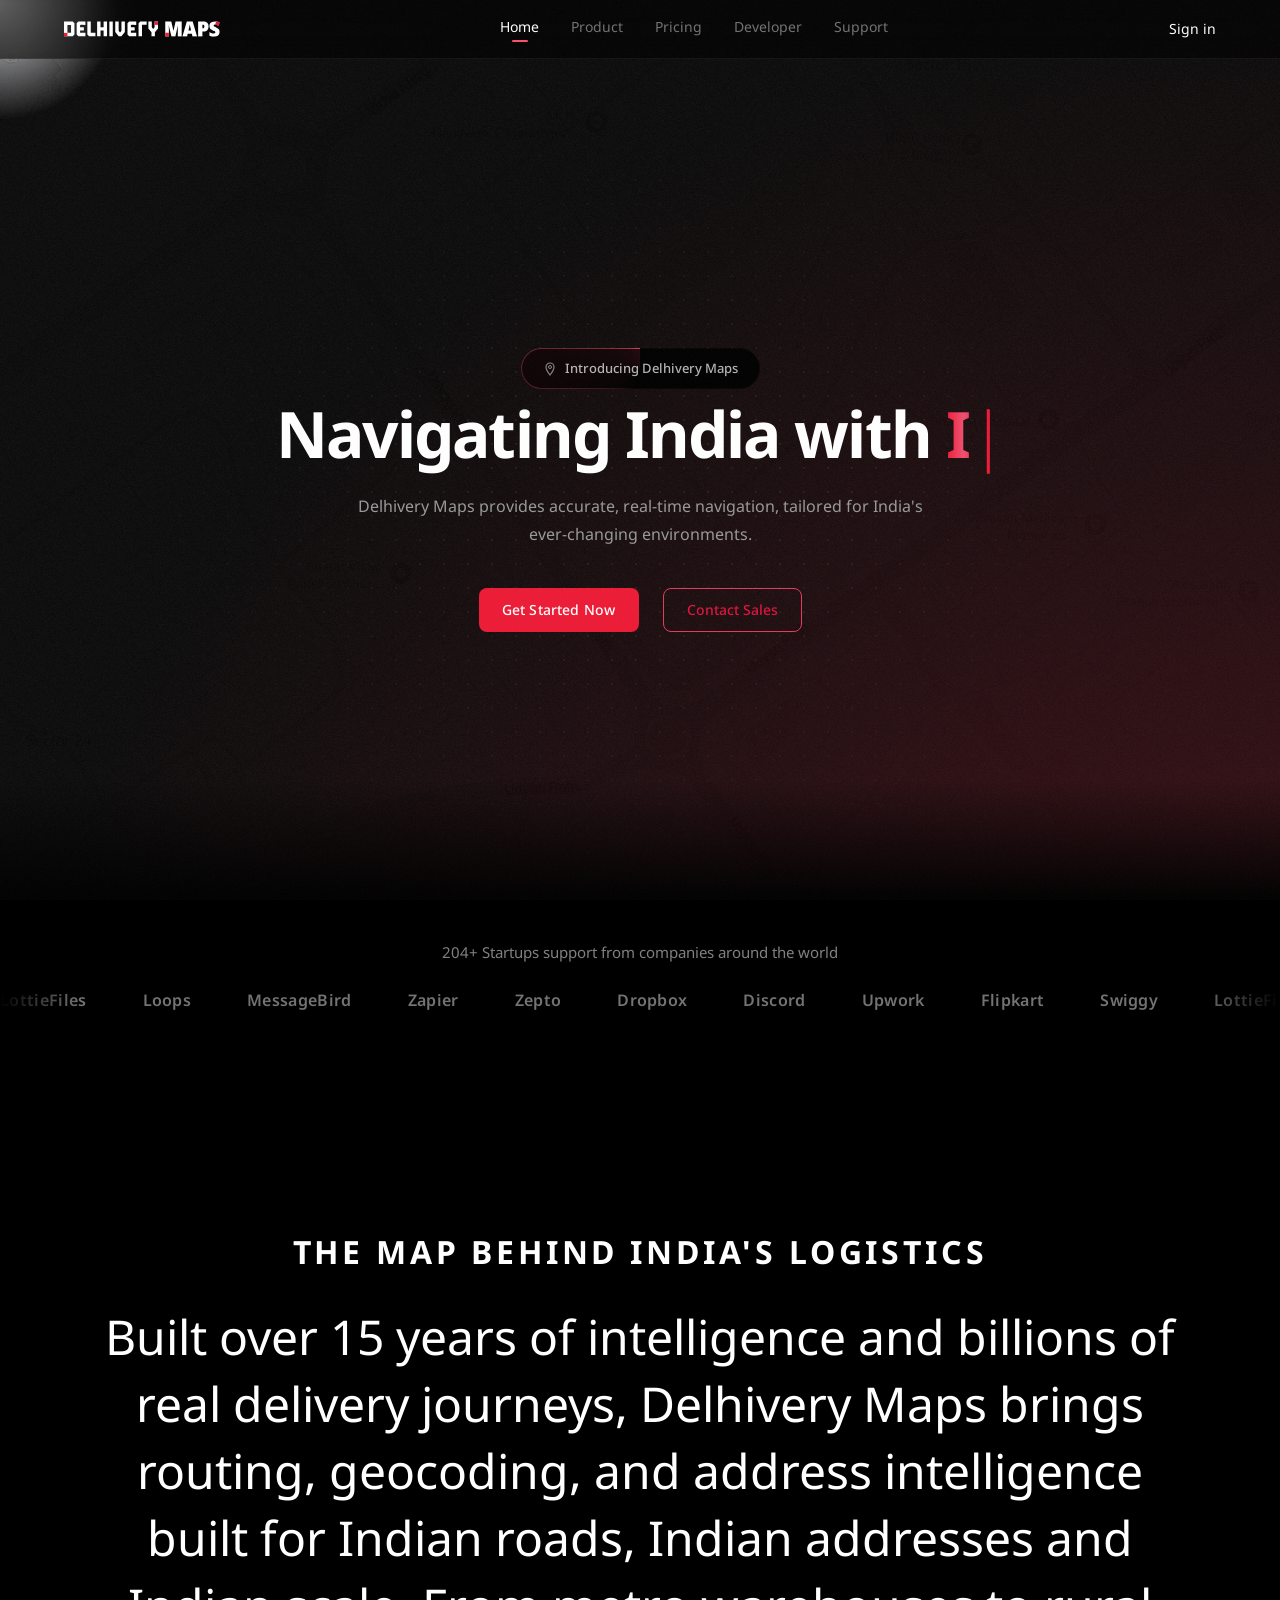
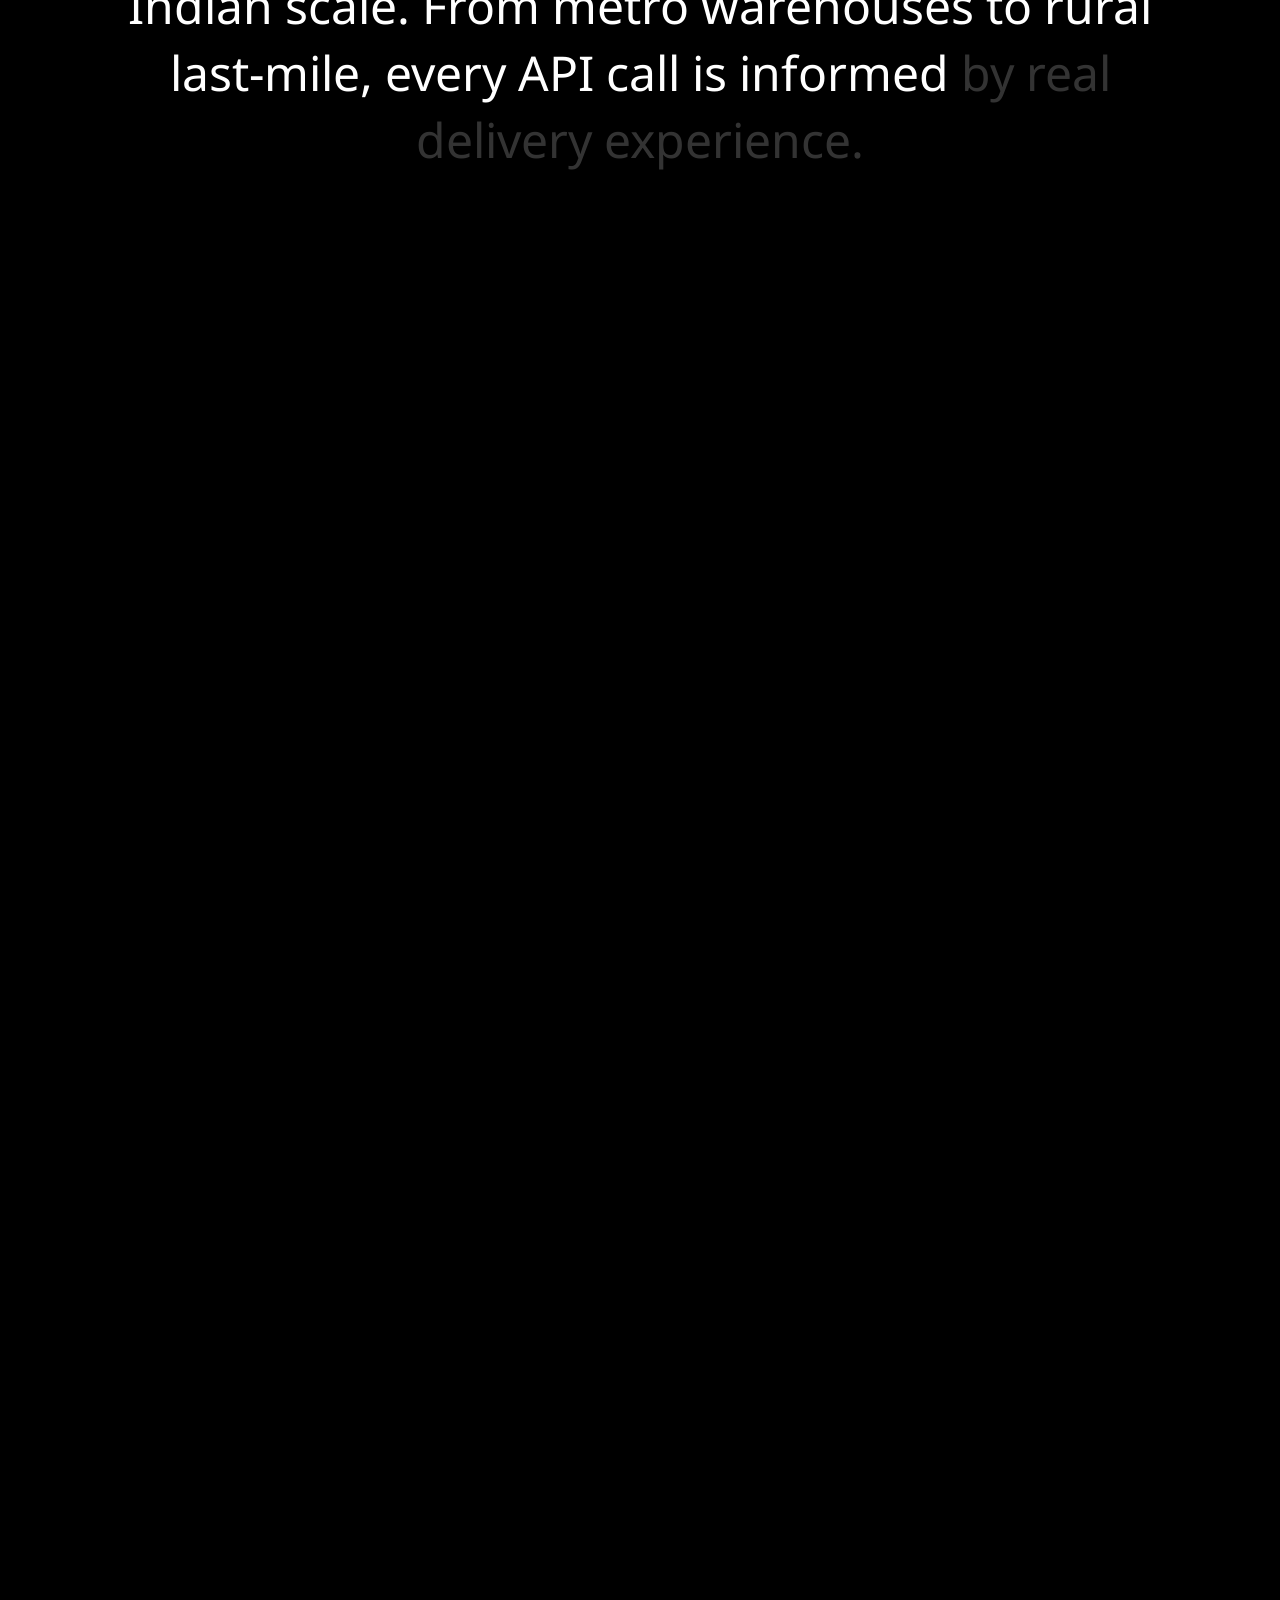
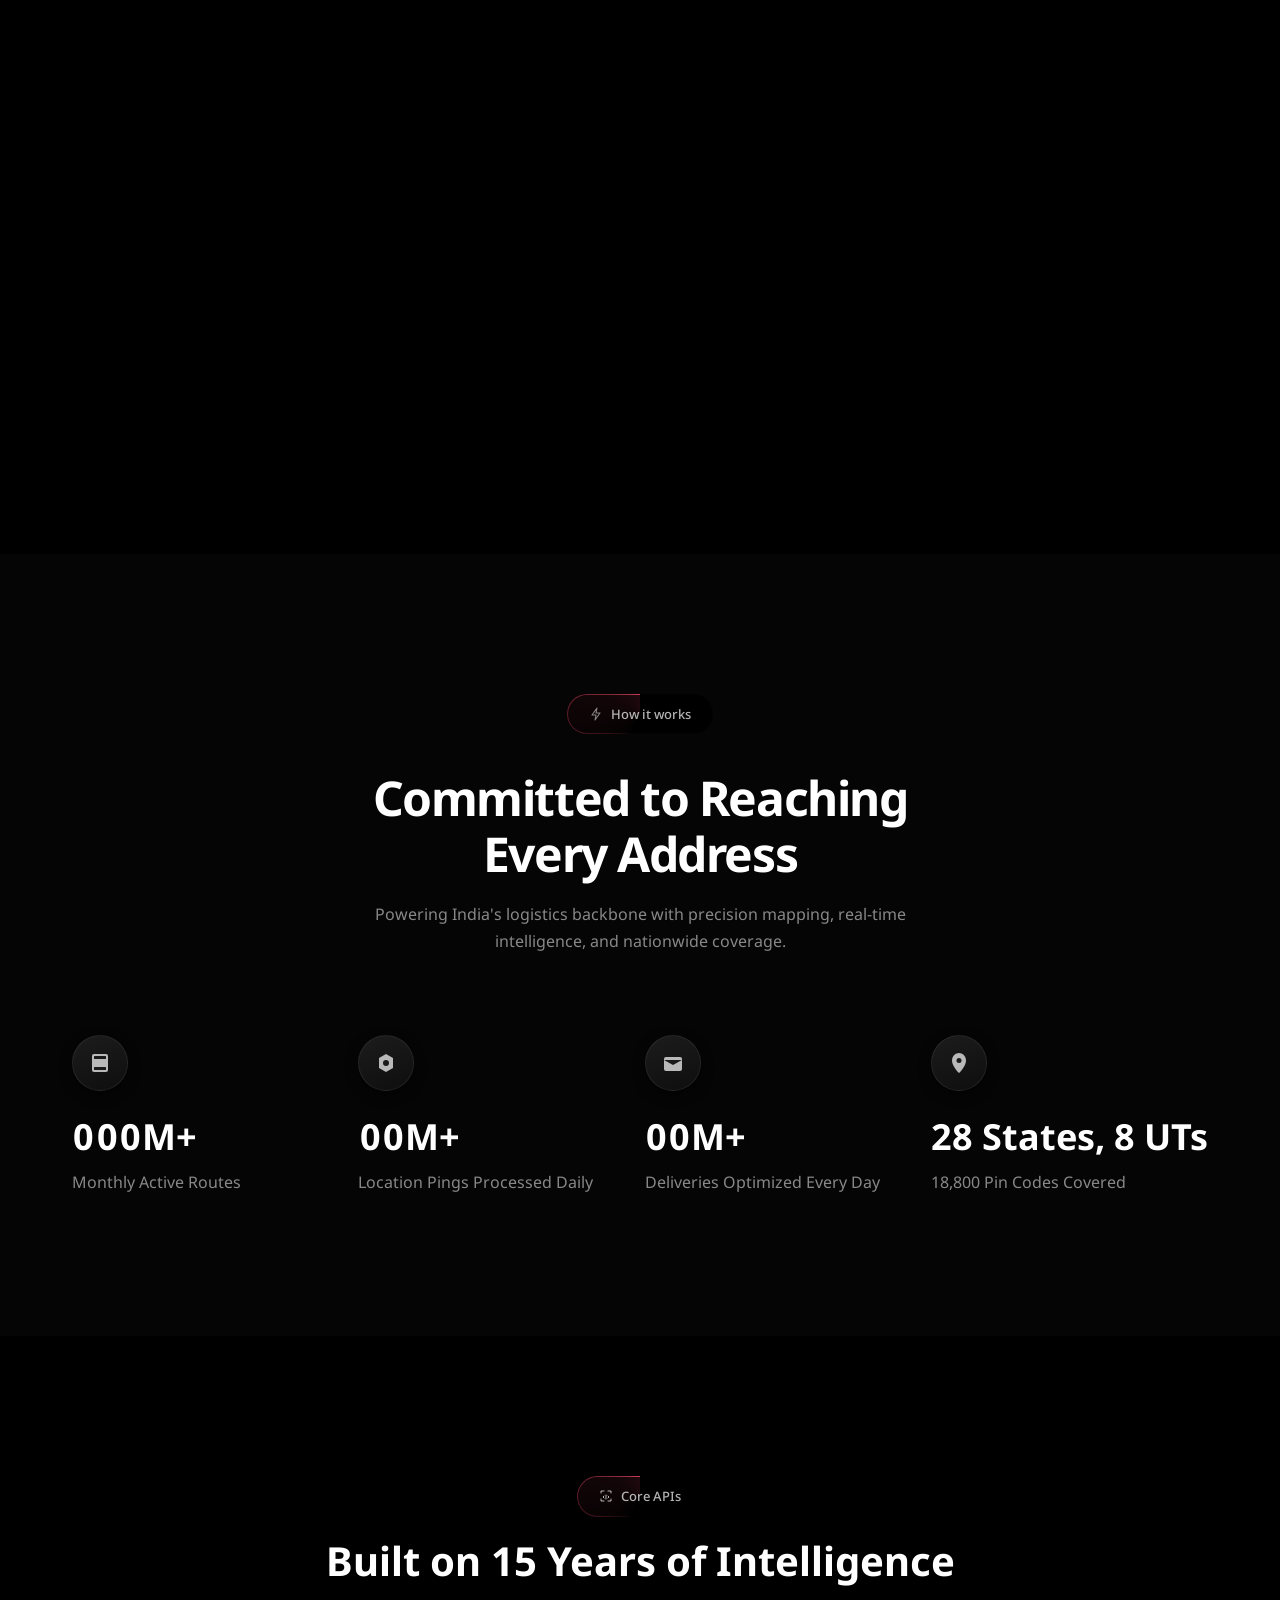
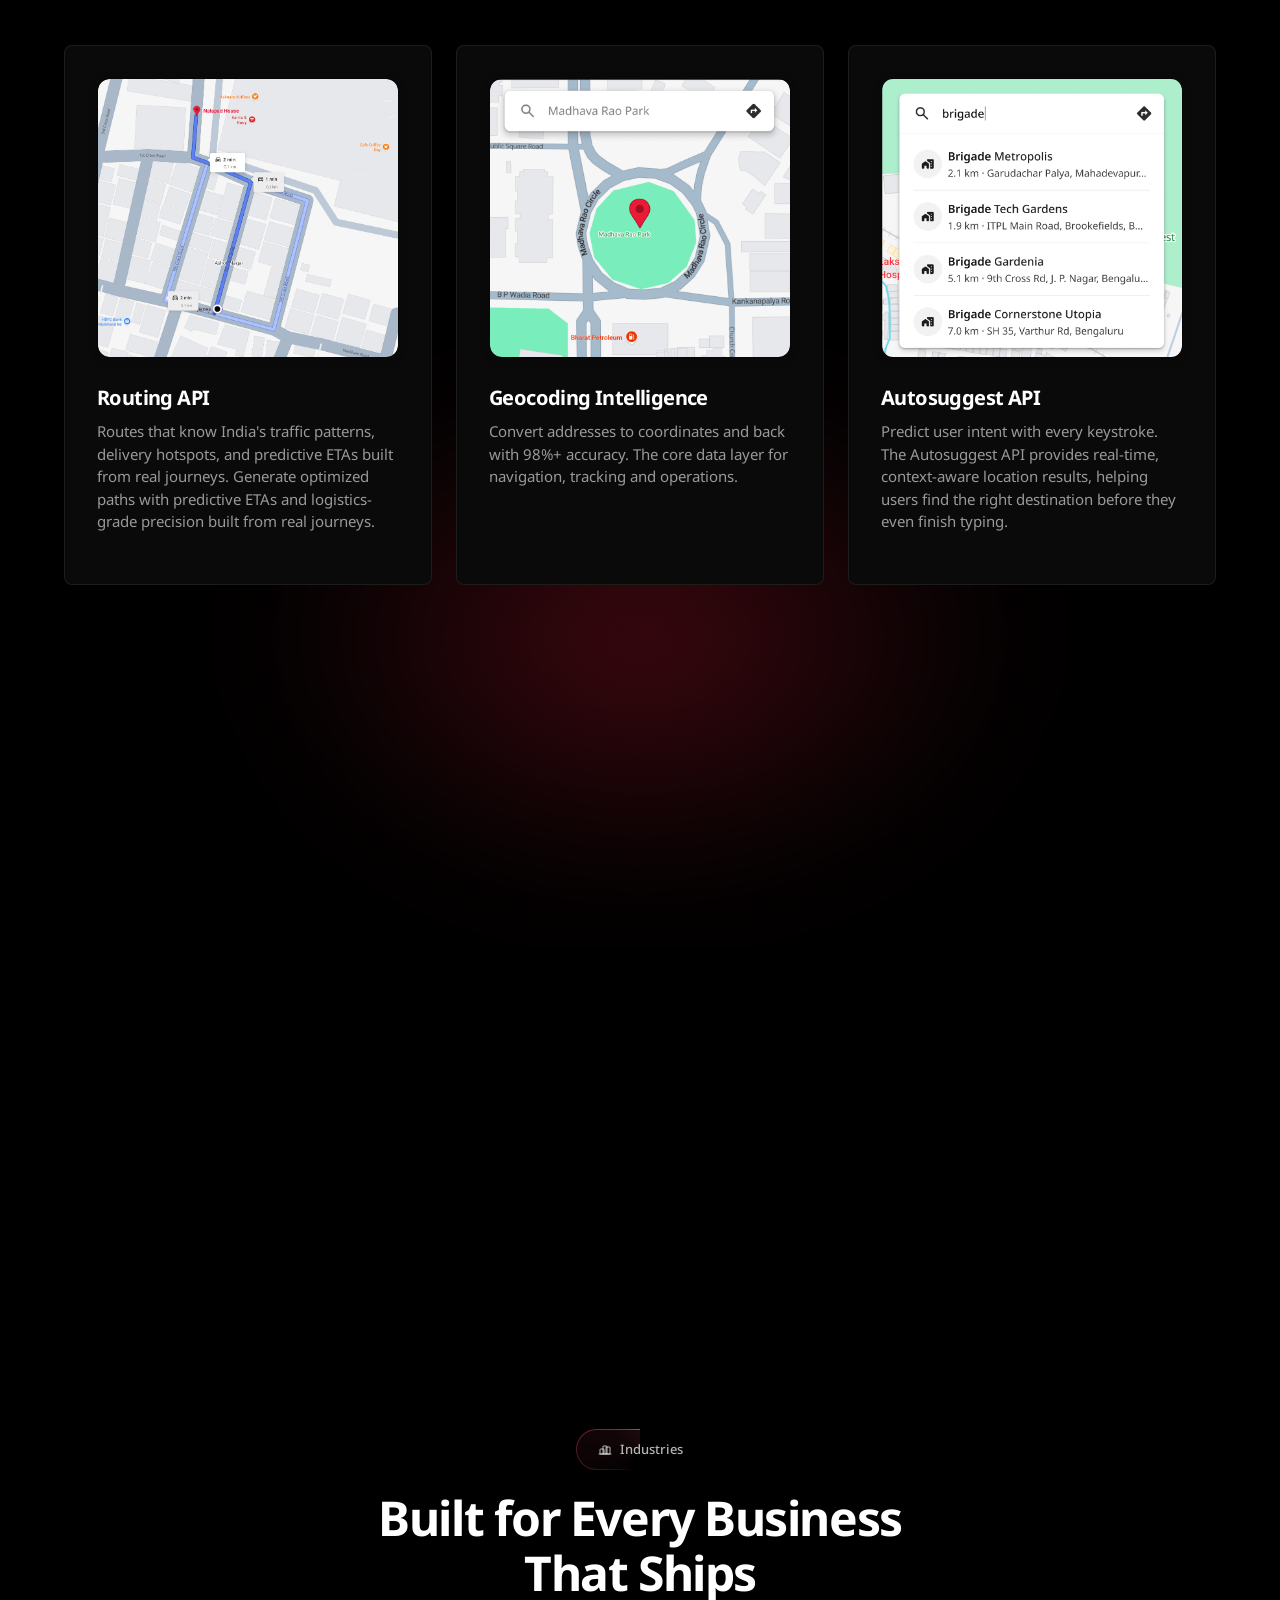
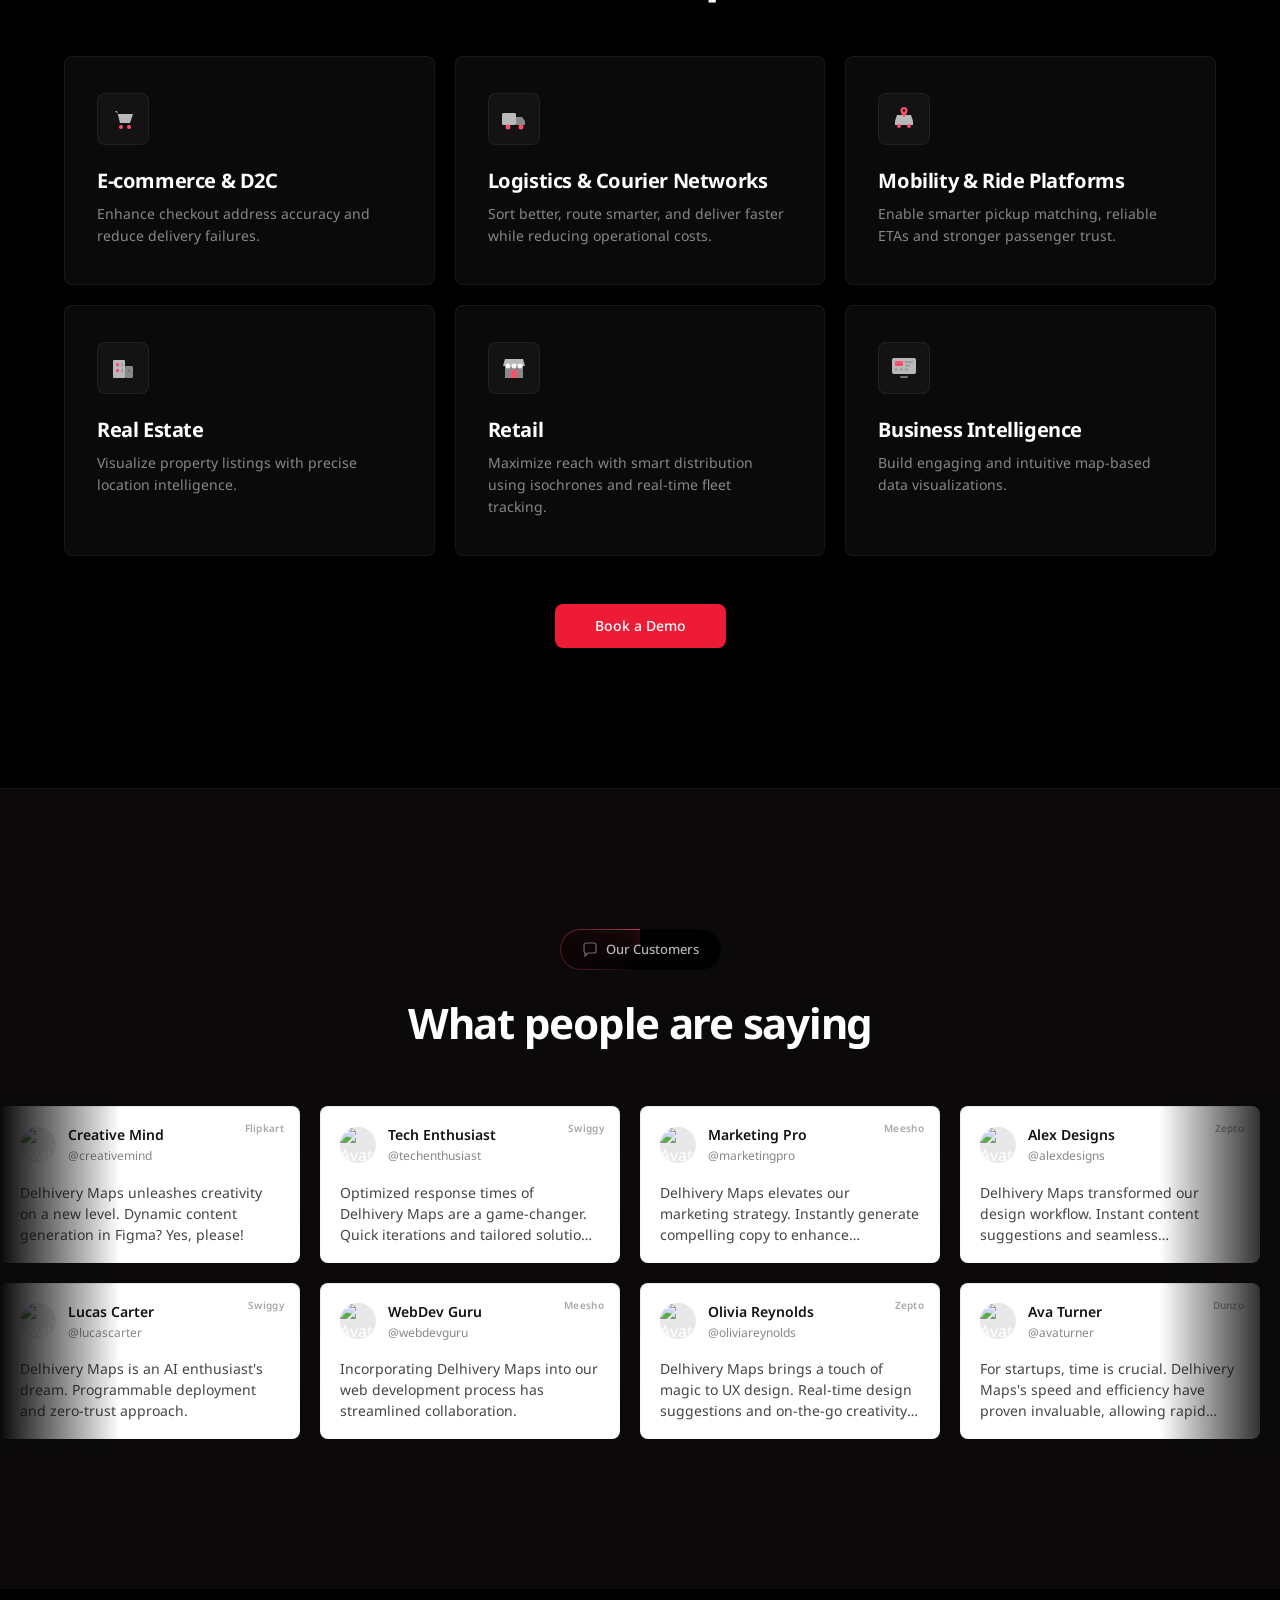
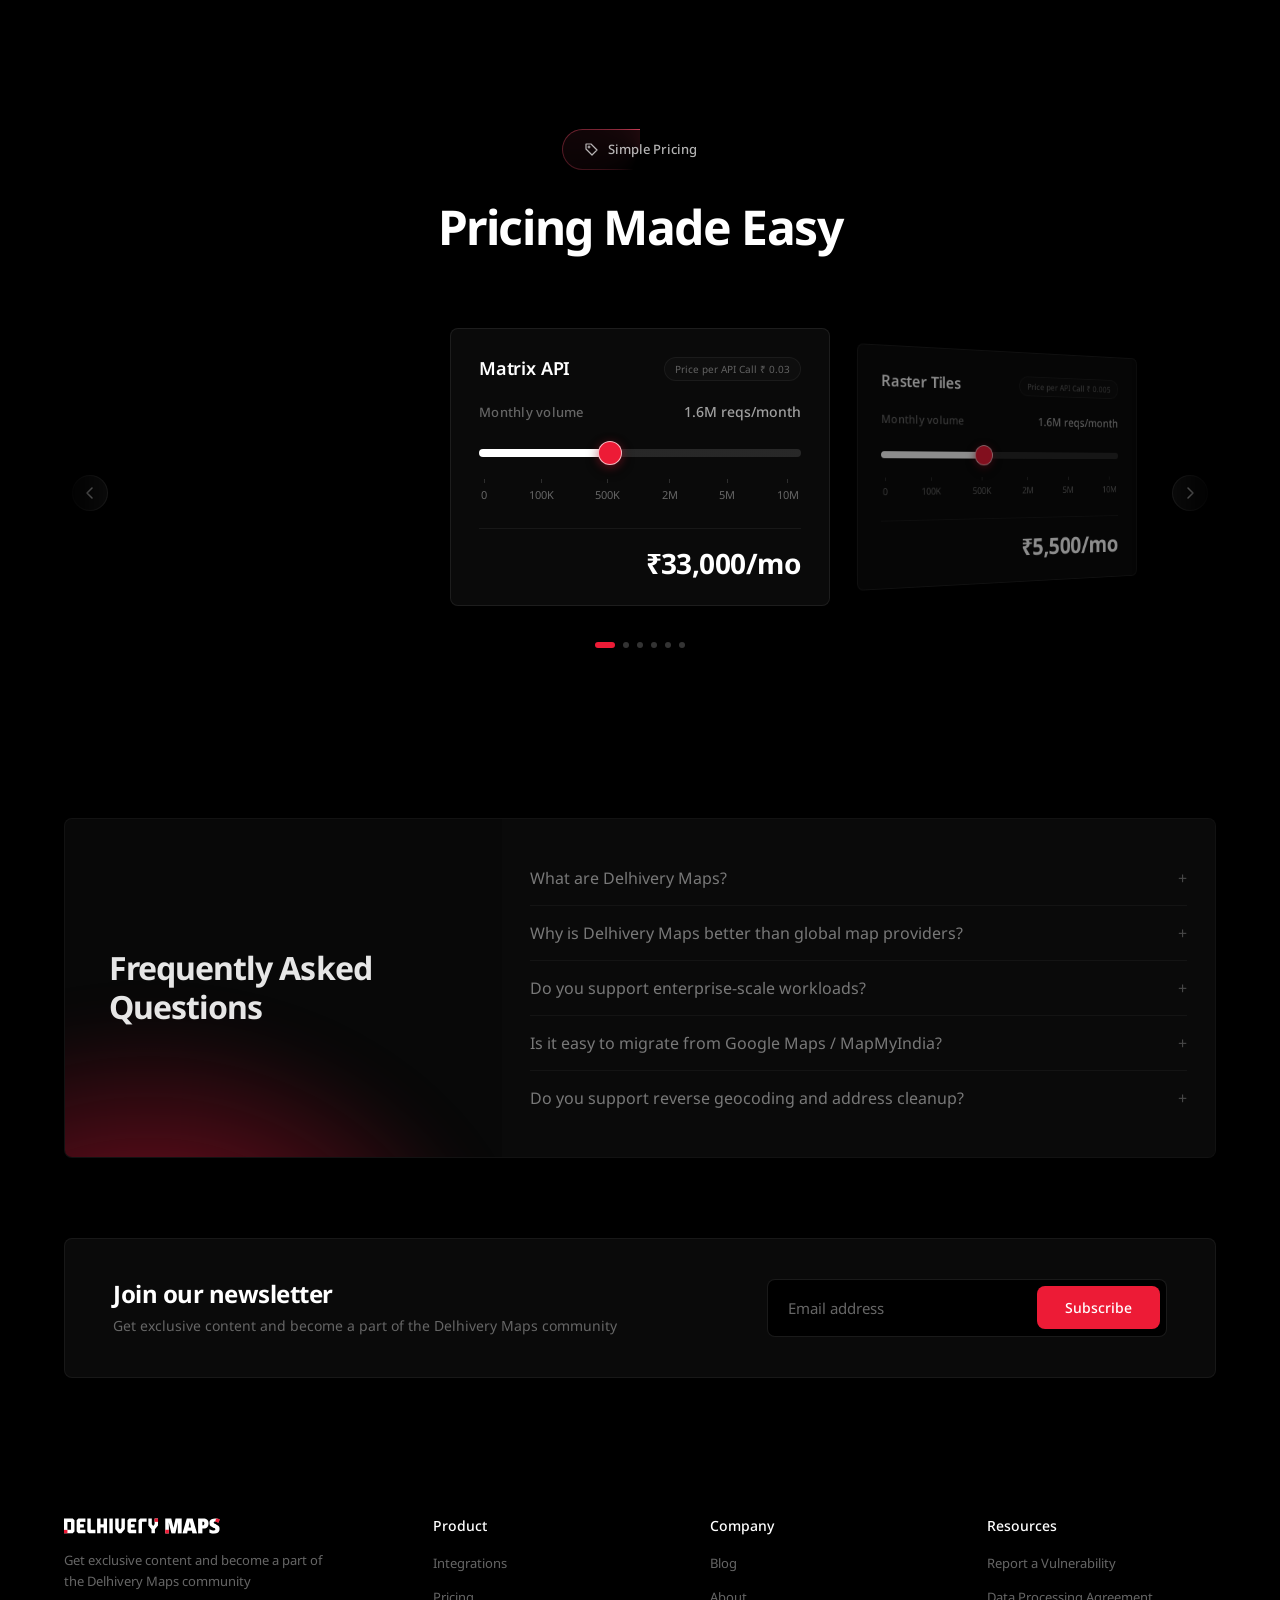
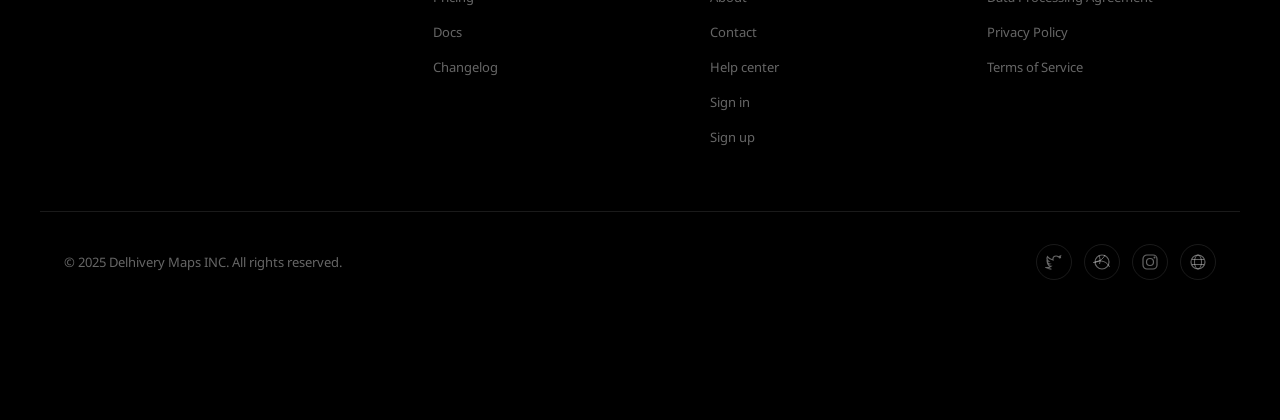
==== commit de5276ca: "logo, top nav" ====
--- a/index.html
+++ b/index.html
@@ -45,13 +45,8 @@
 
   <header class="header">
     <div class="container header__inner">
-      <a href="#" class="header__logo">
-        <svg width="28" height="28" viewBox="0 0 28 28" fill="none" aria-hidden="true">
-          <path d="M14 2L4 24H10L14 16L18 24H24L14 2Z" stroke="url(#logo-grad)" stroke-width="2" fill="none" stroke-linejoin="round"/>
-          <path d="M8 20L14 8L20 20" stroke="url(#logo-grad)" stroke-width="1.5" fill="none" opacity="0.5"/>
-          <defs><linearGradient id="logo-grad" x1="4" y1="2" x2="24" y2="24"><stop stop-color="#FF4D6D"/><stop offset="1" stop-color="#FF4D6D"/></linearGradient></defs>
-        </svg>
-        Delhivery Maps
+      <a href="#" class="header__logo" aria-label="Delhivery Maps Home">
+        <img src="Images/Frame 2.svg" alt="Delhivery Maps" class="header__logo-img" />
       </a>
       <nav class="header__nav" aria-label="Main navigation">
         <a href="#" class="header__nav-link header__nav-link--active">Home</a>
@@ -690,12 +685,7 @@
     <div class="container footer__grid">
       <div class="footer__brand">
         <a href="#" class="footer__logo-link">
-          <svg width="28" height="28" viewBox="0 0 28 28" fill="none" aria-hidden="true">
-            <path d="M14 2L4 24H10L14 16L18 24H24L14 2Z" stroke="url(#flogo-grad)" stroke-width="2" fill="none" stroke-linejoin="round"/>
-            <path d="M8 20L14 8L20 20" stroke="url(#flogo-grad)" stroke-width="1.5" fill="none" opacity="0.5"/>
-            <defs><linearGradient id="flogo-grad" x1="4" y1="2" x2="24" y2="24"><stop stop-color="#FF4D6D"/><stop offset="1" stop-color="#FF4D6D"/></linearGradient></defs>
-          </svg>
-          <span>Delhivery Maps</span>
+          <img src="Images/Frame 2.svg" alt="Delhivery Maps" class="footer__logo-img" />
         </a>
         <p class="footer__tagline">Get exclusive content and become a part of the Delhivery Maps community</p>
       </div>
--- a/css/styles.css
+++ b/css/styles.css
@@ -178,20 +178,17 @@
 .header__logo {
   display: flex;
   align-items: center;
-  gap: 8px;
-  font-family: var(--font-body);
-  font-size: 16px;
-  font-weight: 500;
-  color: var(--text-primary);
   text-decoration: none;
 }
 
 .header__logo:hover {
-  color: var(--text-primary);
-}
-
-.header__logo svg {
-  display: inline-block;
+  opacity: 0.9;
+}
+
+.header__logo-img {
+  height: 16px;
+  width: auto;
+  display: block;
 }
 
 .header__nav {
@@ -2037,21 +2034,21 @@
 .testi__track--reverse { animation: testiScrollReverse 45s linear infinite; }
 @keyframes testiScroll { from { transform: translateX(0); } to { transform: translateX(-50%); } }
 @keyframes testiScrollReverse { from { transform: translateX(-50%); } to { transform: translateX(0); } }
-.testi__card { flex-shrink: 0; width: 300px; background: #110e0f; border: none; border-radius: 8px; padding: 18px 20px; transition: background 0.3s ease, box-shadow 0.3s ease; position: relative; }
-.testi__company { position: absolute; top: 14px; right: 16px; font-family: var(--font-body); font-size: 10px; font-weight: 600; color: rgba(255,255,255,0.25); letter-spacing: 0.03em; z-index: 1; }
-.testi__company-logo { position: absolute; top: 14px; right: 16px; width: 24px; height: 24px; border-radius: 4px; object-fit: contain; opacity: 0.4; z-index: 1; filter: brightness(1.5); }
-.testi__card::before { content: ''; position: absolute; inset: 0; border-radius: 8px; padding: 1px; background: linear-gradient(180deg, rgba(51,49,51,0.3) 0%, rgba(51,49,51,0.15) 50%, rgba(51,49,51,0.05) 100%); -webkit-mask: linear-gradient(#fff 0 0) content-box, linear-gradient(#fff 0 0); -webkit-mask-composite: xor; mask-composite: exclude; pointer-events: none; transition: background 0.3s ease; }
-.testi__card:hover::before { background: linear-gradient(180deg, rgba(237, 27, 54, 0.3) 0%, rgba(237, 27, 54, 0.1) 50%, rgba(237, 27, 54, 0.05) 100%); }
-.testi__card:hover { background: #110e0f; box-shadow: 0 24px 48px rgba(255, 77, 109, 0.08), 0 0 0 1px rgba(255, 77, 109, 0.12); }
+.testi__card { flex-shrink: 0; width: 300px; background: #ffffff; border: none; border-radius: 8px; padding: 18px 20px; transition: background 0.3s ease, box-shadow 0.3s ease; position: relative; }
+.testi__company { position: absolute; top: 14px; right: 16px; font-family: var(--font-body); font-size: 10px; font-weight: 600; color: rgba(0,0,0,0.35); letter-spacing: 0.03em; z-index: 1; }
+.testi__company-logo { position: absolute; top: 14px; right: 16px; width: 24px; height: 24px; border-radius: 4px; object-fit: contain; opacity: 0.5; z-index: 1; filter: none; }
+.testi__card::before { content: ''; position: absolute; inset: 0; border-radius: 8px; padding: 1px; background: linear-gradient(180deg, rgba(0,0,0,0.08) 0%, rgba(0,0,0,0.03) 50%, rgba(0,0,0,0.01) 100%); -webkit-mask: linear-gradient(#fff 0 0) content-box, linear-gradient(#fff 0 0); -webkit-mask-composite: xor; mask-composite: exclude; pointer-events: none; transition: background 0.3s ease; }
+.testi__card:hover::before { background: linear-gradient(180deg, rgba(237, 27, 54, 0.25) 0%, rgba(237, 27, 54, 0.08) 50%, rgba(237, 27, 54, 0.02) 100%); }
+.testi__card:hover { background: #f9f9f9; box-shadow: 0 24px 48px rgba(0, 0, 0, 0.12), 0 0 0 1px rgba(237, 27, 54, 0.1); }
 .testi__track:hover { animation-play-state: paused; }
 .testi__header { display: flex; align-items: center; gap: 12px; margin-bottom: 16px; }
-.testi__avatar { width: 36px; height: 36px; border-radius: 50%; flex-shrink: 0; object-fit: cover; overflow: hidden; background: #222; }
+.testi__avatar { width: 36px; height: 36px; border-radius: 50%; flex-shrink: 0; object-fit: cover; overflow: hidden; background: #e8e8e8; }
 .testi__avatar img { width: 100%; height: 100%; object-fit: cover; display: block; }
 .testi__info { display: flex; flex-direction: column; flex: 1; }
-.testi__name { font-family: var(--font-body); font-size: 14px; font-weight: 600; color: #fff; }
-.testi__handle { font-family: var(--font-body); font-size: 12px; color: #666; }
+.testi__name { font-family: var(--font-body); font-size: 14px; font-weight: 600; color: #111111; }
+.testi__handle { font-family: var(--font-body); font-size: 12px; color: #888888; }
 .testi__bird { display: none; }
-.testi__text { font-family: var(--font-body); font-size: 14px; color: #999; line-height: 1.5; display: -webkit-box; -webkit-line-clamp: 3; -webkit-box-orient: vertical; overflow: hidden; }
+.testi__text { font-family: var(--font-body); font-size: 14px; color: #444444; line-height: 1.5; display: -webkit-box; -webkit-line-clamp: 3; -webkit-box-orient: vertical; overflow: hidden; }
 
 @media (max-width: 768px) {
   .testi__title { font-size: 30px; }
@@ -2087,6 +2084,12 @@
   font-weight: 700;
   color: var(--text-primary);
   text-decoration: none;
+}
+
+.footer__logo-img {
+  height: 16px;
+  width: auto;
+  display: block;
 }
 
 .footer__tagline {
